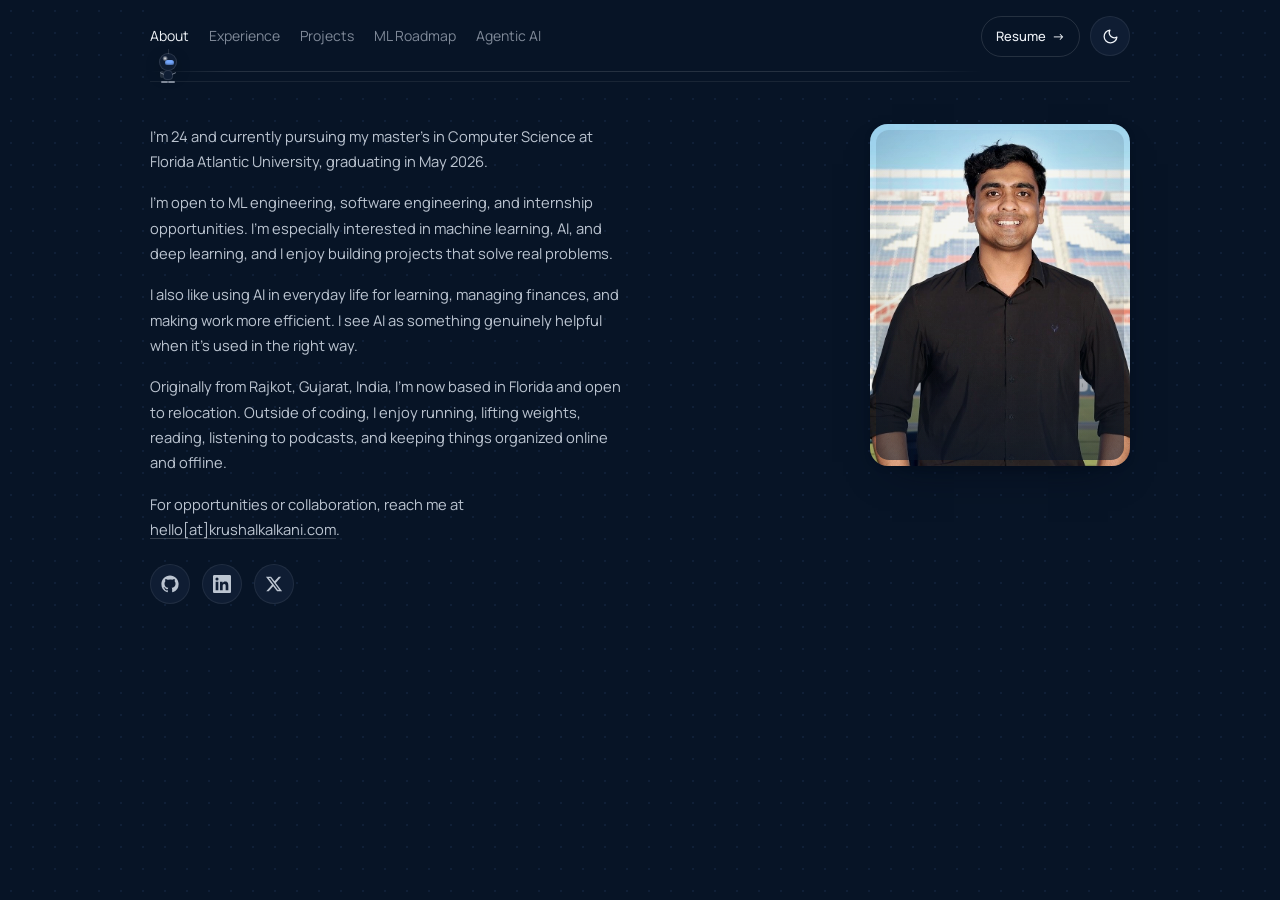
==== index.html @ 2c137bfc "Add color scheme meta tag and implement responsive side navigation with toggle functionality in ai-s" ====
<!doctype html>
<html lang="en">
  <head>
    <meta charset="UTF-8" />
    <meta name="viewport" content="width=device-width, initial-scale=1.0" />
    <script>
      document.documentElement.classList.add("has-js");
    </script>
    <meta name="color-scheme" content="dark light" />
    <meta
      name="description"
      content="Krushal Kalkani — Full-stack developer specializing in AI/ML and Python"
    />
    <meta property="og:title" content="Krushal Kalkani — Portfolio" />
    <meta
      property="og:description"
      content="Full-stack developer specializing in AI/ML and Python"
    />
    <link rel="stylesheet" href="style.css" />
    <link rel="preconnect" href="https://fonts.googleapis.com" />
    <link rel="preconnect" href="https://fonts.gstatic.com" crossorigin />
    <link
      href="https://fonts.googleapis.com/css2?family=Manrope:wght@300;400;500;600;700&amp;display=swap"
      rel="stylesheet"
    />
    <link rel="icon" type="image/png" href="./Images/favicon.png" />
    <title>Krushal Kalkani - Portfolio</title>
  </head>

  <body data-theme="dark">
    <main class="page-shell">
      <aside class="side-nav" id="siteNavBar">
        <button
          type="button"
          class="nav-menu-toggle"
          id="navMenuToggle"
          aria-expanded="false"
          aria-controls="siteNav"
          aria-label="Open menu"
        >
          <span class="nav-menu-toggle__bar" aria-hidden="true"></span>
          <span class="nav-menu-toggle__bar" aria-hidden="true"></span>
          <span class="nav-menu-toggle__bar" aria-hidden="true"></span>
        </button>

        <nav class="side-links" id="siteNav" aria-label="Sections">
          <a href="#about" class="side-link active">About</a>
          <a href="#work" class="side-link">Experience</a>
          <a href="#projects" class="side-link">Projects</a>
          <a href="ml-roadmap.html" class="side-link">ML Roadmap</a>
          <a href="ai-skill.html" class="side-link">Agentic AI</a>
        </nav>

        <div class="nav-agent" aria-hidden="true">
          <span class="nav-agent__helmet"></span>
          <span class="nav-agent__pack"></span>
          <span class="nav-agent__body"></span>
          <span class="nav-agent__foot nav-agent__foot--left"></span>
          <span class="nav-agent__foot nav-agent__foot--right"></span>
        </div>

        <div class="side-tools">
          <a
            class="nav-resume"
            href="./Krushal_Kalkani_ML_Resume.pdf"
            target="_blank"
            rel="noopener noreferrer"
          >
            Resume <span class="arrow" aria-hidden="true">→</span>
          </a>
          <button
            id="themeToggle"
            class="theme-toggle"
            type="button"
            aria-label="Switch to light mode"
            aria-pressed="false"
            title="Toggle theme"
          >
            <svg
              class="theme-icon theme-icon-moon"
              viewBox="0 0 24 24"
              aria-hidden="true"
            >
              <path d="M21 12.8A9 9 0 1 1 11.2 3a7.2 7.2 0 0 0 9.8 9.8Z" />
            </svg>
            <svg
              class="theme-icon theme-icon-sun"
              viewBox="0 0 24 24"
              aria-hidden="true"
            >
              <circle cx="12" cy="12" r="4" />
              <path
                d="M12 2v2.5M12 19.5V22M4.9 4.9l1.8 1.8M17.3 17.3l1.8 1.8M2 12h2.5M19.5 12H22M4.9 19.1l1.8-1.8M17.3 6.7l1.8-1.8"
              />
            </svg>
          </button>
        </div>
      </aside>

      <div class="content-column">
        <section id="about" class="hero content-view">
          <div class="hero-copy" data-reveal>
            <p class="lead">
              I’m 24 and currently pursuing my master’s in Computer Science at
              Florida Atlantic University, graduating in May 2026.
            </p>
            <p class="hero-text">
              I’m open to ML engineering, software engineering, and internship
              opportunities. I’m especially interested in machine learning, AI,
              and deep learning, and I enjoy building projects that solve real
              problems.
            </p>
            <p class="hero-text">
              I also like using AI in everyday life for learning, managing
              finances, and making work more efficient. I see AI as something
              genuinely helpful when it’s used in the right way.
            </p>
            <p class="hero-text">
              Originally from Rajkot, Gujarat, India, I’m now based in Florida
              and open to relocation. Outside of coding, I enjoy running,
              lifting weights, reading, listening to podcasts, and keeping
              things organized online and offline.
            </p>
            <p class="contact-line">
              For opportunities or collaboration, reach me at
              <a
                href="#about"
                class="obfuscated-email"
                data-user="hello"
                data-domain-left="krushal' 
                data-domain-right="kalkani"
                data-tld="com"
                >hello[at]krushalkalkani.com</a
              >.
            </p>
            <div class="social-links" aria-label="Social profiles">
              <a
                class="social-link"
                href="https://github.com/krushaalkalkani"
                target="_blank"
                rel="noopener noreferrer"
                aria-label="GitHub"
              >
                <svg viewBox="0 0 24 24" aria-hidden="true">
                  <path
                    d="M12 .5C5.73.5.5 5.73.5 12a11.5 11.5 0 0 0 7.86 10.93c.575.106.785-.25.785-.556 0-.275-.01-1.003-.015-1.97-3.197.695-3.872-1.54-3.872-1.54-.523-1.33-1.277-1.684-1.277-1.684-1.044-.714.08-.7.08-.7 1.155.082 1.763 1.187 1.763 1.187 1.026 1.758 2.693 1.25 3.35.956.103-.744.402-1.25.731-1.538-2.553-.29-5.238-1.277-5.238-5.683 0-1.255.448-2.282 1.184-3.086-.119-.29-.513-1.46.112-3.044 0 0 .966-.31 3.166 1.178a10.98 10.98 0 0 1 2.882-.388c.978.004 1.963.132 2.883.388 2.198-1.488 3.163-1.178 3.163-1.178.626 1.584.232 2.754.114 3.044.737.804 1.182 1.831 1.182 3.086 0 4.417-2.69 5.39-5.252 5.674.413.356.78 1.057.78 2.131 0 1.54-.014 2.78-.014 3.158 0 .309.207.668.79.555A11.5 11.5 0 0 0 23.5 12C23.5 5.73 18.27.5 12 .5Z"
                  />
                </svg>
              </a>
              <a
                class="social-link"
                href="https://www.linkedin.com/in/krushal-kalkani/"
                target="_blank"
                rel="noopener noreferrer"
                aria-label="LinkedIn"
              >
                <svg viewBox="0 0 24 24" aria-hidden="true">
                  <path
                    d="M20.447 20.452h-3.554v-5.569c0-1.328-.027-3.037-1.852-3.037-1.853 0-2.136 1.445-2.136 2.939v5.667H9.351V9h3.414v1.561h.046c.477-.9 1.637-1.85 3.37-1.85 3.601 0 4.267 2.37 4.267 5.455v6.286zM5.337 7.433a-2.062 2.062 0 0 1-2.063-2.065 2.064 2.064 0 1 1 4.128 0 2.062 2.062 0 0 1-2.065 2.065zm1.782 13.019H3.555V9h3.564v11.452zM22.225 0H1.771C.792 0 0 .774 0 1.729v20.542C0 23.227.792 24 1.771 24h20.451C23.2 24 24 23.227 24 22.271V1.729C24 .774 23.2 0 22.222 0h.003z"
                  />
                </svg>
              </a>
              <a
                class="social-link"
                href="https://x.com/krushalk22"
                target="_blank"
                rel="noopener noreferrer"
                aria-label="X"
              >
                <svg viewBox="0 0 24 24" aria-hidden="true">
                  <path
                    d="M18.244 2.25h3.308l-7.227 8.26 8.502 11.24H16.17l-5.214-6.817L4.99 21.75H1.68l7.73-8.835L1.254 2.25H8.08l4.713 6.231zm-1.161 17.52h1.833L7.084 4.126H5.117z"
                  />
                </svg>
              </a>
            </div>
          </div>

          <div class="hero-media" data-reveal>
            <figure class="portrait-card">
              <img
                src="./Images/Krushal.jpeg"
                alt="Krushal Kalkani"
                class="portrait"
                loading="eager"
                fetchpriority="high"
              />
            </figure>
          </div>

        </section>

        <section id="work" class="section content-view" hidden>
          <div class="section-heading-wrap" data-reveal>
            <p class="section-label">Experience</p>
            <h2>Recent work</h2>
            <p class="section-lead">
              ML research, student leadership, and industry software
              experience.
            </p>
          </div>

          <div class="experience-list">
            <article class="experience-card" data-reveal>
              <header class="experience-card__head">
                <h3>Florida Atlantic University</h3>
                <p class="experience-summary">
                  2025 – 2026 · Boca Raton, FL
                </p>
              </header>

              <div class="role-stack">
                <div class="role-block role-block--highlight">
                  <div class="role-heading">
                    <span class="role-badge">Research</span>
                    <h4>Research Assistant</h4>
                    <p class="role-date">Mar 2025 – Aug 2025 · Hybrid</p>
                  </div>
                  <p>
                    Supported quiet-standing balance experiments with Python
                    pipelines and MediaPipe Pose for skeletal landmark detection
                    and center-of-mass estimation.
                  </p>
                  <div class="tag-list" aria-label="Skills">
                    <span class="skill-tag">Python</span>
                    <span class="skill-tag">MediaPipe</span>
                    <span class="skill-tag">Data Analysis</span>
                  </div>
                </div>

                <div class="role-block">
                  <div class="role-heading">
                    <span class="role-badge role-badge--lead">Leadership</span>
                    <h4>Elite Owl Ambassador</h4>
                    <p class="role-date">Mar 2025 – May 2026 · Hybrid</p>
                  </div>
                  <p>
                    Selected for the competitive 2025–26 Elite Owls cohort;
                    represented FAU as a student leader across Leadership Labs
                    and the Legacy 61 program.
                  </p>
                  <div class="tag-list" aria-label="Skills">
                    <span class="skill-tag">Leadership</span>
                    <span class="skill-tag">Event Planning</span>
                    <span class="skill-tag">Public Speaking</span>
                  </div>
                </div>

                <div class="role-block">
                  <div class="role-heading">
                    <span class="role-badge role-badge--ops">Operations</span>
                    <h4>Front Desk Supervisor (FDS)</h4>
                    <p class="role-date">Aug 2025 – May 2026 · On-site</p>
                  </div>
                  <p>
                    Supported student residents and housing operations — intake,
                    daily admin, and clear communication under high-traffic
                    front-desk conditions.
                  </p>
                  <div class="tag-list" aria-label="Skills">
                    <span class="skill-tag">Operations</span>
                    <span class="skill-tag">Communication</span>
                  </div>
                </div>
              </div>
            </article>

            <article class="experience-card" data-reveal>
              <header class="experience-card__head">
                <h3>Brainvire Infotech Inc.</h3>
                <p class="experience-summary">
                  2023 – 2024 · Ahmedabad, Gujarat, India
                </p>
              </header>

              <div class="role-stack">
                <div class="role-block">
                  <div class="role-heading">
                    <span class="role-badge role-badge--industry">Industry</span>
                    <h4>Odoo Developer</h4>
                    <p class="role-subtitle">Software Developer</p>
                    <p class="role-date">Jun 2023 – Dec 2023 · On-site</p>
                  </div>
                  <p>
                    Built and customized Odoo ERP modules with Python and
                    JavaScript — my first production software role after
                    internship.
                  </p>
                  <div class="tag-list" aria-label="Skills">
                    <span class="skill-tag">Python</span>
                    <span class="skill-tag">JavaScript</span>
                    <span class="skill-tag">Odoo</span>
                  </div>
                </div>

                <div class="role-block">
                  <div class="role-heading">
                    <span class="role-badge role-badge--industry">Industry</span>
                    <h4>Software Developer Intern</h4>
                    <p class="role-date">Feb 2023 – May 2023 · On-site</p>
                  </div>
                  <p>
                    Full-stack internship across web development and Python —
                    shipped features with code review and agile team workflows.
                  </p>
                  <div class="tag-list" aria-label="Skills">
                    <span class="skill-tag">JavaScript</span>
                    <span class="skill-tag">Python</span>
                  </div>
                </div>
              </div>

              <div class="card-actions">
                <a
                  class="course-action"
                  href="https://github.com/krushaalkalkani/odoo-projects"
                  target="_blank"
                  rel="noopener noreferrer"
                >
                  Odoo projects <span class="arrow" aria-hidden="true">→</span>
                </a>
              </div>
            </article>
          </div>
        </section>

        <section id="projects" class="section content-view" hidden>
          <div class="section-heading-wrap" data-reveal>
            <p class="section-label">Projects</p>
            <h2>Selected work</h2>
            <p class="section-lead">
              End-to-end ML apps and agent tooling — built, deployed, and
              documented.
            </p>
          </div>

          <ol class="project-list" role="list">
            <li class="project-card project-card--featured" data-reveal>
              <div class="project-card__body">
                <div class="project-card__title-row">
                  <h3>Agentic AI Builder</h3>
                  <span class="course-badge is-intermediate">Featured</span>
                </div>
                <p class="project-card__hook">
                  Reusable Cursor skill that turns vague agent ideas into
                  shippable MVPs — planning, tools, evals, and portfolio docs.
                </p>
                <ul class="project-metrics">
                  <li>Structured build workflow for tool-using LLM apps</li>
                  <li>Covers RAG, MCP, planning, and evaluation patterns</li>
                </ul>
                <div class="tag-list" aria-label="Technologies">
                  <span class="skill-tag">Agentic AI</span>
                  <span class="skill-tag">RAG</span>
                  <span class="skill-tag">MCP</span>
                  <span class="skill-tag">Cursor</span>
                </div>
                <div class="project-card__actions">
                  <a class="course-action" href="ai-skill.html">
                    Skill guide <span class="arrow" aria-hidden="true">→</span>
                  </a>
                  <a
                    class="course-action"
                    href="https://github.com/krushaalkalkani/agentic-ai-skill"
                    target="_blank"
                    rel="noopener noreferrer"
                  >
                    GitHub <span class="arrow" aria-hidden="true">→</span>
                  </a>
                </div>
              </div>
            </li>

            <li class="project-card" data-reveal>
              <div class="project-card__body">
                <div class="project-card__title-row">
                  <h3>Heart Disease Prediction</h3>
                  <span class="project-card__stat">8,763 records</span>
                </div>
                <p class="project-card__hook">
                  End-to-end ML pipeline with model comparison, feature
                  engineering, and a deployed Streamlit app on Hugging Face.
                </p>
                <div class="tag-list" aria-label="Technologies">
                  <span class="skill-tag">Python</span>
                  <span class="skill-tag">XGBoost</span>
                  <span class="skill-tag">Streamlit</span>
                  <span class="skill-tag">Docker</span>
                </div>
                <div class="project-card__actions">
                  <a
                    class="course-action"
                    href="https://github.com/krushaalkalkani/heart-disease-predictor"
                    target="_blank"
                    rel="noopener noreferrer"
                  >
                    GitHub <span class="arrow" aria-hidden="true">→</span>
                  </a>
                  <a
                    class="course-action"
                    href="https://huggingface.co/spaces/krushalkalkani/heart-disease-predictor"
                    target="_blank"
                    rel="noopener noreferrer"
                  >
                    Live demo <span class="arrow" aria-hidden="true">→</span>
                  </a>
                </div>
              </div>
            </li>

            <li class="project-card" data-reveal>
              <div class="project-card__body">
                <div class="project-card__title-row">
                  <h3>Smart Resume Analyzer</h3>
                  <span class="project-card__stat">24 categories</span>
                </div>
                <p class="project-card__hook">
                  NLP pipeline on 2,484 resumes — TF-IDF features, multi-class
                  classification, and a Streamlit demo on Hugging Face Spaces.
                </p>
                <div class="tag-list" aria-label="Technologies">
                  <span class="skill-tag">Python</span>
                  <span class="skill-tag">TF-IDF</span>
                  <span class="skill-tag">Scikit-learn</span>
                  <span class="skill-tag">Streamlit</span>
                </div>
                <div class="project-card__actions">
                  <a
                    class="course-action"
                    href="https://github.com/krushaalkalkani/resume-analyzer"
                    target="_blank"
                    rel="noopener noreferrer"
                  >
                    GitHub <span class="arrow" aria-hidden="true">→</span>
                  </a>
                  <a
                    class="course-action"
                    href="https://huggingface.co/spaces/krushalkalkani/resume-analyzer"
                    target="_blank"
                    rel="noopener noreferrer"
                  >
                    Live demo <span class="arrow" aria-hidden="true">→</span>
                  </a>
                </div>
              </div>
            </li>

            <li class="project-card" data-reveal>
              <div class="project-card__body">
                <div class="project-card__title-row">
                  <h3>Predictive Analytics for Startups</h3>
                  <span class="project-card__stat">Regression</span>
                </div>
                <p class="project-card__hook">
                  Multiple linear regression to predict startup profits from
                  R&amp;D, marketing, and admin spend — with scaling and
                  backward elimination.
                </p>
                <div class="tag-list" aria-label="Technologies">
                  <span class="skill-tag">Python</span>
                  <span class="skill-tag">Regression</span>
                  <span class="skill-tag">Feature Engineering</span>
                </div>
                <div class="project-card__actions">
                  <a
                    class="course-action"
                    href="https://github.com/krushaalkalkani/machine-learning"
                    target="_blank"
                    rel="noopener noreferrer"
                  >
                    GitHub <span class="arrow" aria-hidden="true">→</span>
                  </a>
                </div>
              </div>
            </li>
          </ol>
        </section>
      </div>
    </main>

    <div class="scroll-cue is-hidden" id="scrollCue" aria-hidden="true">
      <div class="scroll-cue__fade" aria-hidden="true"></div>
      <button
        type="button"
        class="scroll-cue__btn"
        aria-label="Scroll down for more content"
      >
        <span class="scroll-cue__label">More below</span>
        <svg class="scroll-cue__icon" viewBox="0 0 24 24" aria-hidden="true">
          <path
            d="M12 5v14M6 13l6 6 6-6"
            fill="none"
            stroke="currentColor"
            stroke-width="1.8"
            stroke-linecap="round"
            stroke-linejoin="round"
          />
        </svg>
      </button>
    </div>

    <script>
      const themeToggle = document.getElementById("themeToggle");

      const applyTheme = (theme) => {
        document.body.dataset.theme = theme;
        if (!themeToggle) {
          return;
        }
        const isLight = theme === "light";

        themeToggle.setAttribute("aria-pressed", String(isLight));
        themeToggle.setAttribute(
          "aria-label",
          isLight ? "Switch to dark mode" : "Switch to light mode",
        );
      };

      applyTheme("dark");

      themeToggle?.addEventListener("click", () => {
        const nextTheme =
          document.body.dataset.theme === "light" ? "dark" : "light";
        applyTheme(nextTheme);
      });

      (function () {
        const nav = document.getElementById("siteNavBar");
        const toggle = document.getElementById("navMenuToggle");
        const links = document.getElementById("siteNav");
        if (!nav || !toggle || !links) {
          return;
        }

        const setOpen = (open) => {
          nav.classList.toggle("is-open", open);
          toggle.setAttribute("aria-expanded", String(open));
          toggle.setAttribute("aria-label", open ? "Close menu" : "Open menu");
          document.body.classList.toggle("nav-open", open);
        };

        toggle.addEventListener("click", () => {
          setOpen(!nav.classList.contains("is-open"));
        });

        links.querySelectorAll("a").forEach((link) => {
          link.addEventListener("click", () => setOpen(false));
        });

        document.addEventListener("keydown", (event) => {
          if (event.key === "Escape") {
            setOpen(false);
          }
        });

        window.addEventListener("resize", () => {
          if (window.innerWidth > 900) {
            setOpen(false);
          }
        });
      })();

      const obfuscatedEmail = document.querySelector(".obfuscated-email");

      if (obfuscatedEmail) {
        const { user, domainLeft, domainRight, tld } = obfuscatedEmail.dataset;
        const email = `${user}@${domainLeft}${domainRight}.${tld}`;
        obfuscatedEmail.href = `mailto:${email}`;
      }

      const sectionIds = ["about", "work", "projects"];
      const views = document.querySelectorAll(".content-view");
      const allSideLinks = document.querySelectorAll(".side-link");
      const navLinks = Array.from(allSideLinks).filter((link) =>
        (link.getAttribute("href") || "").startsWith("#"),
      );
      (function () {
        const nav = document.querySelector(".side-nav");
        const agent = nav?.querySelector(".nav-agent");
        const links = nav ? Array.from(nav.querySelectorAll(".side-link")) : [];
        const reduceMotion = window.matchMedia(
          "(prefers-reduced-motion: reduce)",
        ).matches;
        let lastX = null;
        let walkTimer;
        let ticking = false;

        if (!nav || !agent || !links.length) {
          return;
        }

        const getCenter = (link) => {
          const navRect = nav.getBoundingClientRect();
          const linkRect = link.getBoundingClientRect();
          return linkRect.left - navRect.left + linkRect.width / 2;
        };

        const setAgentX = (x, walking = true) => {
          if (Number.isNaN(x)) {
            return;
          }

          if (lastX !== null && Math.abs(x - lastX) > 1) {
            nav.style.setProperty("--agent-facing", x >= lastX ? "1" : "-1");
          }

          nav.style.setProperty("--agent-x", `${Math.round(x)}px`);
          lastX = x;

          if (!reduceMotion && walking) {
            agent.classList.add("is-walking");
            window.clearTimeout(walkTimer);
            walkTimer = window.setTimeout(() => {
              agent.classList.remove("is-walking");
            }, 520);
          }
        };

        const moveToActive = () => {
          const active =
            links.find(
              (link) =>
                link.classList.contains("active") ||
                link.getAttribute("aria-current") === "page",
            ) || links[0];
          setAgentX(getCenter(active));
        };

        const moveWithScroll = () => {
          const scroller = document.scrollingElement || document.documentElement;
          const maxScroll = scroller.scrollHeight - innerHeight;
          if (maxScroll <= 0) {
            moveToActive();
            return;
          }

          const first = getCenter(links[0]);
          const last = getCenter(links[links.length - 1]);
          const progress = Math.min(Math.max(scroller.scrollTop / maxScroll, 0), 1);
          setAgentX(first + (last - first) * progress);
        };

        const requestScrollMove = () => {
          if (ticking) {
            return;
          }
          ticking = true;
          requestAnimationFrame(() => {
            moveWithScroll();
            ticking = false;
          });
        };

        links.forEach((link) => {
          new MutationObserver(moveToActive).observe(link, {
            attributes: true,
            attributeFilter: ["class", "aria-current"],
          });
        });

        window.addEventListener("resize", moveToActive);
        window.addEventListener("scroll", requestScrollMove, { passive: true });
        window.moveNavAgentToActive = moveToActive;
        moveToActive();
      })();

      const showView = (id) => {
        const nextId = sectionIds.includes(id) ? id : sectionIds[0];

        views.forEach((view) => {
          const isActive = view.id === nextId;
          view.hidden = !isActive;
          view.classList.toggle("active", isActive);
        });

        navLinks.forEach((link) => {
          const isActive = link.getAttribute("href") === `#${nextId}`;
          link.classList.toggle("active", isActive);
          if (isActive) {
            link.setAttribute("aria-current", "page");
            const label = link.textContent.trim();
            document.title =
              nextId === "about"
                ? "Krushal Kalkani - Portfolio"
                : `${label} | Krushal Kalkani`;
          } else {
            link.removeAttribute("aria-current");
          }
        });

        window.moveNavAgentToActive?.();
        requestAnimationFrame(() => window.updateScrollCue?.());
        return nextId;
      };

      const changeView = (id, replace = false) => {
        const nextId = showView(id);
        const nextHash = `#${nextId}`;

        if (window.location.hash === nextHash) {
          return;
        }

        if (replace) {
          window.history.replaceState(null, "", nextHash);
        } else {
          window.history.pushState(null, "", nextHash);
        }
      };

      navLinks.forEach((link) => {
        link.addEventListener("click", (event) => {
          event.preventDefault();
          const targetId = link.getAttribute("href").slice(1);
          changeView(targetId);
        });
      });

      const initialView = window.location.hash.slice(1) || sectionIds[0];
      changeView(initialView, true);
      window.addEventListener("hashchange", () => {
        const rawId = window.location.hash.slice(1) || sectionIds[0];
        const resolvedId = showView(rawId);
        if (window.location.hash !== `#${resolvedId}`) {
          window.history.replaceState(null, "", `#${resolvedId}`);
        }
      });

      (function () {
        const revealEls = document.querySelectorAll("[data-reveal]");
        if (!revealEls.length) {
          return;
        }
        const reduceMotion = window.matchMedia(
          "(prefers-reduced-motion: reduce)",
        ).matches;
        if (reduceMotion || !("IntersectionObserver" in window)) {
          revealEls.forEach((el) => el.classList.add("in-view"));
          return;
        }
        const observer = new IntersectionObserver(
          (entries) => {
            entries.forEach((entry) => {
              if (entry.isIntersecting) {
                entry.target.classList.add("in-view");
                observer.unobserve(entry.target);
              }
            });
          },
          { threshold: 0.12, rootMargin: "0px 0px -8% 0px" },
        );
        revealEls.forEach((el) => observer.observe(el));
      })();

      (function () {
        const root = document.getElementById("pixelPortrait");
        if (!root) {
          return;
        }
        const canvas = root.querySelector(".pixel-portrait__canvas");
        const img = root.querySelector(".pixel-portrait__src");
        if (!canvas || !img) {
          return;
        }
        const ctx = canvas.getContext("2d");
        if (!ctx) {
          return;
        }

        // --- Tunables ---------------------------------------------------
        const COLS = 40; // grid columns
        const ROWS = 53; // grid rows (matches the baked grid below)
        const GAP_RATIO = 0.16; // gap between tiles, relative to cell
        const INK_MIN = 0.05; // below this "ink" => empty (near-white) cell
        const CONTRAST = 1.08;
        const CONTRAST_PIVOT = 0.52;
        const MONO = false; // true => single hue instead of photo colors
        const MONO_RGB = [199, 121, 88]; // terracotta, used when MONO
        // Baked color grid (COLS x ROWS, row-major, r,g,b 0-255) sampled from
        // Images/Krushal.jpeg. Used as a fallback when the canvas cannot read
        // the photo's pixels (e.g. opening the file directly via file://).
        // Regenerate if you change the photo.
        const BAKED_RGB =
          "100,105,109,177,178,172,189,194,193,150,166,172,128,151,142,127,152,140,139,160,161,157,176,191,150,168,185,108,117,124,156,157,158,209,210,211,203,205,206,166,175,174,150,160,158,155,164,162,175,181,181,187,189,190,124,130,132,98,104,106,132,137,134,171,173,168,175,177,172,177,179,174,180,182,177,184,186,181,187,189,184,189,191,186,192,194,189,193,195,190,190,192,187,183,186,180,187,189,183,190,192,187,190,192,187,187,189,184,184,186,182,182,183,181,182,182,180,181,182,178,105,110,114,181,182,176,190,195,194,158,175,180,141,168,155,142,173,157,149,173,170,158,177,193,146,164,180,103,111,118,150,151,153,209,210,212,202,206,206,152,171,161,127,154,138,127,154,138,155,172,163,183,186,187,125,129,132,101,107,109,134,138,136,172,174,169,177,179,174,179,181,176,181,183,178,185,187,182,180,182,177,157,162,151,153,160,147,175,180,170,143,150,138,117,127,111,154,160,147,185,187,181,192,194,189,190,192,187,186,188,184,183,185,181,182,183,180,182,182,179,113,118,121,186,187,181,191,195,194,159,176,181,148,172,163,151,176,164,154,176,176,159,178,193,146,162,178,111,117,123,152,153,154,210,211,210,204,209,206,158,177,165,135,164,145,134,163,143,161,179,167,184,188,187,126,131,133,103,109,111,137,140,137,173,175,170,177,179,174,180,182,177,182,184,179,186,188,182,172,175,166,123,131,113,85,98,72,102,115,89,82,93,73,89,101,80,130,140,118,160,167,150,187,190,182,178,181,174,184,186,181,186,188,183,185,185,182,183,184,180,125,130,132,190,191,184,189,194,193,162,178,190,160,178,189,162,180,190,161,179,191,160,178,194,147,164,177,128,133,137,164,165,164,211,213,210,211,214,211,196,204,198,190,202,193,186,198,188,193,202,194,187,191,188,124,129,131,101,107,108,136,140,136,174,176,171,177,179,174,180,183,177,184,187,180,187,190,182,165,170,155,121,130,111,81,92,74,56,69,48,56,67,47,80,91,67,88,101,73,89,101,76,126,135,114,112,123,102,154,160,146,187,189,183,188,190,185,186,188,183,129,134,134,192,193,186,189,194,193,160,177,191,157,175,192,158,176,192,158,176,192,158,177,193,148,165,179,138,143,146,175,176,174,214,216,213,217,219,216,218,220,217,219,221,218,219,220,216,218,219,215,190,192,189,119,125,125,99,106,106,142,146,141,179,181,176,181,184,178,185,187,181,187,190,183,163,167,151,112,120,95,93,106,80,90,103,78,60,71,53,40,48,37,60,70,49,66,77,50,50,61,41,61,73,52,61,72,52,94,104,82,135,141,125,173,176,167,185,188,182,134,138,138,196,197,190,196,199,195,183,192,195,181,191,196,179,190,195,178,189,196,177,189,196,167,179,185,157,160,160,183,184,181,211,213,209,213,215,212,214,216,212,215,217,213,216,218,213,215,216,211,183,186,183,117,123,124,111,116,115,153,156,151,178,179,174,180,182,176,172,176,166,155,161,146,129,138,115,89,100,76,81,94,70,72,87,62,75,87,59,59,69,48,63,71,51,69,78,52,53,63,42,47,57,41,60,68,48,108,115,92,136,141,128,162,165,154,189,191,184,136,140,139,189,190,184,195,196,190,198,200,193,201,202,196,201,202,196,202,203,197,202,204,198,192,194,188,170,171,166,181,182,177,201,203,197,202,204,198,203,205,198,204,206,200,205,207,201,203,205,199,163,166,161,103,106,102,94,96,91,119,122,117,133,137,133,134,139,132,117,124,110,91,99,82,80,92,68,73,87,61,64,77,56,57,68,50,63,75,52,57,67,47,62,71,52,76,84,64,54,61,47,40,47,35,55,63,46,99,106,80,120,123,109,138,142,127,171,173,163,113,119,119,137,139,135,140,142,138,136,139,135,129,134,129,132,138,133,140,144,140,151,153,149,151,153,148,160,160,156,159,160,155,159,162,156,163,165,159,165,167,161,169,171,166,173,175,169,178,180,174,152,155,150,91,93,88,82,84,78,142,144,138,170,173,167,146,151,140,134,139,126,143,147,133,111,120,93,71,83,54,53,64,47,53,62,51,71,82,63,61,70,51,50,56,45,81,85,74,93,98,87,68,73,63,70,77,60,99,106,81,122,125,110,109,112,96,130,132,114,131,136,134,157,160,154,158,160,155,138,149,141,114,139,125,110,135,121,124,140,131,147,151,146,145,147,142,154,155,150,146,148,143,141,144,139,132,138,132,106,119,112,98,114,106,101,116,108,119,129,122,125,130,125,74,78,78,62,65,68,88,91,94,90,93,95,73,76,76,100,106,96,102,110,90,92,101,74,61,71,49,46,56,41,59,67,53,74,82,63,72,80,57,70,74,56,87,89,83,137,139,130,130,133,125,126,130,115,130,135,118,160,163,155,146,149,140,146,149,134,153,157,154,174,177,170,176,178,171,170,185,173,162,197,173,160,195,171,164,184,170,175,179,172,165,167,161,157,157,153,162,163,158,175,178,171,171,179,171,153,179,163,147,180,160,148,179,161,131,148,139,73,77,83,27,30,40,24,27,38,29,32,40,27,26,32,20,23,32,80,88,86,106,121,98,88,101,71,87,98,65,87,95,70,102,108,90,76,83,65,60,68,49,82,88,64,93,96,83,133,137,124,165,168,160,167,170,161,146,148,142,127,130,128,123,126,119,125,129,118,166,168,164,173,175,169,174,177,170,173,185,175,170,196,178,168,194,177,169,184,173,175,178,171,166,169,163,160,160,156,162,162,157,176,178,171,176,184,175,171,196,179,170,201,181,174,205,184,90,105,100,22,25,36,35,35,41,78,65,62,137,118,109,184,153,135,126,97,85,40,40,43,82,92,79,111,124,90,129,137,103,151,155,136,174,177,166,122,125,115,69,75,58,88,95,68,119,123,94,125,129,111,151,154,148,140,142,139,120,121,119,122,123,120,138,138,134,138,141,140,172,174,168,173,176,169,173,176,169,175,178,172,176,181,174,176,182,174,176,180,173,176,179,172,168,170,165,162,162,158,161,161,156,177,179,172,179,183,176,181,190,181,182,193,183,188,200,189,92,99,98,18,21,30,70,56,53,205,155,126,243,203,179,239,196,172,223,163,131,107,85,76,32,36,43,137,144,124,165,169,147,166,169,154,191,194,185,156,158,151,81,85,73,70,76,61,102,106,92,140,143,133,162,164,159,135,137,132,116,118,116,121,122,121,143,144,142,147,149,151,170,172,166,172,175,168,172,175,168,172,175,169,173,175,169,174,176,169,175,178,171,175,178,171,169,170,166,163,163,160,160,161,156,177,180,173,179,181,174,179,182,175,181,183,176,189,191,184,129,133,130,33,35,41,71,66,72,84,80,88,127,105,95,111,95,92,112,99,101,91,73,68,47,51,54,179,182,172,177,180,165,153,156,136,176,179,166,153,155,149,75,78,74,58,63,60,84,86,83,138,141,138,157,160,158,131,134,131,130,133,134,128,133,135,129,134,137,126,132,135,169,171,165,173,176,168,172,175,168,173,176,169,175,177,171,176,179,172,176,179,172,176,179,172,169,171,166,163,162,159,161,162,157,178,182,174,180,183,176,181,184,177,182,185,178,188,192,183,130,130,125,47,48,50,21,27,35,7,16,26,97,80,75,43,42,46,10,19,30,31,30,33,104,102,98,196,198,189,177,180,171,154,156,142,179,182,171,151,153,147,70,74,74,57,63,63,84,88,87,111,119,123,117,126,131,106,112,115,105,113,116,101,111,117,96,107,112,93,103,109,170,172,166,172,175,168,172,175,168,172,175,168,174,177,170,176,179,172,177,180,173,177,180,173,171,173,168,164,163,159,164,166,160,179,183,175,180,183,176,182,185,178,184,187,179,191,194,185,109,106,102,81,72,68,107,85,76,98,74,66,194,148,129,141,108,94,84,67,61,90,71,62,132,110,99,190,193,184,180,183,175,154,157,150,183,186,178,150,152,146,69,75,74,62,68,67,93,97,96,99,108,113,95,106,111,91,99,102,93,103,106,92,103,109,92,103,109,90,101,108,171,173,166,171,174,167,172,174,168,173,176,170,176,178,172,178,180,174,179,182,175,179,182,175,173,176,170,166,165,160,168,169,163,181,184,177,182,185,178,185,187,180,187,190,181,194,197,187,137,136,132,68,63,58,115,90,74,94,75,68,50,44,46,116,91,80,136,103,84,161,119,95,193,167,149,187,192,183,183,186,178,154,157,150,178,180,173,148,151,145,69,76,75,69,76,75,105,109,108,102,112,116,97,108,113,85,94,97,91,102,107,96,107,114,96,107,114,95,106,113,171,173,166,172,175,168,173,176,169,165,168,162,155,161,154,157,163,156,168,172,166,178,181,174,174,177,170,169,168,163,172,173,167,182,185,178,179,182,175,173,176,169,174,178,170,179,183,174,172,174,167,89,88,80,93,76,62,95,78,72,124,103,98,146,116,105,133,102,82,141,111,89,188,177,164,186,189,182,185,188,180,156,159,152,170,173,166,149,152,147,76,83,82,79,85,84,110,115,113,101,111,115,97,108,112,87,95,98,94,104,109,98,110,116,98,109,117,97,108,115,172,174,167,175,178,171,175,178,171,155,167,156,132,155,136,133,155,137,157,168,158,179,182,176,175,177,171,170,169,163,175,176,169,183,186,179,166,174,166,132,149,141,123,143,134,127,144,136,167,176,168,131,133,124,75,63,53,162,127,107,179,147,131,202,162,139,157,120,96,126,126,110,153,166,155,169,175,166,187,189,182,161,164,157,161,164,157,149,152,146,85,91,90,88,94,91,107,113,111,97,107,111,94,104,109,78,87,90,89,99,105,100,111,114,100,110,112,82,92,95,173,175,169,177,180,173,178,180,175,165,181,166,146,178,151,146,175,151,164,178,165,181,184,177,174,175,169,167,165,158,175,176,168,184,187,180,167,179,170,132,163,150,122,157,143,126,156,144,163,179,170,121,124,125,40,37,37,66,59,56,110,95,87,106,92,83,79,71,65,156,173,156,160,187,166,169,182,170,189,191,183,172,175,169,159,162,155,149,151,146,92,98,96,96,102,97,104,110,108,96,106,111,93,103,108,71,81,85,86,97,104,98,109,111,94,106,106,61,72,75,175,177,170,180,183,176,181,184,177,173,185,172,161,184,163,160,182,163,172,182,172,182,185,178,173,174,167,161,158,149,172,173,165,186,189,182,173,183,174,147,172,159,134,164,150,122,151,143,95,112,121,82,99,132,49,44,42,41,38,37,44,41,41,49,46,44,88,80,78,172,189,182,173,201,177,177,190,175,188,190,181,182,185,176,164,166,159,153,155,148,110,114,109,100,106,100,99,106,105,94,104,110,92,102,107,78,87,90,89,99,105,95,107,108,88,100,100,58,69,73,177,179,173,179,182,175,179,182,174,184,188,179,183,189,179,182,188,177,183,187,178,181,184,175,170,170,162,149,145,137,169,169,160,192,194,185,174,180,176,134,149,155,106,124,145,60,76,102,17,29,53,92,121,166,87,100,121,51,46,42,52,45,39,72,61,54,172,165,167,137,150,179,122,142,154,153,162,156,143,146,127,141,142,121,143,144,129,144,145,130,119,123,114,99,103,97,95,101,98,97,107,108,95,104,105,90,97,99,92,103,107,91,103,104,88,99,99,69,80,82,147,149,144,123,128,123,125,132,129,137,144,141,134,140,133,131,136,125,123,128,115,125,129,116,149,150,139,135,132,126,127,133,138,111,124,145,85,101,135,82,99,138,79,94,130,76,92,126,58,73,104,90,114,155,120,152,199,84,101,130,50,51,56,173,173,180,215,220,231,122,135,166,87,103,144,99,114,152,100,112,136,88,96,96,98,100,86,126,126,110,119,122,111,103,106,91,106,110,87,109,115,92,104,110,90,91,95,85,101,106,97,94,103,104,90,101,106,91,100,106,98,101,98,43,54,57,63,77,84,84,95,101,88,98,100,98,108,106,65,72,65,75,80,70,139,138,127,114,115,122,85,102,141,85,102,142,93,109,147,93,109,145,89,104,139,83,98,133,76,91,125,144,155,183,117,138,175,55,76,109,52,73,105,175,182,197,231,235,244,124,137,167,99,115,152,95,110,147,99,115,156,103,120,163,102,117,147,122,128,132,123,126,118,92,95,80,85,89,64,89,93,66,84,88,65,72,76,63,94,98,81,91,100,101,87,97,107,93,103,112,111,115,115,63,73,77,70,81,87,81,91,97,100,110,115,127,136,138,128,130,126,126,126,118,147,143,132,95,100,112,81,97,132,92,108,143,94,110,145,92,107,142,84,99,133,84,99,133,71,86,121,170,176,196,164,172,195,66,87,121,143,156,180,195,198,213,219,221,233,112,125,157,96,111,147,101,116,152,99,114,151,99,115,154,100,117,160,93,108,142,143,142,135,113,112,100,69,73,62,63,67,54,68,72,59,60,66,58,80,89,78,79,89,93,77,88,97,87,97,106,126,127,125,103,106,103,86,90,90,92,97,98,110,117,118,136,141,140,182,181,171,190,187,174,180,177,169,84,97,123,73,88,121,87,102,137,93,109,144,95,111,147,83,98,132,83,97,132,68,84,119,159,166,187,228,230,242,73,96,133,155,169,193,238,238,248,211,214,228,101,114,148,99,114,150,103,118,155,97,113,150,93,110,148,89,105,144,68,82,113,120,115,112,108,100,91,71,69,62,58,59,52,72,72,62,61,63,56,98,96,86,118,115,110,98,102,102,80,87,92,142,139,133,161,158,148,168,166,157,173,172,164,150,150,145,148,149,142,186,185,174,211,208,194,153,158,166,80,95,131,72,87,118,80,95,130,92,107,143,96,111,147,88,103,138,86,101,136,70,85,120,140,149,174,179,188,208,62,93,141,85,111,155,216,222,238,187,193,212,93,108,143,101,117,152,101,116,153,94,110,147,90,107,146,81,97,134,62,78,111,79,81,89,89,80,72,83,75,67,87,79,69,86,79,71,74,69,64,118,105,93,132,119,108,120,111,101,101,94,87,148,146,121,166,167,142,179,181,155,184,185,160,152,155,131,145,148,123,164,167,140,183,184,160,105,117,139,76,91,125,69,84,114,68,83,113,90,106,142,95,111,147,92,107,143,86,101,136,75,90,125,120,131,159,140,156,184,62,95,146,67,99,150,185,200,229,168,176,198,90,105,141,102,117,153,97,112,150,94,111,150,84,101,140,71,86,120,54,70,101,77,84,100,145,135,124,124,113,102,122,109,97,105,96,86,90,85,77,125,114,102,121,109,98,124,112,101,128,117,105,122,138,87,123,138,87,123,138,87,127,140,90,128,141,90,133,147,94,136,150,96,130,143,106,80,95,126,74,88,121,51,65,89,50,65,90,80,96,130,89,105,141,93,108,145,83,98,132,81,96,133,100,112,142,111,132,166,52,85,136,56,89,139,143,164,201,142,152,178,89,104,140,97,112,147,89,104,142,84,101,138,70,87,122,54,69,98,53,68,97,65,78,103,189,184,171,188,179,159,178,166,142,149,138,116,118,111,93,170,158,131,169,158,129,167,156,126,164,154,124,112,134,77,110,134,76,109,133,75,112,137,77,117,140,81,120,142,82,123,146,82,106,126,105,81,96,134,72,87,119,55,69,94,34,46,65,68,85,114,79,95,128,90,106,142,81,96,130,81,95,130,82,96,128,76,100,140,50,82,130,51,84,132,97,123,164,108,121,151,91,106,141,87,102,137,75,91,126,63,79,111,53,69,99,49,64,88,62,78,107,49,65,95,128,134,127,173,174,145,179,176,152,148,144,128,114,112,98,182,174,149,186,179,151,177,170,140,166,160,126,117,139,82,114,138,79,112,137,78,115,140,79,117,143,80,120,145,82,123,148,84,95,114,118,78,93,129,71,86,117,64,79,108,37,49,70,61,77,106,70,86,116,80,97,130,81,97,131,75,89,121,74,89,120,55,81,123,48,79,126,50,81,128,63,90,133,81,95,129,84,98,133,72,87,120,62,77,108,53,68,96,45,59,85,49,62,85,59,73,102,55,71,102,65,80,82,93,107,71,85,95,76,78,84,76,64,70,64,102,107,97,117,123,110,132,137,121,139,142,126,119,140,83,117,139,81,118,139,81,121,142,83,126,148,86,128,150,88,126,148,91,87,104,125,69,84,116,70,86,117,70,86,116,33,44,63,52,67,93,68,84,114,77,93,125,83,99,134,71,85,115,74,88,118,58,81,119,46,76,122,47,78,123,61,84,123,75,90,122,71,85,116,65,81,111,55,71,99,49,64,92,43,57,81,58,72,97,63,78,108,60,75,107,56,71,84,80,97,60,69,85,53,67,81,55,58,71,53,53,65,53,50,63,52,61,73,61,67,79,67,123,146,85,123,147,85,126,149,87,126,149,87,129,152,90,130,154,89,122,144,98,81,97,128,84,100,135,74,89,119,49,62,85,24,33,48,38,51,71,56,72,99,66,83,111,80,96,129,77,92,124,71,85,114,63,82,117,45,74,118,45,74,118,67,86,121,69,84,114,68,84,114,56,71,99,44,59,83,45,59,85,37,50,71,49,62,84,63,79,107,61,77,108,62,77,95,119,133,87,124,138,86,124,138,88,113,126,84,97,111,78,74,88,68,58,71,63,61,74,67,119,141,83,120,143,83,122,146,86,121,144,84,122,146,85,128,154,86,110,132,106,87,103,141,65,80,108,51,65,89,54,69,96,25,34,51,30,40,57,49,64,87,59,75,101,69,85,114,82,98,132,73,87,116,67,84,117,44,71,114,50,78,121,73,88,121,65,80,109,57,72,100,42,55,78,44,59,83,49,64,91,30,40,58,44,55,75,59,73,100,62,77,107,59,74,95,126,138,92,136,148,92,131,144,90,124,136,84,120,132,82,111,124,78,102,115,75,105,120,78,113,132,79,115,135,81,119,140,84,119,141,84,121,144,87,128,152,91,98,116,113,69,84,117,63,79,108,65,81,111,62,78,107,27,35,51,27,36,54,40,53,74,52,68,92,59,75,102,75,91,123,74,89,120,69,85,115,44,70,111,61,85,124,72,86,116,58,73,101,48,62,87,47,60,85,53,68,96,46,59,84,23,30,44,46,57,78,59,73,100,65,79,108,52,67,95,114,124,92,141,150,94,131,141,88,131,140,88,134,142,90,132,141,89,133,142,90,134,143,91,124,140,89,120,138,86,120,138,85,124,144,89,127,148,91,129,151,95,87,103,117,69,84,117,75,92,124,82,99,133,59,73,100,27,36,49,32,42,61,32,43,61,34,45,63,40,52,72,62,78,105,76,92,124,64,77,104,46,68,103,69,89,125,64,78,105,51,66,92,47,61,87,54,68,96,49,63,89,37,49,68,32,38,45,42,52,72,67,82,109,61,75,102,52,67,98,90,103,86,131,143,86,126,138,84,129,140,87,134,142,89,134,140,89,132,139,87,130,136,86,129,140,91,124,137,86,124,138,87,129,144,92,134,152,95,126,145,99,80,95,121,62,76,105,55,69,94,60,74,102,51,64,88,33,42,56,33,43,62,32,42,60,41,53,73,35,44,61,34,44,61,64,80,109,65,78,106,56,74,105,71,86,117,56,70,96,50,65,91,53,68,95,48,62,86,37,49,69,39,51,69,80,94,75,36,46,62,68,82,110,66,80,108,55,69,99,70,84,83,121,138,81,113,131,76,113,130,76,114,129,76,114,129,76,117,129,77,121,131,79,121,136,87,121,137,85,127,142,90,128,143,90,142,156,99,108,122,92,65,78,108,79,92,125,81,95,128,74,87,119,57,69,79,56,68,77,48,60,84,40,52,72,49,63,86,63,79,106,47,60,82,41,54,74,67,82,112,59,72,98,60,75,101,54,69,96,58,73,101,47,61,83,40,53,72,41,53,75,43,55,73,100,117,84,32,41,54,64,77,103,64,78,105,57,72,101,64,79,89,124,142,88,118,137,81,114,131,77,108,125,74,106,121,73,113,126,73,122,133,80,125,139,88,123,138,86,125,141,87,128,143,89,141,153,96,100,113,100,72,87,120,91,108,144,91,107,143,45,56,80,47,55,54,57,69,82,69,85,116,77,93,124,64,79,106,63,78,105,74,90,121,60,75,100,56,70,94,53,67,92,54,69,95,58,73,102,48,62,86,45,59,81,49,63,87,49,64,92,44,56,75,112,128,87,36,44,48,64,77,104,75,89,118,62,76,104,57,70,86,127,142,93,139,153,95,136,151,95,133,148,93,135,147,94,133,142,89,133,142,89,128,138,86,127,138,85,126,137,85,133,144,90,141,152,95,90,103,97,87,103,141,83,98,131,71,86,116,78,94,129,84,95,96,49,60,79,49,62,86,78,93,126,84,100,133,77,92,124,82,98,130,89,105,140,84,100,133,57,72,100,76,92,125,65,81,110,52,67,93,56,70,98,58,73,102,51,66,95,40,50,69,148,152,109,79,85,71,53,65,91,71,85,113,68,83,112,63,77,102,135,143,102,159,164,108,148,154,101,145,151,100,145,152,101,137,144,94,134,143,93,129,139,88,130,140,89,131,139,90,135,143,92,148,155,102,90,100,104,75,92,125,85,100,134,73,88,119,54,64,83,107,110,100,79,94,126,75,90,121,69,85,115,88,104,138,90,106,141,90,106,141,94,111,147,65,80,108,65,80,110,78,94,128,72,89,122,66,82,112,61,76,106,59,75,104,47,61,86,42,54,76,161,161,121,114,115,87,37,48,69,69,82,108,71,85,114,56,71,99,124,130,102,158,160,108,147,150,101,147,149,100,142,146,97,134,141,93,130,137,88,129,144,92,125,140,87,133,146,92,136,148,94,145,154,102,88,101,113,81,97,132,85,101,134,72,89,121,66,78,102,88,97,105,86,102,136,100,115,153,87,103,138,91,107,143,96,112,150,92,108,143,70,85,115,47,61,83,67,82,111,74,91,123,69,85,116,68,85,115,63,79,108,60,75,104,46,59,85,45,59,84,150,148,111,136,134,96,41,51,71,74,88,117,70,84,112,58,73,103,107,112,97,165,163,110,157,157,108,149,149,101,142,145,97,144,148,100,141,144,96,130,147,93,132,149,93,133,151,95,136,153,97,138,150,99,76,90,106,85,101,137,90,106,142,76,93,127,61,72,95,72,85,105,67,82,110,72,86,116,79,94,126,87,103,137,88,104,139,69,85,114,53,68,93,59,73,98,62,76,104,70,87,119,65,80,110,65,82,111,66,82,113,55,70,97,51,66,93,47,61,89,144,142,112,174,166,117,43,50,61,72,85,113,76,91,121,58,74,104,90,95,92,177,168,117,171,163,114,164,157,111,161,156,110,154,150,105,151,150,103,123,141,87,125,144,89,129,149,92,128,147,91,123,139,93,74,88,111,84,99,133,95,111,148,76,92,127,58,68,86,78,91,115,88,103,137,92,107,142,88,104,138,73,89,119,66,80,109,54,68,94,60,75,102,73,88,118,59,72,99,65,80,110,68,83,114,63,79,108,65,81,111,63,78,107,59,73,101,47,60,89,131,128,106,200,185,131,73,75,75,68,81,111,79,94,124,61,76,106,80,85,90,184,172,122,180,167,120,178,165,119,171,158,113,156,145,103,155,145,103,119,135,82,124,141,86,128,144,89,134,152,94,123,140,100,75,90,118,77,92,123,89,105,140,74,91,125,63,74,90,63,74,94,68,81,109,58,69,94,58,71,95,65,80,108,56,70,95,54,68,94,65,80,107,54,67,92,60,74,101,67,82,112,65,81,111,61,76,105,55,70,96,52,66,93,51,66,93,41,54,82,118,116,98,196,184,128,100,100,84,54,66,93,80,94,124,63,78,107,73,79,88,189,175,127,188,176,126,179,166,120,175,161,117,167,154,111,162,151,108,125,142,87,128,144,90,126,143,88,135,152,95,117,131,90,67,81,109,84,100,134,67,82,111,72,88,120,85,98,114,89,104,134,81,97,128,73,87,116,76,90,119,64,80,108,53,66,91,61,76,103,81,96,128,66,78,103,50,63,85,65,81,111,59,74,102,54,70,96,49,63,87,37,47,66,40,51,72,38,49,73,123,124,98,185,182,122,117,118,91,50,61,85,76,90,119,67,82,113,59,68,82,164,157,114,168,163,114,169,162,115,178,166,121,173,161,117,166,156,112,123,140,84,125,143,87,123,141,86,126,144,87,113,129,91,67,80,107,81,96,129,81,97,131,69,82,110,81,92,92,83,98,129,91,107,140,91,107,141,66,81,109,48,60,83,56,70,96,77,92,122,94,111,145,64,77,100,44,55,73,61,77,107,58,73,102,53,67,94,47,60,84,46,59,83,53,66,92,42,54,80,121,121,97,186,181,122,140,140,100,52,62,83,65,79,104,66,81,109,57,67,88,147,147,107,154,154,104,152,152,103,160,158,110,156,154,107,156,152,107,128,142,88,126,144,88,127,146,90,126,146,88,115,132,90,75,89,116,89,104,139,84,100,135,58,71,92,75,87,95,78,93,123,79,95,126,56,70,95,48,60,82,63,76,103,81,97,129,87,104,137,93,110,144,46,56,74,39,50,67,60,75,105,62,77,105,56,72,98,50,64,89,51,65,91,54,68,96,38,49,74,116,116,96,184,179,123,154,154,107,45,53,64,77,90,120,69,82,110,60,73,98,137,142,102,147,151,97,141,146,93,134,143,91,134,144,91,132,143,91,120,129,79,128,140,87,127,143,90,132,150,94,116,131,87,75,89,116,87,102,137,77,92,125,52,64,83,68,80,97,70,83,111,72,87,116,74,89,119,79,94,125,84,100,132,85,101,134,89,105,140,88,105,138,41,50,66,37,47,65,61,76,106,61,76,103,55,71,97,51,65,92,53,67,93,51,64,90,37,48,72,98,102,84,165,166,113,151,157,107,46,53,56,69,82,111,76,90,120,55,67,91,114,130,87,123,141,83,111,130,75,105,125,71,105,125,69,101,121,68,122,131,83,119,132,80,119,134,82,122,140,84,97,112,75,68,81,110,89,103,138,81,96,131,56,68,93,62,72,95,69,81,109,77,92,122,84,99,131,86,102,135,84,99,131,84,99,132,88,105,138,82,98,130,49,59,77,34,42,58,63,78,107,59,73,100,55,70,97,51,64,90,49,61,85,47,59,85,36,45,68,85,92,77,157,163,109,151,159,104,85,94,79,62,73,102,75,89,117,58,71,98,99,117,80,111,132,72,98,119,65,93,114,60,100,122,65,104,126,68,121,138,87,122,135,84,124,135,84,130,141,86,101,111,81,66,78,108,77,92,123,72,87,119,51,62,86,64,74,98,70,81,109,73,86,115,83,98,130,80,95,126,79,94,126,88,104,137,83,99,131,80,94,125,50,59,78,28,36,49,64,78,108,57,71,99,52,65,92,51,63,89,49,61,86,45,56,81,33,41,63,87,93,80,148,157,102,153,161,104,99,106,82,53,64,91,79,93,122,57,69,98,101,114,84,129,145,86,113,130,77,110,128,74,110,130,74,114,132,76,123,140,87,123,139,86,124,140,86,130,146,90,102,117,80,37,41,42,86,67,60,170,129,113,125,107,107,58,70,95,72,84,111,74,88,117,70,83,112,73,87,116,87,102,135,85,100,132,79,95,126,55,65,88,35,42,57,23,30,39,61,76,105,56,70,98,53,67,93,51,62,88,50,61,87,45,56,80,31,38,57,88,92,81,163,162,111,168,163,112,109,112,89,49,62,88,68,82,110,47,59,88,102,107,87,153,155,103,138,141,93,128,136,86,126,136,85,120,129,79,121,137,83,120,136,83,113,131,78,122,140,85,118,139,81,104,98,67,191,135,112,238,177,147,198,151,134,68,76,99,69,81,108,73,85,113,78,92,121,87,102,134,87,101,134,79,94,125,70,83,111,30,36,49,19,22,28,18,22,29,60,73,100,59,73,100,50,62,89,47,58,83,45,56,78,40,50,70,32,38,59,88,90,80,163,159,109,153,150,102,154,137,103,156,122,109,83,68,64,72,70,62,135,133,97,162,157,108,156,149,103,143,141,94,136,136,91,133,132,87,117,135,81,120,138,84,115,134,80,120,138,82,109,131,75,113,102,75,195,138,118,205,146,124,180,125,108,76,77,93,71,83,111,77,90,119,84,99,130,84,99,130,77,91,121,81,96,127,45,54,71,21,25,32,16,19,23,14,18,22,50,61,82,58,72,99,49,61,87,48,58,83,47,57,81,40,50,69,33,40,60,98,100,81,156,155,104,149,150,102,177,145,113,225,165,137,221,163,134,160,134,99,155,153,104,150,146,99,152,148,100,144,141,95,129,127,85,140,135,93,140,135,93"
            .split(",")
            .map(Number);
        // ----------------------------------------------------------------

        const reduceMotion = window.matchMedia(
          "(prefers-reduced-motion: reduce)",
        ).matches;

        let cells = [];
        let cellSize = 0;
        let cols = COLS;
        let rows = 0;
        let rafId = 0;
        let startTime = 0;
        let ready = false;
        const pointer = { x: 0, y: 0, tx: 0, ty: 0 };

        const clamp = (v, a, b) => (v < a ? a : v > b ? b : v);
        const easeOutCubic = (t) => 1 - Math.pow(1 - t, 3);

        const roundRectPath = (c, x, y, w, h, r) => {
          r = Math.min(r, w / 2, h / 2);
          c.beginPath();
          c.moveTo(x + r, y);
          c.arcTo(x + w, y, x + w, y + h, r);
          c.arcTo(x + w, y + h, x, y + h, r);
          c.arcTo(x, y + h, x, y, r);
          c.arcTo(x, y, x + w, y, r);
          c.closePath();
        };

        const sampleImage = () => {
          const iw = img.naturalWidth;
          const ih = img.naturalHeight;
          if (!iw || !ih) {
            return null;
          }
          const targetAspect = cols / rows;
          const imgAspect = iw / ih;
          let sx;
          let sy;
          let sw;
          let sh;
          if (imgAspect > targetAspect) {
            sh = ih;
            sw = ih * targetAspect;
            sx = (iw - sw) / 2;
            sy = 0;
          } else {
            sw = iw;
            sh = iw / targetAspect;
            sx = 0;
            sy = 0;
          }
          const s = document.createElement("canvas");
          s.width = cols;
          s.height = rows;
          const sctx = s.getContext("2d");
          sctx.drawImage(img, sx, sy, sw, sh, 0, 0, cols, rows);
          try {
            return sctx.getImageData(0, 0, cols, rows).data;
          } catch {
            // Reading pixels is blocked on file:// — fall back to baked grid.
            return null;
          }
        };

        const makeTileSprite = (size, rgb) => {
          const c = document.createElement("canvas");
          c.width = size;
          c.height = size;
          const g = c.getContext("2d");
          const gap = size * GAP_RATIO;
          const inner = size - gap;
          const x = gap / 2;
          const y = gap / 2;
          const radius = Math.max(1, inner * 0.28);
          const col = rgb.join(",");
          roundRectPath(g, x, y, inner, inner, radius);
          g.fillStyle = "rgb(" + col + ")";
          g.fill();
          // soft top highlight for a subtle "chip" feel
          g.save();
          roundRectPath(g, x, y, inner, inner, radius);
          g.clip();
          const grad = g.createLinearGradient(0, y, 0, y + inner);
          grad.addColorStop(0, "rgba(255,255,255,0.10)");
          grad.addColorStop(0.5, "rgba(255,255,255,0)");
          grad.addColorStop(1, "rgba(0,0,0,0.10)");
          g.fillStyle = grad;
          g.fillRect(x, y, inner, inner);
          g.restore();
          return c;
        };

        const build = () => {
          const rect = root.getBoundingClientRect();
          if (!rect.width || !rect.height) {
            return;
          }
          const dpr = Math.min(window.devicePixelRatio || 1, 2);
          cols = COLS;
          rows = ROWS;
          canvas.width = Math.round(rect.width * dpr);
          cellSize = canvas.width / cols;
          canvas.height = Math.round(cellSize * rows);

          // Try reading the live photo; fall back to the baked grid so the
          // effect still renders when pixel reads are blocked (file://).
          const data = sampleImage();
          const baked = BAKED_RGB;
          const rawRgb = (gx, gy) => {
            if (data) {
              const idx = (gy * cols + gx) * 4;
              return [data[idx], data[idx + 1], data[idx + 2]];
            }
            const bi = (gy * cols + gx) * 3;
            return [baked[bi], baked[bi + 1], baked[bi + 2]];
          };

          const spriteSize = Math.ceil(cellSize);
          const cx0 = cols / 2;
          const cy0 = rows / 2;
          const maxDist = Math.sqrt(cx0 * cx0 + cy0 * cy0);
          cells = [];
          for (let gy = 0; gy < rows; gy++) {
            for (let gx = 0; gx < cols; gx++) {
              const raw = rawRgb(gx, gy);
              const lum =
                (0.299 * raw[0] + 0.587 * raw[1] + 0.114 * raw[2]) / 255;
              let ink = 1 - lum;
              ink = clamp(
                (ink - CONTRAST_PIVOT) * CONTRAST + CONTRAST_PIVOT,
                0,
                1,
              );
              if (ink < INK_MIN) {
                continue;
              }
              const rgb = MONO ? MONO_RGB : raw;
              const dx = gx - cx0;
              const dy = gy - cy0;
              cells.push({
                x: gx * cellSize,
                y: gy * cellSize,
                sprite: makeTileSprite(spriteSize, rgb),
                ink,
                delay: Math.sqrt(dx * dx + dy * dy) / maxDist,
                phase: Math.random() * Math.PI * 2,
              });
            }
          }
          root.classList.add("is-ready");
          ready = true;
        };

        const draw = (now) => {
          if (!startTime) {
            startTime = now;
          }
          const elapsed = (now - startTime) / 1000;
          ctx.clearRect(0, 0, canvas.width, canvas.height);

          pointer.x += (pointer.tx - pointer.x) * 0.08;
          pointer.y += (pointer.ty - pointer.y) * 0.08;

          const ASSEMBLE = 1.1;
          const PER = 0.6;
          let animating = false;

          for (let k = 0; k < cells.length; k++) {
            const cell = cells[k];
            const startT = cell.delay * (ASSEMBLE - PER);
            let appear = easeOutCubic(clamp((elapsed - startT) / PER, 0, 1));
            if (appear < 1) {
              animating = true;
            }

            let scale = appear;
            let alpha = appear;
            if (!reduceMotion && appear >= 1) {
              const shim = Math.sin(elapsed * 1.4 + cell.phase);
              scale = 1 + shim * 0.025;
              alpha = 0.9 + 0.1 * (0.5 + 0.5 * shim);
            }

            const depth = 0.4 + cell.ink * 0.6;
            const ox = pointer.x * cellSize * 1.4 * depth;
            const oy = pointer.y * cellSize * 1.4 * depth;
            const size = cellSize * scale;
            const off = (cellSize - size) / 2;

            ctx.globalAlpha = alpha;
            ctx.drawImage(
              cell.sprite,
              cell.x + off + ox,
              cell.y + off + oy,
              size,
              size,
            );
          }
          ctx.globalAlpha = 1;

          if (reduceMotion) {
            if (animating) {
              rafId = requestAnimationFrame(draw);
            }
            return;
          }
          rafId = requestAnimationFrame(draw);
        };

        const start = () => {
          build();
          if (!ready) {
            return;
          }
          cancelAnimationFrame(rafId);
          if (reduceMotion) {
            startTime = -1e7;
            draw(performance.now());
            return;
          }
          // Begin the assemble animation once the portrait scrolls into view.
          const observer = new IntersectionObserver((entries) => {
            if (entries[0].isIntersecting) {
              startTime = 0;
              cancelAnimationFrame(rafId);
              rafId = requestAnimationFrame(draw);
              observer.disconnect();
            }
          });
          observer.observe(root);
        };

        if (!reduceMotion) {
          root.addEventListener("pointermove", (e) => {
            const rect = root.getBoundingClientRect();
            pointer.tx = clamp((e.clientX - rect.left) / rect.width - 0.5, -0.5, 0.5);
            pointer.ty = clamp((e.clientY - rect.top) / rect.height - 0.5, -0.5, 0.5);
          });
          root.addEventListener("pointerleave", () => {
            pointer.tx = 0;
            pointer.ty = 0;
          });
        }

        let resizeTimer = 0;
        window.addEventListener("resize", () => {
          clearTimeout(resizeTimer);
          resizeTimer = setTimeout(() => {
            cancelAnimationFrame(rafId);
            ready = false;
            startTime = 0;
            start();
          }, 200);
        });

        if (img.complete && img.naturalWidth) {
          start();
        } else {
          img.addEventListener("load", start, { once: true });
        }
      })();

      (function () {
        const cue = document.getElementById("scrollCue");
        const btn = cue?.querySelector(".scroll-cue__btn");
        if (!cue || !btn) {
          return;
        }

        const reduceMotion = window.matchMedia(
          "(prefers-reduced-motion: reduce)",
        ).matches;

        const isScrollable = () => {
          const scroller = document.scrollingElement || document.documentElement;
          return scroller.scrollHeight > window.innerHeight + 56;
        };

        const isNearBottom = () => {
          const scroller = document.scrollingElement || document.documentElement;
          return (
            scroller.scrollTop + window.innerHeight >= scroller.scrollHeight - 80
          );
        };

        const update = () => {
          const show =
            isScrollable() && !isNearBottom() && window.scrollY < 72;
          cue.classList.toggle("is-hidden", !show);
          cue.setAttribute("aria-hidden", String(!show));
        };

        btn.addEventListener("click", () => {
          window.scrollBy({
            top: window.innerHeight * 0.65,
            behavior: reduceMotion ? "auto" : "smooth",
          });
        });

        window.addEventListener("scroll", update, { passive: true });
        window.addEventListener("resize", update);
        window.updateScrollCue = update;
        update();
      })();
    </script>
  </body>
</html>
---- style.css ----
:root {
  --bg: #071426;
  --surface: #0f1d33;
  --text: #eef2f7;
  --text-soft: #bcc5d1;
  --text-faint: #7f8998;
  --line: rgba(255, 255, 255, 0.07);
  --line-strong: rgba(255, 255, 255, 0.12);
  --accent: #dbe6f7;
  --underline: rgba(255, 255, 255, 0.18);
  --underline-strong: rgba(255, 255, 255, 0.4);
  --hover-surface: rgba(255, 255, 255, 0.02);
  --dot: rgba(118, 169, 255, 0.08);
  --dot-size: 22px;
  --max-shell: 980px;
  --transition: 180ms ease;
  --badge-beginner-bg: rgba(143, 212, 165, 0.12);
  --badge-beginner-text: #a8dcb8;
  --badge-intermediate-bg: rgba(229, 197, 135, 0.12);
  --badge-intermediate-text: #e5c587;
  --callout-bg: rgba(255, 255, 255, 0.025);
}

*,
*::before,
*::after {
  box-sizing: border-box;
  margin: 0;
  padding: 0;
}

html {
  scroll-behavior: smooth;
}

body {
  min-height: 100vh;
  overflow-x: hidden;
  background-color: var(--bg);
  background-image: radial-gradient(var(--dot) 1px, transparent 1px);
  background-size: var(--dot-size) var(--dot-size);
  background-position: 0 0;
  background-attachment: fixed;
  color: var(--text-soft);
  font-family: "Manrope", sans-serif;
  line-height: 1.75;
  -webkit-font-smoothing: antialiased;
  text-rendering: optimizeLegibility;
  transition:
    background-color var(--transition),
    color var(--transition);
}

body[data-theme="light"] {
  --bg: #f7f9fc;
  --surface: #ffffff;
  --text: #0f1419;
  --text-soft: #2a3340;
  --text-faint: #566070;
  --line: rgba(15, 20, 25, 0.1);
  --line-strong: rgba(15, 20, 25, 0.16);
  --accent: #0f1419;
  --underline: rgba(15, 20, 25, 0.22);
  --underline-strong: rgba(15, 20, 25, 0.45);
  --hover-surface: rgba(15, 20, 25, 0.05);
  --dot: rgba(24, 70, 128, 0.06);
  --badge-beginner-bg: rgba(34, 130, 68, 0.12);
  --badge-beginner-text: #1f6b3f;
  --badge-intermediate-bg: rgba(150, 100, 24, 0.12);
  --badge-intermediate-text: #7a5318;
  --callout-bg: rgba(15, 20, 25, 0.04);
  color: var(--text-soft);
}

body[data-theme="light"] .lead {
  color: var(--text);
  font-weight: 500;
}

body[data-theme="light"] .hero-text,
body[data-theme="light"] .item-copy p,
body[data-theme="light"] .section-lead,
body[data-theme="light"] .project-card__hook,
body[data-theme="light"] .role-block p,
body[data-theme="light"] .contact-line {
  color: var(--text-soft);
}

body[data-theme="light"] .side-link {
  color: var(--text-faint);
}

body[data-theme="light"] .side-link:hover,
body[data-theme="light"] .side-link.active {
  color: var(--text);
}

body[data-theme="light"] .nav-resume {
  color: var(--text);
  border-color: color-mix(in srgb, var(--text) 22%, var(--line));
}

body[data-theme="light"] .inline-links {
  color: var(--text-soft);
}

body[data-theme="light"] .social-link {
  background: #ffffff;
  border-color: color-mix(in srgb, var(--text) 18%, var(--line));
}

body[data-theme="light"] .section-heading-wrap h2,
body[data-theme="light"] .item-copy h3,
body[data-theme="light"] .experience-card__head h3,
body[data-theme="light"] .project-card__title-row h3,
body[data-theme="light"] .roadmap-hero h1,
body[data-theme="light"] .phase-title {
  color: var(--text);
}

body[data-theme="light"] .eyebrow,
body[data-theme="light"] .section-label,
body[data-theme="light"] .phase-eyebrow {
  color: var(--text-faint);
}

img {
  display: block;
  max-width: 100%;
}

a {
  color: inherit;
}

a:focus-visible {
  outline: 2px solid var(--accent);
  outline-offset: 4px;
}

.page-shell {
  width: min(calc(100% - 48px), var(--max-shell));
  margin: 0 auto;
  padding: 0 0 52px;
  display: flex;
  flex-direction: column;
  gap: 24px;
}

/* Keeps hash links (#about, etc.) from pinning section tops flush to the viewport */
#about,
#work,
#projects {
  scroll-margin-top: 84px;
}

.side-nav {
  position: sticky;
  top: 0;
  z-index: 10;
  --agent-x: 20px;
  --agent-facing: 1;
  display: flex;
  flex-direction: row;
  align-items: center;
  justify-content: space-between;
  gap: 16px;
  padding: 16px 0 24px;
  background: var(--bg);
  border-bottom: 1px solid var(--line);
}

.side-nav::after {
  content: "";
  position: absolute;
  right: 148px;
  bottom: 9px;
  left: 0;
  height: 1px;
  background: linear-gradient(
    90deg,
    transparent,
    var(--line-strong) 10%,
    var(--line-strong) 88%,
    transparent
  );
}

.side-links {
  display: flex;
  flex-direction: row;
  flex-wrap: wrap;
  gap: 10px 20px;
}

.side-link {
  color: var(--text-faint);
  text-decoration: none;
  font-size: 14px;
  transition: color var(--transition);
}

.side-link:hover,
.side-link.active {
  color: var(--text);
}

.nav-agent {
  position: absolute;
  bottom: -2px;
  left: var(--agent-x);
  z-index: 2;
  width: 24px;
  height: 30px;
  pointer-events: none;
  transform: translateX(-50%) scaleX(var(--agent-facing));
  transform-origin: center bottom;
  transition:
    left 460ms cubic-bezier(0.22, 1, 0.36, 1),
    transform 180ms ease;
}

.nav-agent__helmet,
.nav-agent__body,
.nav-agent__pack,
.nav-agent__foot {
  position: absolute;
  display: block;
}

.nav-agent__helmet {
  top: 0;
  left: 3px;
  width: 18px;
  height: 18px;
  border: 1px solid var(--line-strong);
  border-radius: 50%;
  background:
    radial-gradient(circle at 32% 28%, rgba(255, 255, 255, 0.9), transparent 18%),
    var(--surface);
  box-shadow: 0 5px 16px rgba(0, 0, 0, 0.18);
}

.nav-agent__helmet::before {
  content: "";
  position: absolute;
  top: 6px;
  left: 5px;
  width: 9px;
  height: 5px;
  border-radius: 999px;
  background: #76a9ff;
  box-shadow: inset 0 -1px 2px rgba(7, 20, 38, 0.45);
}

.nav-agent__helmet::after {
  content: "";
  position: absolute;
  top: -5px;
  left: 8px;
  width: 1px;
  height: 5px;
  background: var(--line-strong);
}

.nav-agent__body {
  top: 17px;
  left: 7px;
  width: 10px;
  height: 10px;
  border: 1px solid var(--line-strong);
  border-radius: 5px 5px 4px 4px;
  background: var(--surface);
}

.nav-agent__body::before,
.nav-agent__body::after {
  content: "";
  position: absolute;
  top: 2px;
  width: 4px;
  height: 1px;
  background: var(--text-faint);
}

.nav-agent__body::before {
  left: -4px;
  transform: rotate(25deg);
}

.nav-agent__body::after {
  right: -4px;
  transform: rotate(-25deg);
}

.nav-agent__pack {
  top: 18px;
  left: 4px;
  width: 4px;
  height: 7px;
  border-radius: 2px;
  background: var(--line-strong);
}

.nav-agent__foot {
  bottom: 0;
  width: 7px;
  height: 2px;
  border-radius: 999px;
  background: var(--text-faint);
}

.nav-agent__foot--left {
  left: 5px;
}

.nav-agent__foot--right {
  right: 5px;
}

.nav-agent.is-walking .nav-agent__helmet,
.nav-agent.is-walking .nav-agent__body,
.nav-agent.is-walking .nav-agent__pack {
  animation: agent-bob 360ms ease-in-out infinite;
}

.nav-agent.is-walking .nav-agent__foot--left {
  animation: agent-step-left 360ms ease-in-out infinite;
}

.nav-agent.is-walking .nav-agent__foot--right {
  animation: agent-step-right 360ms ease-in-out infinite;
}

@keyframes agent-bob {
  50% {
    transform: translateY(-2px);
  }
}

@keyframes agent-step-left {
  50% {
    transform: translateX(-2px);
  }
}

@keyframes agent-step-right {
  50% {
    transform: translateX(2px);
  }
}

@media (prefers-reduced-motion: reduce) {
  .nav-agent,
  .nav-agent *,
  .nav-agent *::before,
  .nav-agent *::after {
    animation: none !important;
    transition: none !important;
  }
}

@media (max-width: 1024px) {
  .side-nav {
    padding: 14px 0;
  }

  .side-nav::after,
  .nav-agent {
    display: none;
  }
}

.nav-menu-toggle {
  display: none;
  flex-direction: column;
  justify-content: center;
  gap: 5px;
  width: 40px;
  height: 40px;
  padding: 0;
  border: 1px solid var(--line);
  border-radius: 999px;
  background: var(--surface);
  color: var(--text);
  cursor: pointer;
  flex-shrink: 0;
  transition:
    border-color var(--transition),
    background var(--transition),
    transform var(--transition);
}

.nav-menu-toggle:hover {
  border-color: var(--line-strong);
  transform: translateY(-1px);
}

.nav-menu-toggle:focus-visible {
  outline: 2px solid var(--accent);
  outline-offset: 4px;
}

.nav-menu-toggle__bar {
  display: block;
  width: 16px;
  height: 1.5px;
  margin: 0 auto;
  border-radius: 999px;
  background: currentColor;
  transition:
    transform var(--transition),
    opacity var(--transition);
}

.side-nav.is-open .nav-menu-toggle__bar:nth-child(1) {
  transform: translateY(6.5px) rotate(45deg);
}

.side-nav.is-open .nav-menu-toggle__bar:nth-child(2) {
  opacity: 0;
}

.side-nav.is-open .nav-menu-toggle__bar:nth-child(3) {
  transform: translateY(-6.5px) rotate(-45deg);
}

body.nav-open {
  overflow: hidden;
}

.side-tools {
  display: flex;
  align-items: center;
  gap: 10px;
  flex-shrink: 0;
}

.nav-resume {
  display: inline-flex;
  align-items: center;
  gap: 6px;
  padding: 8px 14px;
  border: 1px solid var(--line-strong);
  border-radius: 999px;
  background: transparent;
  color: var(--text);
  text-decoration: none;
  font-size: 13px;
  font-weight: 500;
  white-space: nowrap;
  transition:
    border-color var(--transition),
    background var(--transition),
    color var(--transition),
    transform var(--transition);
}

.nav-resume:hover {
  border-color: var(--accent);
  background: color-mix(in srgb, var(--accent) 8%, transparent);
  transform: translateY(-1px);
}

.nav-resume:focus-visible {
  outline: 2px solid var(--accent);
  outline-offset: 4px;
}

.nav-resume .arrow {
  transition: transform var(--transition);
}

.nav-resume:hover .arrow {
  transform: translateX(2px);
}

.theme-toggle {
  width: 40px;
  height: 40px;
  display: inline-flex;
  align-items: center;
  justify-content: center;
  border: 1px solid var(--line);
  border-radius: 999px;
  background: var(--surface);
  color: var(--text);
  cursor: pointer;
  transition:
    background-color var(--transition),
    border-color var(--transition),
    color var(--transition),
    transform var(--transition);
}

.theme-toggle:hover {
  border-color: var(--line-strong);
  transform: translateY(-1px);
}

.theme-toggle:focus-visible {
  outline: 2px solid var(--accent);
  outline-offset: 4px;
}

.theme-icon {
  width: 17px;
  height: 17px;
  fill: none;
  stroke: currentColor;
  stroke-width: 1.8;
  stroke-linecap: round;
  stroke-linejoin: round;
}

.theme-icon-sun {
  display: none;
}

body[data-theme="light"] .theme-icon-sun {
  display: block;
}

body[data-theme="light"] .theme-icon-moon {
  display: none;
}

.content-column {
  min-width: 0;
  min-height: calc(100vh - 160px);
  padding-top: 8px;
}

.content-view[hidden] {
  display: none !important;
}

.hero {
  padding: 10px 0 40px;
  display: grid;
  grid-template-columns: minmax(0, 1fr) 260px;
  gap: clamp(28px, 6vw, 82px);
  align-items: start;
}

.eyebrow {
  margin-bottom: 12px;
  color: var(--text-faint);
  font-size: 12px;
  font-weight: 500;
  letter-spacing: 0.03em;
  text-transform: uppercase;
}

.lead,
.hero-text,
.item-copy p,
.contact-line {
  max-width: 54ch;
  margin-bottom: 0;
  color: var(--text-soft);
  font-size: clamp(0.92rem, 1.05vw, 0.96rem);
  font-weight: 400;
  line-height: 1.72;
}

.lead {
  color: var(--text-soft);
}

.hero-copy > .lead,
.hero-copy > .hero-text {
  margin-bottom: 16px;
}

.contact-line a {
  color: var(--text-soft);
  text-decoration-thickness: 1px;
  text-underline-offset: 0.18em;
  text-decoration-color: var(--underline);
}

.contact-line a:hover {
  color: var(--text);
  text-decoration-color: var(--underline-strong);
}

.inline-links {
  display: flex;
  flex-wrap: wrap;
  gap: 14px;
  color: var(--text-soft);
  font-size: 14px;
}

.inline-links a {
  text-decoration-thickness: 1px;
  text-underline-offset: 0.18em;
  text-decoration-color: var(--underline);
  transition:
    color var(--transition),
    text-decoration-color var(--transition);
}

.inline-links a:hover {
  color: var(--text);
  text-decoration-color: var(--underline-strong);
}

.social-links {
  display: flex;
  flex-wrap: wrap;
  gap: 12px;
  margin-top: 22px;
}

.social-link {
  display: inline-flex;
  align-items: center;
  justify-content: center;
  width: 40px;
  height: 40px;
  border: 1px solid var(--line);
  border-radius: 999px;
  background: var(--surface);
  color: var(--text-soft);
  text-decoration: none;
  transition:
    color var(--transition),
    border-color var(--transition),
    background var(--transition),
    transform var(--transition);
}

.social-link svg {
  width: 18px;
  height: 18px;
  fill: currentColor;
}

.social-link:hover {
  color: var(--text);
  border-color: var(--line-strong);
  transform: translateY(-1px);
}

.social-link:focus-visible {
  outline: 2px solid var(--accent);
  outline-offset: 4px;
}

.hero-media {
  max-width: 260px;
  display: flex;
  flex-direction: column;
  gap: 10px;
}

.portrait-card {
  position: relative;
  width: 100%;
  margin: 0;
  padding: 6px;
  border-radius: 18px;
  overflow: hidden;
  background: linear-gradient(
    155deg,
    var(--line-strong),
    transparent 45%,
    transparent 60%,
    var(--line-strong)
  );
  box-shadow:
    0 18px 40px -22px rgba(2, 8, 20, 0.7),
    0 2px 10px -4px rgba(2, 8, 20, 0.4);
  transition:
    transform var(--transition),
    box-shadow var(--transition);
}

.portrait-card::before {
  content: "";
  position: absolute;
  inset: -1px;
  border-radius: inherit;
  padding: 1px;
  background: linear-gradient(
    160deg,
    rgba(118, 169, 255, 0.55),
    transparent 40%,
    transparent 65%,
    rgba(118, 169, 255, 0.25)
  );
  -webkit-mask:
    linear-gradient(#000 0 0) content-box,
    linear-gradient(#000 0 0);
  mask:
    linear-gradient(#000 0 0) content-box,
    linear-gradient(#000 0 0);
  -webkit-mask-composite: xor;
  mask-composite: exclude;
  opacity: 0.9;
  pointer-events: none;
}

.portrait-card::after {
  content: "";
  position: absolute;
  inset: 6px;
  z-index: 2;
  border-radius: 13px;
  background:
    radial-gradient(
      ellipse 90% 70% at 50% 35%,
      transparent 40%,
      rgba(7, 20, 38, 0.22) 100%
    ),
    linear-gradient(
      180deg,
      transparent 50%,
      rgba(7, 20, 38, 0.45) 100%
    );
  pointer-events: none;
  transition: opacity var(--transition);
}

.portrait-card:hover {
  transform: translateY(-3px);
  box-shadow:
    0 26px 52px -24px rgba(2, 8, 20, 0.78),
    0 4px 14px -4px rgba(2, 8, 20, 0.45);
}

.portrait-card:hover::after {
  opacity: 0.65;
}

.portrait {
  position: relative;
  z-index: 1;
  display: block;
  width: 100%;
  aspect-ratio: 3 / 4;
  object-fit: cover;
  /* Crop toward face/upper body on the stadium photo */
  object-position: center 14%;
  transform: scale(1.14);
  transform-origin: center 18%;
  border-radius: 13px;
  filter: contrast(1.06) saturate(0.88) brightness(0.96);
  transition:
    filter 420ms ease,
    transform 420ms ease;
}

.portrait-card:hover .portrait {
  filter: contrast(1.08) saturate(1) brightness(1.02);
  transform: scale(1.17);
}

body[data-theme="light"] .portrait {
  filter: contrast(1.05) saturate(1.02) brightness(1.03);
}

body[data-theme="light"] .portrait-card::after {
  background:
    radial-gradient(
      ellipse 90% 70% at 50% 35%,
      transparent 45%,
      rgba(7, 20, 38, 0.08) 100%
    ),
    linear-gradient(180deg, transparent 55%, rgba(7, 20, 38, 0.12) 100%);
}

.section {
  padding: 0 0 44px;
}

.section-heading-wrap {
  margin-bottom: 12px;
}

.section-heading-wrap h2 {
  color: var(--text);
  font-size: 21px;
  font-weight: 600;
  line-height: 1.25;
  letter-spacing: -0.03em;
}

.section-label {
  margin-bottom: 8px;
  color: var(--text-faint);
  font-size: 12px;
  font-weight: 500;
  text-transform: uppercase;
  letter-spacing: 0.03em;
}

.section-lead {
  margin-top: 10px;
  color: var(--text-soft);
  font-size: 14px;
  line-height: 1.6;
  max-width: 52ch;
}

.experience-list {
  display: flex;
  flex-direction: column;
  gap: 14px;
  margin-top: 4px;
}

.experience-card {
  padding: 18px 20px;
  border: 1px solid var(--line);
  border-radius: 14px;
  background: var(--surface);
  transition: border-color var(--transition);
}

.experience-card:hover {
  border-color: var(--line-strong);
}

.experience-card__head {
  margin-bottom: 16px;
  padding-bottom: 12px;
  border-bottom: 1px solid var(--line);
}

.experience-card__head h3 {
  margin-bottom: 4px;
  color: var(--text);
  font-size: 1.1rem;
  font-weight: 600;
  letter-spacing: -0.025em;
}

.role-block--highlight {
  border-left-width: 2px;
  border-left-color: var(--accent);
}

.role-badge {
  display: inline-flex;
  align-self: flex-start;
  padding: 2px 9px;
  margin-bottom: 4px;
  border-radius: 999px;
  font-size: 10px;
  font-weight: 600;
  letter-spacing: 0.04em;
  text-transform: uppercase;
  background: var(--badge-beginner-bg);
  color: var(--badge-beginner-text);
}

.role-badge--lead {
  background: var(--badge-intermediate-bg);
  color: var(--badge-intermediate-text);
}

.role-badge--ops,
.role-badge--industry {
  background: color-mix(in srgb, var(--accent) 12%, transparent);
  color: var(--text-soft);
}

.tag-list {
  display: flex;
  flex-wrap: wrap;
  gap: 6px;
  margin-top: 10px;
}

.tag-list .skill-tag {
  font-size: 11px;
  padding: 3px 10px;
}

.card-actions {
  margin-top: 14px;
  padding-top: 12px;
  border-top: 1px solid var(--line);
}

.project-list {
  list-style: none;
  margin: 4px 0 0;
  padding: 0;
  display: flex;
  flex-direction: column;
  gap: 12px;
}

.project-card {
  padding: 18px 20px;
  border: 1px solid var(--line);
  border-radius: 14px;
  background: var(--surface);
  transition:
    border-color var(--transition),
    transform var(--transition);
}

.project-card:hover {
  border-color: var(--line-strong);
  transform: translateY(-1px);
}

.project-card--featured {
  border-color: color-mix(in srgb, var(--accent) 35%, var(--line));
  background: color-mix(in srgb, var(--accent) 4%, var(--surface));
}

.project-card__body {
  display: flex;
  flex-direction: column;
  gap: 8px;
}

.project-card__title-row {
  display: flex;
  align-items: baseline;
  flex-wrap: wrap;
  gap: 8px 10px;
}

.project-card__title-row h3 {
  margin: 0;
  color: var(--text);
  font-size: 1.05rem;
  font-weight: 600;
  letter-spacing: -0.02em;
}

.project-card__stat {
  color: var(--text-faint);
  font-size: 12px;
  font-weight: 500;
}

.project-card__hook {
  margin: 0;
  color: var(--text-soft);
  font-size: 14px;
  line-height: 1.55;
  max-width: 62ch;
}

.project-metrics {
  margin: 0;
  padding-left: 18px;
  color: var(--text-soft);
  font-size: 13px;
  line-height: 1.55;
}

.project-metrics li + li {
  margin-top: 4px;
}

.project-card__actions {
  display: flex;
  flex-wrap: wrap;
  gap: 8px;
  margin-top: 4px;
}

.role-block p {
  margin-bottom: 0;
  color: var(--text-soft);
  font-size: 14px;
  line-height: 1.55;
}

.list-item {
  display: grid;
  grid-template-columns: 84px minmax(0, 1fr);
  gap: 18px;
  padding: 14px 0;
}

.list-item + .list-item {
  border-top: 1px solid var(--line);
}

.item-copy h3 {
  margin-bottom: 8px;
  color: var(--text);
  font-size: 1.28rem;
  font-weight: 600;
  line-height: 1.3;
  letter-spacing: -0.03em;
}

.experience-summary {
  margin-bottom: 0;
  color: var(--text-faint);
  font-size: 13px;
  line-height: 1.6;
}

.role-stack {
  display: flex;
  flex-direction: column;
  gap: 10px;
}

.role-block {
  padding-left: 14px;
  border-left: 1px solid var(--line);
}

.role-block + .role-block {
  padding-top: 10px;
}

.role-heading {
  display: flex;
  flex-direction: column;
  gap: 3px;
  margin-bottom: 6px;
}

.role-title-group {
  display: flex;
  flex-direction: column;
  gap: 2px;
}

.role-heading h4 {
  color: var(--text);
  font-size: 1rem;
  font-weight: 600;
  line-height: 1.4;
}

.role-subtitle,
.role-date {
  margin-bottom: 0;
  color: var(--text-faint);
  font-size: 13px;
  line-height: 1.5;
}

.detail-line {
  margin-bottom: 13px;
  color: var(--text-faint);
  font-size: 11px;
  font-style: italic;
  line-height: 1.55;
}

@media (max-width: 900px) {
  #about,
  #work,
  #projects {
    scroll-margin-top: 72px;
  }

  .page-shell {
    width: min(calc(100% - 28px), var(--max-shell));
    gap: 18px;
  }

  .side-nav {
    position: sticky;
    top: 0;
    z-index: 20;
    flex-wrap: wrap;
    align-items: center;
    gap: 10px;
    padding: max(10px, env(safe-area-inset-top, 0px)) 0 10px;
    background: color-mix(in srgb, var(--bg) 92%, transparent);
    backdrop-filter: blur(10px);
    -webkit-backdrop-filter: blur(10px);
    border-bottom: 1px solid var(--line);
  }

  .nav-menu-toggle {
    display: inline-flex;
    order: 1;
    width: 38px;
    height: 38px;
  }

  .side-tools {
    order: 2;
    margin-left: auto;
  }

  .side-links {
    display: none;
    order: 3;
    flex: 1 1 100%;
    flex-direction: column;
    align-items: stretch;
    gap: 4px;
    min-width: 0;
    padding: 8px 0 4px;
    border-top: 1px solid var(--line);
    margin-top: 2px;
  }

  .side-nav.is-open .side-links {
    display: flex;
  }

  .side-link {
    width: 100%;
    flex-shrink: 0;
    padding: 12px 14px;
    border-radius: 10px;
    border: 1px solid transparent;
    font-size: 14px;
    font-weight: 500;
    line-height: 1.2;
    white-space: normal;
  }

  .side-link.active {
    background: var(--surface);
    border-color: var(--line-strong);
    box-shadow: 0 1px 2px rgba(2, 8, 20, 0.06);
  }

  body[data-theme="light"] .side-nav {
    background: color-mix(in srgb, var(--bg) 94%, transparent);
  }

  body[data-theme="light"] .side-link.active {
    background: #ffffff;
    box-shadow: 0 1px 3px rgba(15, 20, 25, 0.08);
  }

  .nav-resume {
    padding: 7px 12px;
    font-size: 12px;
  }

  .theme-toggle {
    width: 38px;
    height: 38px;
  }

  .nav-menu-toggle {
    width: 36px;
    height: 36px;
  }

  .hero {
    display: flex;
    flex-direction: column;
    gap: 24px;
  }

  .hero-media {
    width: min(280px, 82vw);
    max-width: none;
    margin: 28px auto 0;
    align-items: center;
    text-align: center;
  }

  /* Hero photo sits below copy on mobile — show immediately */
  .has-js .hero-media[data-reveal] {
    opacity: 1;
    transform: none;
  }

  .portrait {
    transform: scale(1.05);
    object-position: center 10%;
    filter: contrast(1.05) saturate(0.95) brightness(1);
  }

  .portrait-card::after {
    opacity: 0.55;
    background:
      radial-gradient(
        ellipse 90% 70% at 50% 35%,
        transparent 50%,
        rgba(7, 20, 38, 0.12) 100%
      ),
      linear-gradient(180deg, transparent 58%, rgba(7, 20, 38, 0.28) 100%);
  }

  .experience-card,
  .project-card {
    padding: 16px 18px;
  }

  .project-card__actions {
    gap: 6px;
  }
}

@media (max-width: 640px) {
  .page-shell {
    width: min(calc(100% - 20px), var(--max-shell));
    padding-bottom: 40px;
  }

  .side-nav {
    padding-bottom: 8px;
  }

  .side-link {
    padding: 8px 12px;
    font-size: 12px;
  }

  .theme-toggle {
    width: 36px;
    height: 36px;
  }

  .hero {
    padding-top: 0;
    padding-bottom: 28px;
    gap: 20px;
  }

  .hero-media {
    width: min(260px, 88vw);
    margin-top: 24px;
  }

  .portrait-card {
    padding: 5px;
  }

  .portrait {
    transform: none;
    object-position: center 8%;
    border-radius: 12px;
  }

  .portrait-card::after {
    inset: 5px;
    border-radius: 12px;
    opacity: 0.45;
  }

  .lead,
  .hero-text,
  .item-copy p,
  .contact-line,
  .inline-links {
    font-size: 0.9rem;
  }

  .list-item {
    grid-template-columns: 1fr;
    gap: 10px;
  }

  .item-copy h3 {
    font-size: 1.16rem;
  }

  .role-heading h4 {
    font-size: 0.95rem;
  }

  .experience-card,
  .project-card {
    padding: 14px 16px;
  }

  .project-card__actions .course-action {
    width: 100%;
    justify-content: center;
  }
}

/* ===== Scroll cue ===== */

.scroll-cue {
  position: fixed;
  inset: auto 0 0;
  z-index: 8;
  display: flex;
  justify-content: center;
  padding-bottom: max(18px, env(safe-area-inset-bottom, 0px));
  pointer-events: none;
  opacity: 1;
  transition:
    opacity 0.35s ease,
    transform 0.35s ease;
}

.scroll-cue.is-hidden {
  opacity: 0;
  transform: translateY(10px);
  pointer-events: none;
}

.scroll-cue__fade {
  position: absolute;
  inset: auto 0 0;
  width: 100%;
  height: 100px;
  background: linear-gradient(
    to top,
    color-mix(in srgb, var(--bg) 96%, transparent) 0%,
    transparent 100%
  );
  pointer-events: none;
}

.scroll-cue__btn {
  position: relative;
  display: flex;
  flex-direction: column;
  align-items: center;
  gap: 4px;
  padding: 6px 14px 2px;
  border: none;
  border-radius: 999px;
  background: color-mix(in srgb, var(--bg) 72%, transparent);
  backdrop-filter: blur(6px);
  -webkit-backdrop-filter: blur(6px);
  color: var(--text-faint);
  cursor: pointer;
  pointer-events: auto;
  transition:
    color var(--transition),
    transform var(--transition);
}

.scroll-cue__btn:hover {
  color: var(--text);
  transform: translateY(-1px);
}

.scroll-cue__btn:focus-visible {
  outline: 2px solid var(--accent);
  outline-offset: 4px;
}

.scroll-cue__label {
  font-size: 10px;
  font-weight: 600;
  letter-spacing: 0.1em;
  text-transform: uppercase;
}

.scroll-cue__icon {
  width: 18px;
  height: 18px;
  animation: scroll-cue-bob 2.2s ease-in-out infinite;
}

@keyframes scroll-cue-bob {
  0%,
  100% {
    transform: translateY(0);
    opacity: 0.5;
  }

  50% {
    transform: translateY(5px);
    opacity: 1;
  }
}

@media (prefers-reduced-motion: reduce) {
  .scroll-cue__icon {
    animation: none;
  }
}

/* ===== ML Roadmap page ===== */

.roadmap-hero {
  padding: 0 0 28px;
}

.roadmap-hero h1 {
  color: var(--text);
  font-size: clamp(1.6rem, 3.4vw, 2.1rem);
  font-weight: 600;
  line-height: 1.18;
  letter-spacing: -0.035em;
  margin-bottom: 0;
}

.roadmap-badge {
  display: inline-flex;
  align-items: center;
  gap: 6px;
  padding: 5px 11px;
  border: 1px solid var(--line);
  border-radius: 999px;
  background: var(--surface);
  color: var(--text-soft);
  font-size: 12px;
  font-weight: 500;
  letter-spacing: 0.01em;
  margin-bottom: 14px;
}

.phase {
  padding: 8px 0 28px;
}

.phase + .phase {
  margin-top: 10px;
}

.phase-header {
  margin-bottom: 16px;
}

.phase-eyebrow {
  color: var(--text-faint);
  font-size: 12px;
  font-weight: 500;
  text-transform: uppercase;
  letter-spacing: 0.04em;
  margin-bottom: 6px;
}

.phase-title {
  color: var(--text);
  font-size: 1.2rem;
  font-weight: 600;
  letter-spacing: -0.025em;
  line-height: 1.3;
  margin-bottom: 4px;
}

.phase-subtitle {
  color: var(--text-soft);
  font-size: 0.92rem;
  line-height: 1.6;
  max-width: 58ch;
}

.phase-accent {
  width: 56px;
  height: 2px;
  background: var(--accent);
  border-radius: 2px;
  margin-top: 12px;
  opacity: 0.55;
}

.course-list {
  display: flex;
  flex-direction: column;
  gap: 12px;
  margin-top: 18px;
}

.course-card {
  display: grid;
  grid-template-columns: minmax(0, 1fr) auto;
  gap: 16px;
  align-items: center;
  padding: 16px 18px;
  border: 1px solid var(--line);
  border-radius: 12px;
  background: var(--surface);
  transition:
    border-color var(--transition),
    background var(--transition),
    transform var(--transition);
}

.course-card:hover {
  border-color: var(--line-strong);
  transform: translateY(-1px);
}

.course-body {
  min-width: 0;
  display: flex;
  flex-direction: column;
  gap: 6px;
}

.course-title-row {
  display: flex;
  align-items: baseline;
  flex-wrap: wrap;
  gap: 8px 10px;
}

.course-title {
  color: var(--text);
  font-size: 1rem;
  font-weight: 600;
  line-height: 1.35;
  letter-spacing: -0.015em;
}

.course-provider {
  color: var(--text-faint);
  font-size: 12px;
  line-height: 1.5;
}

.course-badge {
  display: inline-flex;
  align-items: center;
  padding: 2px 9px;
  border-radius: 999px;
  font-size: 11px;
  font-weight: 600;
  letter-spacing: 0.02em;
  line-height: 1.4;
  white-space: nowrap;
}

.course-badge.is-beginner {
  background: var(--badge-beginner-bg);
  color: var(--badge-beginner-text);
}

.course-badge.is-intermediate {
  background: var(--badge-intermediate-bg);
  color: var(--badge-intermediate-text);
}

.course-why {
  color: var(--text-soft);
  font-size: 13px;
  line-height: 1.55;
  font-style: italic;
  max-width: 62ch;
}

.course-time {
  color: var(--text-faint);
  font-size: 12px;
  line-height: 1.5;
}

.course-action {
  align-self: center;
  flex-shrink: 0;
  display: inline-flex;
  align-items: center;
  gap: 6px;
  padding: 8px 14px;
  border: 1px solid var(--line-strong);
  border-radius: 999px;
  background: transparent;
  color: var(--text);
  text-decoration: none;
  font-size: 13px;
  font-weight: 500;
  white-space: nowrap;
  transition:
    background var(--transition),
    border-color var(--transition),
    color var(--transition),
    transform var(--transition);
}

.course-action:hover {
  background: var(--text);
  color: var(--bg);
  border-color: var(--text);
  transform: translateY(-1px);
}

.course-action .arrow {
  transition: transform var(--transition);
}

.course-action:hover .arrow {
  transform: translateX(2px);
}

.callout {
  margin-top: 18px;
  padding: 14px 16px;
  border: 1px solid var(--line);
  border-left: 2px solid var(--accent);
  border-radius: 10px;
  background: var(--callout-bg);
}

.callout-label {
  color: var(--text);
  font-size: 12px;
  font-weight: 600;
  letter-spacing: 0.03em;
  text-transform: uppercase;
  margin-bottom: 4px;
  display: flex;
  align-items: center;
  gap: 6px;
}

.callout-text {
  color: var(--text-soft);
  font-size: 0.92rem;
  line-height: 1.65;
  margin: 0;
}

.track-tabs {
  display: flex;
  flex-wrap: wrap;
  gap: 8px;
  margin: 18px 0 14px;
}

.track-tab {
  flex: 1 1 200px;
  min-width: 0;
  padding: 10px 14px;
  border: 1px solid var(--line);
  border-radius: 12px;
  background: transparent;
  color: var(--text-faint);
  text-align: left;
  cursor: pointer;
  font-family: inherit;
  font-size: 13px;
  line-height: 1.4;
  transition:
    color var(--transition),
    border-color var(--transition),
    background var(--transition);
}

.track-tab:hover {
  color: var(--text);
  border-color: var(--line-strong);
  background: var(--hover-surface);
}

.track-tab.active {
  color: var(--text);
  border-color: var(--line-strong);
  background: var(--surface);
}

.track-tab-label {
  display: block;
  color: var(--text-faint);
  font-size: 11px;
  font-weight: 500;
  text-transform: uppercase;
  letter-spacing: 0.04em;
  margin-bottom: 3px;
}

.track-tab.active .track-tab-label {
  color: var(--text-soft);
}

.track-tab-title {
  font-weight: 600;
}

.track-panel {
  display: none;
}

.track-panel.active {
  display: block;
}

.roadmap-footer {
  margin-top: 32px;
  padding-top: 22px;
  border-top: 1px solid var(--line);
  display: flex;
  flex-direction: column;
  gap: 8px;
  color: var(--text-soft);
  font-size: 13px;
  line-height: 1.65;
}

.roadmap-footer p {
  margin: 0;
}

.roadmap-footer a {
  color: var(--text-soft);
  text-decoration-thickness: 1px;
  text-underline-offset: 0.18em;
  text-decoration-color: var(--underline);
  transition:
    color var(--transition),
    text-decoration-color var(--transition);
}

.roadmap-footer a:hover {
  color: var(--text);
  text-decoration-color: var(--underline-strong);
}

.share-row {
  display: inline-flex;
  align-items: center;
  gap: 10px;
  margin-top: 4px;
}

.roadmap-footer .share-button {
  display: inline-flex;
  align-items: center;
  gap: 8px;
  padding: 7px 13px;
  border: 1px solid var(--line-strong);
  border-radius: 999px;
  background: transparent;
  color: var(--text);
  text-decoration: none;
  font-family: inherit;
  font-size: 13px;
  font-weight: 500;
  cursor: pointer;
  transition:
    background var(--transition),
    border-color var(--transition),
    color var(--transition),
    transform var(--transition);
}

.roadmap-footer .share-button:hover {
  background: var(--text);
  color: var(--bg);
  border-color: var(--text);
  text-decoration: none;
  transform: translateY(-1px);
}

.roadmap-footer .share-button svg {
  width: 14px;
  height: 14px;
  fill: currentColor;
}

.back-link {
  display: inline-flex;
  align-items: center;
  gap: 4px;
  margin-top: 6px;
  font-size: 13px;
}

@media (max-width: 640px) {
  .course-card {
    grid-template-columns: 1fr;
    gap: 12px;
    padding: 14px;
  }

  .course-action {
    justify-self: stretch;
    justify-content: center;
  }

  .course-title-row {
    gap: 6px 8px;
  }

  .roadmap-hero h1 {
    font-size: 1.55rem;
  }

  .phase-title {
    font-size: 1.08rem;
  }

  .track-tab {
    flex-basis: 100%;
  }
}

/* Agentic AI skill page */
.skill-lead {
  margin-top: 14px;
  max-width: 64ch;
}

.skill-tags {
  display: flex;
  flex-wrap: wrap;
  gap: 8px;
  margin-top: 16px;
}

.skill-tag {
  display: inline-flex;
  align-items: center;
  padding: 4px 11px;
  border: 1px solid var(--line);
  border-radius: 999px;
  background: var(--surface);
  color: var(--text-soft);
  font-size: 12px;
  font-weight: 500;
  letter-spacing: 0.01em;
}

.skill-cta {
  margin-top: 20px;
}

.skill-step {
  grid-template-columns: 1fr;
}

.skill-flow {
  display: grid;
  grid-template-columns: repeat(auto-fill, minmax(220px, 1fr));
  gap: 12px;
  margin-top: 18px;
}

.skill-flow-item {
  padding: 14px 16px;
  border: 1px solid var(--line);
  border-left: 2px solid var(--accent);
  border-radius: 10px;
  background: var(--surface);
  transition:
    border-color var(--transition),
    transform var(--transition);
}

.skill-flow-item:hover {
  border-color: var(--line-strong);
  transform: translateY(-1px);
}

.skill-flow-q {
  color: var(--text);
  font-size: 0.92rem;
  font-weight: 600;
  line-height: 1.45;
  margin: 0 0 4px;
}

.skill-flow-a {
  color: var(--text-soft);
  font-size: 13px;
  line-height: 1.5;
  margin: 0;
}

.skill-tree,
.skill-snippet {
  margin-top: 18px;
  padding: 16px 18px;
  border: 1px solid var(--line);
  border-radius: 12px;
  background: var(--surface);
  color: var(--text-soft);
  font-family: ui-monospace, "SFMono-Regular", "Menlo", "Consolas", monospace;
  font-size: 12.5px;
  line-height: 1.7;
  overflow-x: auto;
  white-space: pre;
  -webkit-overflow-scrolling: touch;
}

.skill-tree code,
.skill-snippet code {
  font-family: inherit;
  color: inherit;
}

@media (max-width: 640px) {
  .skill-tree,
  .skill-snippet {
    font-size: 11.5px;
    padding: 14px;
  }
}

/* Scroll reveal (progressive enhancement; only active when JS sets .has-js) */
.has-js [data-reveal] {
  opacity: 0;
  transform: translateY(16px);
  transition:
    opacity 600ms cubic-bezier(0.22, 0.61, 0.36, 1),
    transform 600ms cubic-bezier(0.22, 0.61, 0.36, 1);
}

.has-js [data-reveal].in-view {
  opacity: 1;
  transform: none;
}

/* Subtle stagger for grouped items */
.has-js .course-list > [data-reveal]:nth-child(2),
.has-js .skill-flow > [data-reveal]:nth-child(2) {
  transition-delay: 70ms;
}

.has-js .course-list > [data-reveal]:nth-child(3),
.has-js .skill-flow > [data-reveal]:nth-child(3) {
  transition-delay: 140ms;
}

.has-js .course-list > [data-reveal]:nth-child(4),
.has-js .skill-flow > [data-reveal]:nth-child(4) {
  transition-delay: 210ms;
}

.has-js .course-list > [data-reveal]:nth-child(5),
.has-js .skill-flow > [data-reveal]:nth-child(5) {
  transition-delay: 280ms;
}

.has-js .course-list > [data-reveal]:nth-child(6),
.has-js .skill-flow > [data-reveal]:nth-child(6) {
  transition-delay: 350ms;
}

@media (prefers-reduced-motion: reduce) {
  .has-js [data-reveal] {
    opacity: 1;
    transform: none;
    transition: none;
  }
}
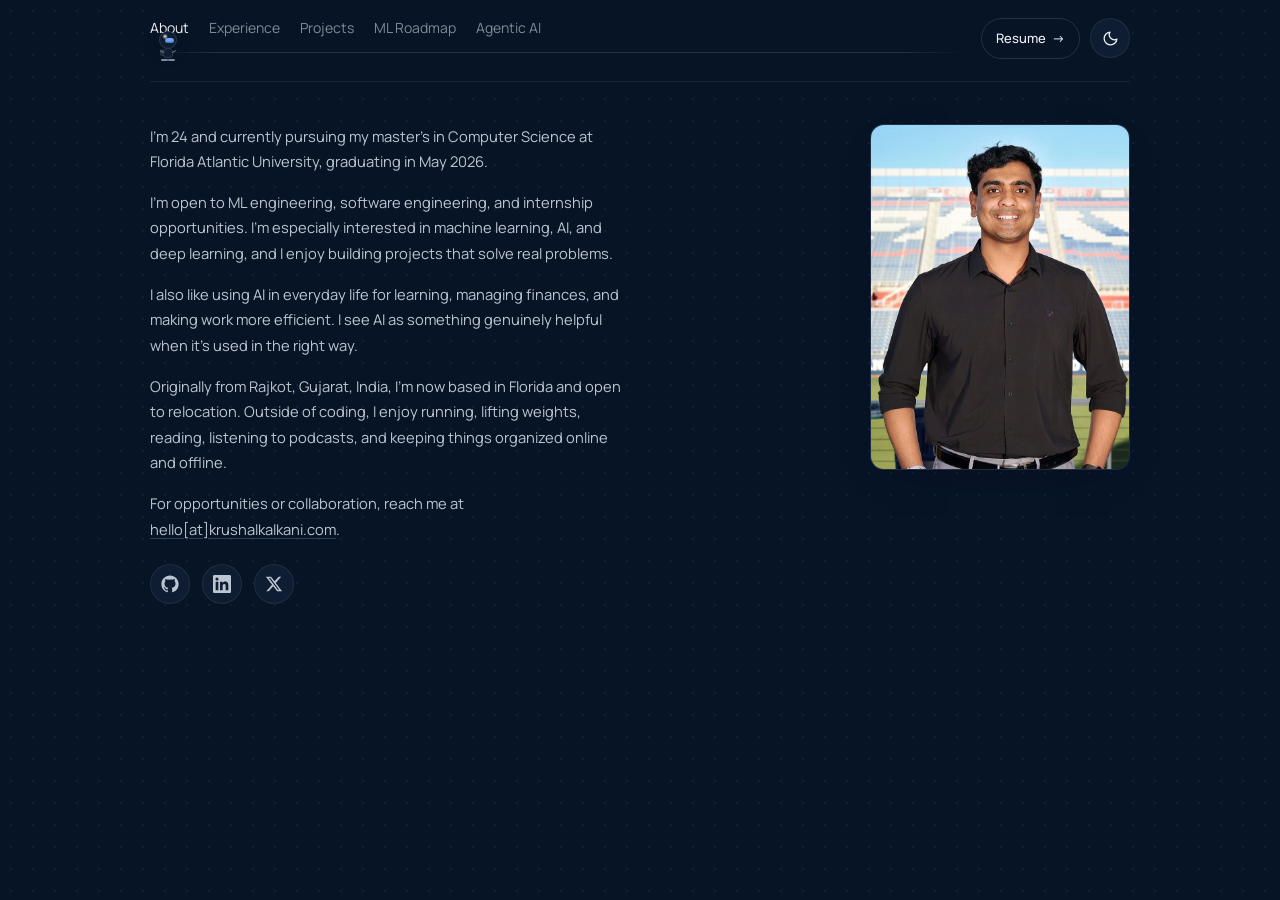
==== commit f52a20e5: "Refactor side navigation structure in ai-skill.html, index.html, and ml-roadmap.html to improve layo" ====
--- a/index.html
+++ b/index.html
@@ -43,20 +43,22 @@
           <span class="nav-menu-toggle__bar" aria-hidden="true"></span>
         </button>
 
-        <nav class="side-links" id="siteNav" aria-label="Sections">
-          <a href="#about" class="side-link active">About</a>
-          <a href="#work" class="side-link">Experience</a>
-          <a href="#projects" class="side-link">Projects</a>
-          <a href="ml-roadmap.html" class="side-link">ML Roadmap</a>
-          <a href="ai-skill.html" class="side-link">Agentic AI</a>
-        </nav>
-
-        <div class="nav-agent" aria-hidden="true">
-          <span class="nav-agent__helmet"></span>
-          <span class="nav-agent__pack"></span>
-          <span class="nav-agent__body"></span>
-          <span class="nav-agent__foot nav-agent__foot--left"></span>
-          <span class="nav-agent__foot nav-agent__foot--right"></span>
+        <div class="side-nav__track">
+          <nav class="side-links" id="siteNav" aria-label="Sections">
+            <a href="#about" class="side-link active">About</a>
+            <a href="#work" class="side-link">Experience</a>
+            <a href="#projects" class="side-link">Projects</a>
+            <a href="ml-roadmap.html" class="side-link">ML Roadmap</a>
+            <a href="ai-skill.html" class="side-link">Agentic AI</a>
+          </nav>
+          <div class="nav-agent-track" aria-hidden="true"></div>
+          <div class="nav-agent" aria-hidden="true">
+            <span class="nav-agent__helmet"></span>
+            <span class="nav-agent__pack"></span>
+            <span class="nav-agent__body"></span>
+            <span class="nav-agent__foot nav-agent__foot--left"></span>
+            <span class="nav-agent__foot nav-agent__foot--right"></span>
+          </div>
         </div>
 
         <div class="side-tools">
@@ -576,35 +578,41 @@
       );
       (function () {
         const nav = document.querySelector(".side-nav");
-        const agent = nav?.querySelector(".nav-agent");
-        const links = nav ? Array.from(nav.querySelectorAll(".side-link")) : [];
+        const track = nav?.querySelector(".side-nav__track");
+        const agent = track?.querySelector(".nav-agent");
+        const links = track
+          ? Array.from(track.querySelectorAll(".side-link"))
+          : [];
         const reduceMotion = window.matchMedia(
           "(prefers-reduced-motion: reduce)",
         ).matches;
+        const mobileQuery = window.matchMedia("(max-width: 900px)");
         let lastX = null;
         let walkTimer;
-        let ticking = false;
-
-        if (!nav || !agent || !links.length) {
+
+        if (!nav || !track || !agent || !links.length) {
           return;
         }
 
+        const isAgentVisible = () =>
+          !mobileQuery.matches && agent.offsetParent !== null;
+
         const getCenter = (link) => {
-          const navRect = nav.getBoundingClientRect();
+          const trackRect = track.getBoundingClientRect();
           const linkRect = link.getBoundingClientRect();
-          return linkRect.left - navRect.left + linkRect.width / 2;
+          return linkRect.left - trackRect.left + linkRect.width / 2;
         };
 
         const setAgentX = (x, walking = true) => {
-          if (Number.isNaN(x)) {
+          if (!isAgentVisible() || Number.isNaN(x)) {
             return;
           }
 
           if (lastX !== null && Math.abs(x - lastX) > 1) {
-            nav.style.setProperty("--agent-facing", x >= lastX ? "1" : "-1");
+            track.style.setProperty("--agent-facing", x >= lastX ? "1" : "-1");
           }
 
-          nav.style.setProperty("--agent-x", `${Math.round(x)}px`);
+          track.style.setProperty("--agent-x", `${Math.round(x)}px`);
           lastX = x;
 
           if (!reduceMotion && walking) {
@@ -617,38 +625,18 @@
         };
 
         const moveToActive = () => {
+          if (!isAgentVisible()) {
+            return;
+          }
+
           const active =
             links.find(
               (link) =>
                 link.classList.contains("active") ||
                 link.getAttribute("aria-current") === "page",
             ) || links[0];
+
           setAgentX(getCenter(active));
-        };
-
-        const moveWithScroll = () => {
-          const scroller = document.scrollingElement || document.documentElement;
-          const maxScroll = scroller.scrollHeight - innerHeight;
-          if (maxScroll <= 0) {
-            moveToActive();
-            return;
-          }
-
-          const first = getCenter(links[0]);
-          const last = getCenter(links[links.length - 1]);
-          const progress = Math.min(Math.max(scroller.scrollTop / maxScroll, 0), 1);
-          setAgentX(first + (last - first) * progress);
-        };
-
-        const requestScrollMove = () => {
-          if (ticking) {
-            return;
-          }
-          ticking = true;
-          requestAnimationFrame(() => {
-            moveWithScroll();
-            ticking = false;
-          });
         };
 
         links.forEach((link) => {
@@ -658,10 +646,16 @@
           });
         });
 
-        window.addEventListener("resize", moveToActive);
-        window.addEventListener("scroll", requestScrollMove, { passive: true });
+        const handleLayoutChange = () => {
+          lastX = null;
+          moveToActive();
+        };
+
+        window.addEventListener("resize", handleLayoutChange);
+        mobileQuery.addEventListener("change", handleLayoutChange);
         window.moveNavAgentToActive = moveToActive;
         moveToActive();
+        requestAnimationFrame(() => requestAnimationFrame(moveToActive));
       })();
 
       const showView = (id) => {
@@ -753,301 +747,6 @@
       })();
 
       (function () {
-        const root = document.getElementById("pixelPortrait");
-        if (!root) {
-          return;
-        }
-        const canvas = root.querySelector(".pixel-portrait__canvas");
-        const img = root.querySelector(".pixel-portrait__src");
-        if (!canvas || !img) {
-          return;
-        }
-        const ctx = canvas.getContext("2d");
-        if (!ctx) {
-          return;
-        }
-
-        // --- Tunables ---------------------------------------------------
-        const COLS = 40; // grid columns
-        const ROWS = 53; // grid rows (matches the baked grid below)
-        const GAP_RATIO = 0.16; // gap between tiles, relative to cell
-        const INK_MIN = 0.05; // below this "ink" => empty (near-white) cell
-        const CONTRAST = 1.08;
-        const CONTRAST_PIVOT = 0.52;
-        const MONO = false; // true => single hue instead of photo colors
-        const MONO_RGB = [199, 121, 88]; // terracotta, used when MONO
-        // Baked color grid (COLS x ROWS, row-major, r,g,b 0-255) sampled from
-        // Images/Krushal.jpeg. Used as a fallback when the canvas cannot read
-        // the photo's pixels (e.g. opening the file directly via file://).
-        // Regenerate if you change the photo.
-        const BAKED_RGB =
-          "100,105,109,177,178,172,189,194,193,150,166,172,128,151,142,127,152,140,139,160,161,157,176,191,150,168,185,108,117,124,156,157,158,209,210,211,203,205,206,166,175,174,150,160,158,155,164,162,175,181,181,187,189,190,124,130,132,98,104,106,132,137,134,171,173,168,175,177,172,177,179,174,180,182,177,184,186,181,187,189,184,189,191,186,192,194,189,193,195,190,190,192,187,183,186,180,187,189,183,190,192,187,190,192,187,187,189,184,184,186,182,182,183,181,182,182,180,181,182,178,105,110,114,181,182,176,190,195,194,158,175,180,141,168,155,142,173,157,149,173,170,158,177,193,146,164,180,103,111,118,150,151,153,209,210,212,202,206,206,152,171,161,127,154,138,127,154,138,155,172,163,183,186,187,125,129,132,101,107,109,134,138,136,172,174,169,177,179,174,179,181,176,181,183,178,185,187,182,180,182,177,157,162,151,153,160,147,175,180,170,143,150,138,117,127,111,154,160,147,185,187,181,192,194,189,190,192,187,186,188,184,183,185,181,182,183,180,182,182,179,113,118,121,186,187,181,191,195,194,159,176,181,148,172,163,151,176,164,154,176,176,159,178,193,146,162,178,111,117,123,152,153,154,210,211,210,204,209,206,158,177,165,135,164,145,134,163,143,161,179,167,184,188,187,126,131,133,103,109,111,137,140,137,173,175,170,177,179,174,180,182,177,182,184,179,186,188,182,172,175,166,123,131,113,85,98,72,102,115,89,82,93,73,89,101,80,130,140,118,160,167,150,187,190,182,178,181,174,184,186,181,186,188,183,185,185,182,183,184,180,125,130,132,190,191,184,189,194,193,162,178,190,160,178,189,162,180,190,161,179,191,160,178,194,147,164,177,128,133,137,164,165,164,211,213,210,211,214,211,196,204,198,190,202,193,186,198,188,193,202,194,187,191,188,124,129,131,101,107,108,136,140,136,174,176,171,177,179,174,180,183,177,184,187,180,187,190,182,165,170,155,121,130,111,81,92,74,56,69,48,56,67,47,80,91,67,88,101,73,89,101,76,126,135,114,112,123,102,154,160,146,187,189,183,188,190,185,186,188,183,129,134,134,192,193,186,189,194,193,160,177,191,157,175,192,158,176,192,158,176,192,158,177,193,148,165,179,138,143,146,175,176,174,214,216,213,217,219,216,218,220,217,219,221,218,219,220,216,218,219,215,190,192,189,119,125,125,99,106,106,142,146,141,179,181,176,181,184,178,185,187,181,187,190,183,163,167,151,112,120,95,93,106,80,90,103,78,60,71,53,40,48,37,60,70,49,66,77,50,50,61,41,61,73,52,61,72,52,94,104,82,135,141,125,173,176,167,185,188,182,134,138,138,196,197,190,196,199,195,183,192,195,181,191,196,179,190,195,178,189,196,177,189,196,167,179,185,157,160,160,183,184,181,211,213,209,213,215,212,214,216,212,215,217,213,216,218,213,215,216,211,183,186,183,117,123,124,111,116,115,153,156,151,178,179,174,180,182,176,172,176,166,155,161,146,129,138,115,89,100,76,81,94,70,72,87,62,75,87,59,59,69,48,63,71,51,69,78,52,53,63,42,47,57,41,60,68,48,108,115,92,136,141,128,162,165,154,189,191,184,136,140,139,189,190,184,195,196,190,198,200,193,201,202,196,201,202,196,202,203,197,202,204,198,192,194,188,170,171,166,181,182,177,201,203,197,202,204,198,203,205,198,204,206,200,205,207,201,203,205,199,163,166,161,103,106,102,94,96,91,119,122,117,133,137,133,134,139,132,117,124,110,91,99,82,80,92,68,73,87,61,64,77,56,57,68,50,63,75,52,57,67,47,62,71,52,76,84,64,54,61,47,40,47,35,55,63,46,99,106,80,120,123,109,138,142,127,171,173,163,113,119,119,137,139,135,140,142,138,136,139,135,129,134,129,132,138,133,140,144,140,151,153,149,151,153,148,160,160,156,159,160,155,159,162,156,163,165,159,165,167,161,169,171,166,173,175,169,178,180,174,152,155,150,91,93,88,82,84,78,142,144,138,170,173,167,146,151,140,134,139,126,143,147,133,111,120,93,71,83,54,53,64,47,53,62,51,71,82,63,61,70,51,50,56,45,81,85,74,93,98,87,68,73,63,70,77,60,99,106,81,122,125,110,109,112,96,130,132,114,131,136,134,157,160,154,158,160,155,138,149,141,114,139,125,110,135,121,124,140,131,147,151,146,145,147,142,154,155,150,146,148,143,141,144,139,132,138,132,106,119,112,98,114,106,101,116,108,119,129,122,125,130,125,74,78,78,62,65,68,88,91,94,90,93,95,73,76,76,100,106,96,102,110,90,92,101,74,61,71,49,46,56,41,59,67,53,74,82,63,72,80,57,70,74,56,87,89,83,137,139,130,130,133,125,126,130,115,130,135,118,160,163,155,146,149,140,146,149,134,153,157,154,174,177,170,176,178,171,170,185,173,162,197,173,160,195,171,164,184,170,175,179,172,165,167,161,157,157,153,162,163,158,175,178,171,171,179,171,153,179,163,147,180,160,148,179,161,131,148,139,73,77,83,27,30,40,24,27,38,29,32,40,27,26,32,20,23,32,80,88,86,106,121,98,88,101,71,87,98,65,87,95,70,102,108,90,76,83,65,60,68,49,82,88,64,93,96,83,133,137,124,165,168,160,167,170,161,146,148,142,127,130,128,123,126,119,125,129,118,166,168,164,173,175,169,174,177,170,173,185,175,170,196,178,168,194,177,169,184,173,175,178,171,166,169,163,160,160,156,162,162,157,176,178,171,176,184,175,171,196,179,170,201,181,174,205,184,90,105,100,22,25,36,35,35,41,78,65,62,137,118,109,184,153,135,126,97,85,40,40,43,82,92,79,111,124,90,129,137,103,151,155,136,174,177,166,122,125,115,69,75,58,88,95,68,119,123,94,125,129,111,151,154,148,140,142,139,120,121,119,122,123,120,138,138,134,138,141,140,172,174,168,173,176,169,173,176,169,175,178,172,176,181,174,176,182,174,176,180,173,176,179,172,168,170,165,162,162,158,161,161,156,177,179,172,179,183,176,181,190,181,182,193,183,188,200,189,92,99,98,18,21,30,70,56,53,205,155,126,243,203,179,239,196,172,223,163,131,107,85,76,32,36,43,137,144,124,165,169,147,166,169,154,191,194,185,156,158,151,81,85,73,70,76,61,102,106,92,140,143,133,162,164,159,135,137,132,116,118,116,121,122,121,143,144,142,147,149,151,170,172,166,172,175,168,172,175,168,172,175,169,173,175,169,174,176,169,175,178,171,175,178,171,169,170,166,163,163,160,160,161,156,177,180,173,179,181,174,179,182,175,181,183,176,189,191,184,129,133,130,33,35,41,71,66,72,84,80,88,127,105,95,111,95,92,112,99,101,91,73,68,47,51,54,179,182,172,177,180,165,153,156,136,176,179,166,153,155,149,75,78,74,58,63,60,84,86,83,138,141,138,157,160,158,131,134,131,130,133,134,128,133,135,129,134,137,126,132,135,169,171,165,173,176,168,172,175,168,173,176,169,175,177,171,176,179,172,176,179,172,176,179,172,169,171,166,163,162,159,161,162,157,178,182,174,180,183,176,181,184,177,182,185,178,188,192,183,130,130,125,47,48,50,21,27,35,7,16,26,97,80,75,43,42,46,10,19,30,31,30,33,104,102,98,196,198,189,177,180,171,154,156,142,179,182,171,151,153,147,70,74,74,57,63,63,84,88,87,111,119,123,117,126,131,106,112,115,105,113,116,101,111,117,96,107,112,93,103,109,170,172,166,172,175,168,172,175,168,172,175,168,174,177,170,176,179,172,177,180,173,177,180,173,171,173,168,164,163,159,164,166,160,179,183,175,180,183,176,182,185,178,184,187,179,191,194,185,109,106,102,81,72,68,107,85,76,98,74,66,194,148,129,141,108,94,84,67,61,90,71,62,132,110,99,190,193,184,180,183,175,154,157,150,183,186,178,150,152,146,69,75,74,62,68,67,93,97,96,99,108,113,95,106,111,91,99,102,93,103,106,92,103,109,92,103,109,90,101,108,171,173,166,171,174,167,172,174,168,173,176,170,176,178,172,178,180,174,179,182,175,179,182,175,173,176,170,166,165,160,168,169,163,181,184,177,182,185,178,185,187,180,187,190,181,194,197,187,137,136,132,68,63,58,115,90,74,94,75,68,50,44,46,116,91,80,136,103,84,161,119,95,193,167,149,187,192,183,183,186,178,154,157,150,178,180,173,148,151,145,69,76,75,69,76,75,105,109,108,102,112,116,97,108,113,85,94,97,91,102,107,96,107,114,96,107,114,95,106,113,171,173,166,172,175,168,173,176,169,165,168,162,155,161,154,157,163,156,168,172,166,178,181,174,174,177,170,169,168,163,172,173,167,182,185,178,179,182,175,173,176,169,174,178,170,179,183,174,172,174,167,89,88,80,93,76,62,95,78,72,124,103,98,146,116,105,133,102,82,141,111,89,188,177,164,186,189,182,185,188,180,156,159,152,170,173,166,149,152,147,76,83,82,79,85,84,110,115,113,101,111,115,97,108,112,87,95,98,94,104,109,98,110,116,98,109,117,97,108,115,172,174,167,175,178,171,175,178,171,155,167,156,132,155,136,133,155,137,157,168,158,179,182,176,175,177,171,170,169,163,175,176,169,183,186,179,166,174,166,132,149,141,123,143,134,127,144,136,167,176,168,131,133,124,75,63,53,162,127,107,179,147,131,202,162,139,157,120,96,126,126,110,153,166,155,169,175,166,187,189,182,161,164,157,161,164,157,149,152,146,85,91,90,88,94,91,107,113,111,97,107,111,94,104,109,78,87,90,89,99,105,100,111,114,100,110,112,82,92,95,173,175,169,177,180,173,178,180,175,165,181,166,146,178,151,146,175,151,164,178,165,181,184,177,174,175,169,167,165,158,175,176,168,184,187,180,167,179,170,132,163,150,122,157,143,126,156,144,163,179,170,121,124,125,40,37,37,66,59,56,110,95,87,106,92,83,79,71,65,156,173,156,160,187,166,169,182,170,189,191,183,172,175,169,159,162,155,149,151,146,92,98,96,96,102,97,104,110,108,96,106,111,93,103,108,71,81,85,86,97,104,98,109,111,94,106,106,61,72,75,175,177,170,180,183,176,181,184,177,173,185,172,161,184,163,160,182,163,172,182,172,182,185,178,173,174,167,161,158,149,172,173,165,186,189,182,173,183,174,147,172,159,134,164,150,122,151,143,95,112,121,82,99,132,49,44,42,41,38,37,44,41,41,49,46,44,88,80,78,172,189,182,173,201,177,177,190,175,188,190,181,182,185,176,164,166,159,153,155,148,110,114,109,100,106,100,99,106,105,94,104,110,92,102,107,78,87,90,89,99,105,95,107,108,88,100,100,58,69,73,177,179,173,179,182,175,179,182,174,184,188,179,183,189,179,182,188,177,183,187,178,181,184,175,170,170,162,149,145,137,169,169,160,192,194,185,174,180,176,134,149,155,106,124,145,60,76,102,17,29,53,92,121,166,87,100,121,51,46,42,52,45,39,72,61,54,172,165,167,137,150,179,122,142,154,153,162,156,143,146,127,141,142,121,143,144,129,144,145,130,119,123,114,99,103,97,95,101,98,97,107,108,95,104,105,90,97,99,92,103,107,91,103,104,88,99,99,69,80,82,147,149,144,123,128,123,125,132,129,137,144,141,134,140,133,131,136,125,123,128,115,125,129,116,149,150,139,135,132,126,127,133,138,111,124,145,85,101,135,82,99,138,79,94,130,76,92,126,58,73,104,90,114,155,120,152,199,84,101,130,50,51,56,173,173,180,215,220,231,122,135,166,87,103,144,99,114,152,100,112,136,88,96,96,98,100,86,126,126,110,119,122,111,103,106,91,106,110,87,109,115,92,104,110,90,91,95,85,101,106,97,94,103,104,90,101,106,91,100,106,98,101,98,43,54,57,63,77,84,84,95,101,88,98,100,98,108,106,65,72,65,75,80,70,139,138,127,114,115,122,85,102,141,85,102,142,93,109,147,93,109,145,89,104,139,83,98,133,76,91,125,144,155,183,117,138,175,55,76,109,52,73,105,175,182,197,231,235,244,124,137,167,99,115,152,95,110,147,99,115,156,103,120,163,102,117,147,122,128,132,123,126,118,92,95,80,85,89,64,89,93,66,84,88,65,72,76,63,94,98,81,91,100,101,87,97,107,93,103,112,111,115,115,63,73,77,70,81,87,81,91,97,100,110,115,127,136,138,128,130,126,126,126,118,147,143,132,95,100,112,81,97,132,92,108,143,94,110,145,92,107,142,84,99,133,84,99,133,71,86,121,170,176,196,164,172,195,66,87,121,143,156,180,195,198,213,219,221,233,112,125,157,96,111,147,101,116,152,99,114,151,99,115,154,100,117,160,93,108,142,143,142,135,113,112,100,69,73,62,63,67,54,68,72,59,60,66,58,80,89,78,79,89,93,77,88,97,87,97,106,126,127,125,103,106,103,86,90,90,92,97,98,110,117,118,136,141,140,182,181,171,190,187,174,180,177,169,84,97,123,73,88,121,87,102,137,93,109,144,95,111,147,83,98,132,83,97,132,68,84,119,159,166,187,228,230,242,73,96,133,155,169,193,238,238,248,211,214,228,101,114,148,99,114,150,103,118,155,97,113,150,93,110,148,89,105,144,68,82,113,120,115,112,108,100,91,71,69,62,58,59,52,72,72,62,61,63,56,98,96,86,118,115,110,98,102,102,80,87,92,142,139,133,161,158,148,168,166,157,173,172,164,150,150,145,148,149,142,186,185,174,211,208,194,153,158,166,80,95,131,72,87,118,80,95,130,92,107,143,96,111,147,88,103,138,86,101,136,70,85,120,140,149,174,179,188,208,62,93,141,85,111,155,216,222,238,187,193,212,93,108,143,101,117,152,101,116,153,94,110,147,90,107,146,81,97,134,62,78,111,79,81,89,89,80,72,83,75,67,87,79,69,86,79,71,74,69,64,118,105,93,132,119,108,120,111,101,101,94,87,148,146,121,166,167,142,179,181,155,184,185,160,152,155,131,145,148,123,164,167,140,183,184,160,105,117,139,76,91,125,69,84,114,68,83,113,90,106,142,95,111,147,92,107,143,86,101,136,75,90,125,120,131,159,140,156,184,62,95,146,67,99,150,185,200,229,168,176,198,90,105,141,102,117,153,97,112,150,94,111,150,84,101,140,71,86,120,54,70,101,77,84,100,145,135,124,124,113,102,122,109,97,105,96,86,90,85,77,125,114,102,121,109,98,124,112,101,128,117,105,122,138,87,123,138,87,123,138,87,127,140,90,128,141,90,133,147,94,136,150,96,130,143,106,80,95,126,74,88,121,51,65,89,50,65,90,80,96,130,89,105,141,93,108,145,83,98,132,81,96,133,100,112,142,111,132,166,52,85,136,56,89,139,143,164,201,142,152,178,89,104,140,97,112,147,89,104,142,84,101,138,70,87,122,54,69,98,53,68,97,65,78,103,189,184,171,188,179,159,178,166,142,149,138,116,118,111,93,170,158,131,169,158,129,167,156,126,164,154,124,112,134,77,110,134,76,109,133,75,112,137,77,117,140,81,120,142,82,123,146,82,106,126,105,81,96,134,72,87,119,55,69,94,34,46,65,68,85,114,79,95,128,90,106,142,81,96,130,81,95,130,82,96,128,76,100,140,50,82,130,51,84,132,97,123,164,108,121,151,91,106,141,87,102,137,75,91,126,63,79,111,53,69,99,49,64,88,62,78,107,49,65,95,128,134,127,173,174,145,179,176,152,148,144,128,114,112,98,182,174,149,186,179,151,177,170,140,166,160,126,117,139,82,114,138,79,112,137,78,115,140,79,117,143,80,120,145,82,123,148,84,95,114,118,78,93,129,71,86,117,64,79,108,37,49,70,61,77,106,70,86,116,80,97,130,81,97,131,75,89,121,74,89,120,55,81,123,48,79,126,50,81,128,63,90,133,81,95,129,84,98,133,72,87,120,62,77,108,53,68,96,45,59,85,49,62,85,59,73,102,55,71,102,65,80,82,93,107,71,85,95,76,78,84,76,64,70,64,102,107,97,117,123,110,132,137,121,139,142,126,119,140,83,117,139,81,118,139,81,121,142,83,126,148,86,128,150,88,126,148,91,87,104,125,69,84,116,70,86,117,70,86,116,33,44,63,52,67,93,68,84,114,77,93,125,83,99,134,71,85,115,74,88,118,58,81,119,46,76,122,47,78,123,61,84,123,75,90,122,71,85,116,65,81,111,55,71,99,49,64,92,43,57,81,58,72,97,63,78,108,60,75,107,56,71,84,80,97,60,69,85,53,67,81,55,58,71,53,53,65,53,50,63,52,61,73,61,67,79,67,123,146,85,123,147,85,126,149,87,126,149,87,129,152,90,130,154,89,122,144,98,81,97,128,84,100,135,74,89,119,49,62,85,24,33,48,38,51,71,56,72,99,66,83,111,80,96,129,77,92,124,71,85,114,63,82,117,45,74,118,45,74,118,67,86,121,69,84,114,68,84,114,56,71,99,44,59,83,45,59,85,37,50,71,49,62,84,63,79,107,61,77,108,62,77,95,119,133,87,124,138,86,124,138,88,113,126,84,97,111,78,74,88,68,58,71,63,61,74,67,119,141,83,120,143,83,122,146,86,121,144,84,122,146,85,128,154,86,110,132,106,87,103,141,65,80,108,51,65,89,54,69,96,25,34,51,30,40,57,49,64,87,59,75,101,69,85,114,82,98,132,73,87,116,67,84,117,44,71,114,50,78,121,73,88,121,65,80,109,57,72,100,42,55,78,44,59,83,49,64,91,30,40,58,44,55,75,59,73,100,62,77,107,59,74,95,126,138,92,136,148,92,131,144,90,124,136,84,120,132,82,111,124,78,102,115,75,105,120,78,113,132,79,115,135,81,119,140,84,119,141,84,121,144,87,128,152,91,98,116,113,69,84,117,63,79,108,65,81,111,62,78,107,27,35,51,27,36,54,40,53,74,52,68,92,59,75,102,75,91,123,74,89,120,69,85,115,44,70,111,61,85,124,72,86,116,58,73,101,48,62,87,47,60,85,53,68,96,46,59,84,23,30,44,46,57,78,59,73,100,65,79,108,52,67,95,114,124,92,141,150,94,131,141,88,131,140,88,134,142,90,132,141,89,133,142,90,134,143,91,124,140,89,120,138,86,120,138,85,124,144,89,127,148,91,129,151,95,87,103,117,69,84,117,75,92,124,82,99,133,59,73,100,27,36,49,32,42,61,32,43,61,34,45,63,40,52,72,62,78,105,76,92,124,64,77,104,46,68,103,69,89,125,64,78,105,51,66,92,47,61,87,54,68,96,49,63,89,37,49,68,32,38,45,42,52,72,67,82,109,61,75,102,52,67,98,90,103,86,131,143,86,126,138,84,129,140,87,134,142,89,134,140,89,132,139,87,130,136,86,129,140,91,124,137,86,124,138,87,129,144,92,134,152,95,126,145,99,80,95,121,62,76,105,55,69,94,60,74,102,51,64,88,33,42,56,33,43,62,32,42,60,41,53,73,35,44,61,34,44,61,64,80,109,65,78,106,56,74,105,71,86,117,56,70,96,50,65,91,53,68,95,48,62,86,37,49,69,39,51,69,80,94,75,36,46,62,68,82,110,66,80,108,55,69,99,70,84,83,121,138,81,113,131,76,113,130,76,114,129,76,114,129,76,117,129,77,121,131,79,121,136,87,121,137,85,127,142,90,128,143,90,142,156,99,108,122,92,65,78,108,79,92,125,81,95,128,74,87,119,57,69,79,56,68,77,48,60,84,40,52,72,49,63,86,63,79,106,47,60,82,41,54,74,67,82,112,59,72,98,60,75,101,54,69,96,58,73,101,47,61,83,40,53,72,41,53,75,43,55,73,100,117,84,32,41,54,64,77,103,64,78,105,57,72,101,64,79,89,124,142,88,118,137,81,114,131,77,108,125,74,106,121,73,113,126,73,122,133,80,125,139,88,123,138,86,125,141,87,128,143,89,141,153,96,100,113,100,72,87,120,91,108,144,91,107,143,45,56,80,47,55,54,57,69,82,69,85,116,77,93,124,64,79,106,63,78,105,74,90,121,60,75,100,56,70,94,53,67,92,54,69,95,58,73,102,48,62,86,45,59,81,49,63,87,49,64,92,44,56,75,112,128,87,36,44,48,64,77,104,75,89,118,62,76,104,57,70,86,127,142,93,139,153,95,136,151,95,133,148,93,135,147,94,133,142,89,133,142,89,128,138,86,127,138,85,126,137,85,133,144,90,141,152,95,90,103,97,87,103,141,83,98,131,71,86,116,78,94,129,84,95,96,49,60,79,49,62,86,78,93,126,84,100,133,77,92,124,82,98,130,89,105,140,84,100,133,57,72,100,76,92,125,65,81,110,52,67,93,56,70,98,58,73,102,51,66,95,40,50,69,148,152,109,79,85,71,53,65,91,71,85,113,68,83,112,63,77,102,135,143,102,159,164,108,148,154,101,145,151,100,145,152,101,137,144,94,134,143,93,129,139,88,130,140,89,131,139,90,135,143,92,148,155,102,90,100,104,75,92,125,85,100,134,73,88,119,54,64,83,107,110,100,79,94,126,75,90,121,69,85,115,88,104,138,90,106,141,90,106,141,94,111,147,65,80,108,65,80,110,78,94,128,72,89,122,66,82,112,61,76,106,59,75,104,47,61,86,42,54,76,161,161,121,114,115,87,37,48,69,69,82,108,71,85,114,56,71,99,124,130,102,158,160,108,147,150,101,147,149,100,142,146,97,134,141,93,130,137,88,129,144,92,125,140,87,133,146,92,136,148,94,145,154,102,88,101,113,81,97,132,85,101,134,72,89,121,66,78,102,88,97,105,86,102,136,100,115,153,87,103,138,91,107,143,96,112,150,92,108,143,70,85,115,47,61,83,67,82,111,74,91,123,69,85,116,68,85,115,63,79,108,60,75,104,46,59,85,45,59,84,150,148,111,136,134,96,41,51,71,74,88,117,70,84,112,58,73,103,107,112,97,165,163,110,157,157,108,149,149,101,142,145,97,144,148,100,141,144,96,130,147,93,132,149,93,133,151,95,136,153,97,138,150,99,76,90,106,85,101,137,90,106,142,76,93,127,61,72,95,72,85,105,67,82,110,72,86,116,79,94,126,87,103,137,88,104,139,69,85,114,53,68,93,59,73,98,62,76,104,70,87,119,65,80,110,65,82,111,66,82,113,55,70,97,51,66,93,47,61,89,144,142,112,174,166,117,43,50,61,72,85,113,76,91,121,58,74,104,90,95,92,177,168,117,171,163,114,164,157,111,161,156,110,154,150,105,151,150,103,123,141,87,125,144,89,129,149,92,128,147,91,123,139,93,74,88,111,84,99,133,95,111,148,76,92,127,58,68,86,78,91,115,88,103,137,92,107,142,88,104,138,73,89,119,66,80,109,54,68,94,60,75,102,73,88,118,59,72,99,65,80,110,68,83,114,63,79,108,65,81,111,63,78,107,59,73,101,47,60,89,131,128,106,200,185,131,73,75,75,68,81,111,79,94,124,61,76,106,80,85,90,184,172,122,180,167,120,178,165,119,171,158,113,156,145,103,155,145,103,119,135,82,124,141,86,128,144,89,134,152,94,123,140,100,75,90,118,77,92,123,89,105,140,74,91,125,63,74,90,63,74,94,68,81,109,58,69,94,58,71,95,65,80,108,56,70,95,54,68,94,65,80,107,54,67,92,60,74,101,67,82,112,65,81,111,61,76,105,55,70,96,52,66,93,51,66,93,41,54,82,118,116,98,196,184,128,100,100,84,54,66,93,80,94,124,63,78,107,73,79,88,189,175,127,188,176,126,179,166,120,175,161,117,167,154,111,162,151,108,125,142,87,128,144,90,126,143,88,135,152,95,117,131,90,67,81,109,84,100,134,67,82,111,72,88,120,85,98,114,89,104,134,81,97,128,73,87,116,76,90,119,64,80,108,53,66,91,61,76,103,81,96,128,66,78,103,50,63,85,65,81,111,59,74,102,54,70,96,49,63,87,37,47,66,40,51,72,38,49,73,123,124,98,185,182,122,117,118,91,50,61,85,76,90,119,67,82,113,59,68,82,164,157,114,168,163,114,169,162,115,178,166,121,173,161,117,166,156,112,123,140,84,125,143,87,123,141,86,126,144,87,113,129,91,67,80,107,81,96,129,81,97,131,69,82,110,81,92,92,83,98,129,91,107,140,91,107,141,66,81,109,48,60,83,56,70,96,77,92,122,94,111,145,64,77,100,44,55,73,61,77,107,58,73,102,53,67,94,47,60,84,46,59,83,53,66,92,42,54,80,121,121,97,186,181,122,140,140,100,52,62,83,65,79,104,66,81,109,57,67,88,147,147,107,154,154,104,152,152,103,160,158,110,156,154,107,156,152,107,128,142,88,126,144,88,127,146,90,126,146,88,115,132,90,75,89,116,89,104,139,84,100,135,58,71,92,75,87,95,78,93,123,79,95,126,56,70,95,48,60,82,63,76,103,81,97,129,87,104,137,93,110,144,46,56,74,39,50,67,60,75,105,62,77,105,56,72,98,50,64,89,51,65,91,54,68,96,38,49,74,116,116,96,184,179,123,154,154,107,45,53,64,77,90,120,69,82,110,60,73,98,137,142,102,147,151,97,141,146,93,134,143,91,134,144,91,132,143,91,120,129,79,128,140,87,127,143,90,132,150,94,116,131,87,75,89,116,87,102,137,77,92,125,52,64,83,68,80,97,70,83,111,72,87,116,74,89,119,79,94,125,84,100,132,85,101,134,89,105,140,88,105,138,41,50,66,37,47,65,61,76,106,61,76,103,55,71,97,51,65,92,53,67,93,51,64,90,37,48,72,98,102,84,165,166,113,151,157,107,46,53,56,69,82,111,76,90,120,55,67,91,114,130,87,123,141,83,111,130,75,105,125,71,105,125,69,101,121,68,122,131,83,119,132,80,119,134,82,122,140,84,97,112,75,68,81,110,89,103,138,81,96,131,56,68,93,62,72,95,69,81,109,77,92,122,84,99,131,86,102,135,84,99,131,84,99,132,88,105,138,82,98,130,49,59,77,34,42,58,63,78,107,59,73,100,55,70,97,51,64,90,49,61,85,47,59,85,36,45,68,85,92,77,157,163,109,151,159,104,85,94,79,62,73,102,75,89,117,58,71,98,99,117,80,111,132,72,98,119,65,93,114,60,100,122,65,104,126,68,121,138,87,122,135,84,124,135,84,130,141,86,101,111,81,66,78,108,77,92,123,72,87,119,51,62,86,64,74,98,70,81,109,73,86,115,83,98,130,80,95,126,79,94,126,88,104,137,83,99,131,80,94,125,50,59,78,28,36,49,64,78,108,57,71,99,52,65,92,51,63,89,49,61,86,45,56,81,33,41,63,87,93,80,148,157,102,153,161,104,99,106,82,53,64,91,79,93,122,57,69,98,101,114,84,129,145,86,113,130,77,110,128,74,110,130,74,114,132,76,123,140,87,123,139,86,124,140,86,130,146,90,102,117,80,37,41,42,86,67,60,170,129,113,125,107,107,58,70,95,72,84,111,74,88,117,70,83,112,73,87,116,87,102,135,85,100,132,79,95,126,55,65,88,35,42,57,23,30,39,61,76,105,56,70,98,53,67,93,51,62,88,50,61,87,45,56,80,31,38,57,88,92,81,163,162,111,168,163,112,109,112,89,49,62,88,68,82,110,47,59,88,102,107,87,153,155,103,138,141,93,128,136,86,126,136,85,120,129,79,121,137,83,120,136,83,113,131,78,122,140,85,118,139,81,104,98,67,191,135,112,238,177,147,198,151,134,68,76,99,69,81,108,73,85,113,78,92,121,87,102,134,87,101,134,79,94,125,70,83,111,30,36,49,19,22,28,18,22,29,60,73,100,59,73,100,50,62,89,47,58,83,45,56,78,40,50,70,32,38,59,88,90,80,163,159,109,153,150,102,154,137,103,156,122,109,83,68,64,72,70,62,135,133,97,162,157,108,156,149,103,143,141,94,136,136,91,133,132,87,117,135,81,120,138,84,115,134,80,120,138,82,109,131,75,113,102,75,195,138,118,205,146,124,180,125,108,76,77,93,71,83,111,77,90,119,84,99,130,84,99,130,77,91,121,81,96,127,45,54,71,21,25,32,16,19,23,14,18,22,50,61,82,58,72,99,49,61,87,48,58,83,47,57,81,40,50,69,33,40,60,98,100,81,156,155,104,149,150,102,177,145,113,225,165,137,221,163,134,160,134,99,155,153,104,150,146,99,152,148,100,144,141,95,129,127,85,140,135,93,140,135,93"
-            .split(",")
-            .map(Number);
-        // ----------------------------------------------------------------
-
-        const reduceMotion = window.matchMedia(
-          "(prefers-reduced-motion: reduce)",
-        ).matches;
-
-        let cells = [];
-        let cellSize = 0;
-        let cols = COLS;
-        let rows = 0;
-        let rafId = 0;
-        let startTime = 0;
-        let ready = false;
-        const pointer = { x: 0, y: 0, tx: 0, ty: 0 };
-
-        const clamp = (v, a, b) => (v < a ? a : v > b ? b : v);
-        const easeOutCubic = (t) => 1 - Math.pow(1 - t, 3);
-
-        const roundRectPath = (c, x, y, w, h, r) => {
-          r = Math.min(r, w / 2, h / 2);
-          c.beginPath();
-          c.moveTo(x + r, y);
-          c.arcTo(x + w, y, x + w, y + h, r);
-          c.arcTo(x + w, y + h, x, y + h, r);
-          c.arcTo(x, y + h, x, y, r);
-          c.arcTo(x, y, x + w, y, r);
-          c.closePath();
-        };
-
-        const sampleImage = () => {
-          const iw = img.naturalWidth;
-          const ih = img.naturalHeight;
-          if (!iw || !ih) {
-            return null;
-          }
-          const targetAspect = cols / rows;
-          const imgAspect = iw / ih;
-          let sx;
-          let sy;
-          let sw;
-          let sh;
-          if (imgAspect > targetAspect) {
-            sh = ih;
-            sw = ih * targetAspect;
-            sx = (iw - sw) / 2;
-            sy = 0;
-          } else {
-            sw = iw;
-            sh = iw / targetAspect;
-            sx = 0;
-            sy = 0;
-          }
-          const s = document.createElement("canvas");
-          s.width = cols;
-          s.height = rows;
-          const sctx = s.getContext("2d");
-          sctx.drawImage(img, sx, sy, sw, sh, 0, 0, cols, rows);
-          try {
-            return sctx.getImageData(0, 0, cols, rows).data;
-          } catch {
-            // Reading pixels is blocked on file:// — fall back to baked grid.
-            return null;
-          }
-        };
-
-        const makeTileSprite = (size, rgb) => {
-          const c = document.createElement("canvas");
-          c.width = size;
-          c.height = size;
-          const g = c.getContext("2d");
-          const gap = size * GAP_RATIO;
-          const inner = size - gap;
-          const x = gap / 2;
-          const y = gap / 2;
-          const radius = Math.max(1, inner * 0.28);
-          const col = rgb.join(",");
-          roundRectPath(g, x, y, inner, inner, radius);
-          g.fillStyle = "rgb(" + col + ")";
-          g.fill();
-          // soft top highlight for a subtle "chip" feel
-          g.save();
-          roundRectPath(g, x, y, inner, inner, radius);
-          g.clip();
-          const grad = g.createLinearGradient(0, y, 0, y + inner);
-          grad.addColorStop(0, "rgba(255,255,255,0.10)");
-          grad.addColorStop(0.5, "rgba(255,255,255,0)");
-          grad.addColorStop(1, "rgba(0,0,0,0.10)");
-          g.fillStyle = grad;
-          g.fillRect(x, y, inner, inner);
-          g.restore();
-          return c;
-        };
-
-        const build = () => {
-          const rect = root.getBoundingClientRect();
-          if (!rect.width || !rect.height) {
-            return;
-          }
-          const dpr = Math.min(window.devicePixelRatio || 1, 2);
-          cols = COLS;
-          rows = ROWS;
-          canvas.width = Math.round(rect.width * dpr);
-          cellSize = canvas.width / cols;
-          canvas.height = Math.round(cellSize * rows);
-
-          // Try reading the live photo; fall back to the baked grid so the
-          // effect still renders when pixel reads are blocked (file://).
-          const data = sampleImage();
-          const baked = BAKED_RGB;
-          const rawRgb = (gx, gy) => {
-            if (data) {
-              const idx = (gy * cols + gx) * 4;
-              return [data[idx], data[idx + 1], data[idx + 2]];
-            }
-            const bi = (gy * cols + gx) * 3;
-            return [baked[bi], baked[bi + 1], baked[bi + 2]];
-          };
-
-          const spriteSize = Math.ceil(cellSize);
-          const cx0 = cols / 2;
-          const cy0 = rows / 2;
-          const maxDist = Math.sqrt(cx0 * cx0 + cy0 * cy0);
-          cells = [];
-          for (let gy = 0; gy < rows; gy++) {
-            for (let gx = 0; gx < cols; gx++) {
-              const raw = rawRgb(gx, gy);
-              const lum =
-                (0.299 * raw[0] + 0.587 * raw[1] + 0.114 * raw[2]) / 255;
-              let ink = 1 - lum;
-              ink = clamp(
-                (ink - CONTRAST_PIVOT) * CONTRAST + CONTRAST_PIVOT,
-                0,
-                1,
-              );
-              if (ink < INK_MIN) {
-                continue;
-              }
-              const rgb = MONO ? MONO_RGB : raw;
-              const dx = gx - cx0;
-              const dy = gy - cy0;
-              cells.push({
-                x: gx * cellSize,
-                y: gy * cellSize,
-                sprite: makeTileSprite(spriteSize, rgb),
-                ink,
-                delay: Math.sqrt(dx * dx + dy * dy) / maxDist,
-                phase: Math.random() * Math.PI * 2,
-              });
-            }
-          }
-          root.classList.add("is-ready");
-          ready = true;
-        };
-
-        const draw = (now) => {
-          if (!startTime) {
-            startTime = now;
-          }
-          const elapsed = (now - startTime) / 1000;
-          ctx.clearRect(0, 0, canvas.width, canvas.height);
-
-          pointer.x += (pointer.tx - pointer.x) * 0.08;
-          pointer.y += (pointer.ty - pointer.y) * 0.08;
-
-          const ASSEMBLE = 1.1;
-          const PER = 0.6;
-          let animating = false;
-
-          for (let k = 0; k < cells.length; k++) {
-            const cell = cells[k];
-            const startT = cell.delay * (ASSEMBLE - PER);
-            let appear = easeOutCubic(clamp((elapsed - startT) / PER, 0, 1));
-            if (appear < 1) {
-              animating = true;
-            }
-
-            let scale = appear;
-            let alpha = appear;
-            if (!reduceMotion && appear >= 1) {
-              const shim = Math.sin(elapsed * 1.4 + cell.phase);
-              scale = 1 + shim * 0.025;
-              alpha = 0.9 + 0.1 * (0.5 + 0.5 * shim);
-            }
-
-            const depth = 0.4 + cell.ink * 0.6;
-            const ox = pointer.x * cellSize * 1.4 * depth;
-            const oy = pointer.y * cellSize * 1.4 * depth;
-            const size = cellSize * scale;
-            const off = (cellSize - size) / 2;
-
-            ctx.globalAlpha = alpha;
-            ctx.drawImage(
-              cell.sprite,
-              cell.x + off + ox,
-              cell.y + off + oy,
-              size,
-              size,
-            );
-          }
-          ctx.globalAlpha = 1;
-
-          if (reduceMotion) {
-            if (animating) {
-              rafId = requestAnimationFrame(draw);
-            }
-            return;
-          }
-          rafId = requestAnimationFrame(draw);
-        };
-
-        const start = () => {
-          build();
-          if (!ready) {
-            return;
-          }
-          cancelAnimationFrame(rafId);
-          if (reduceMotion) {
-            startTime = -1e7;
-            draw(performance.now());
-            return;
-          }
-          // Begin the assemble animation once the portrait scrolls into view.
-          const observer = new IntersectionObserver((entries) => {
-            if (entries[0].isIntersecting) {
-              startTime = 0;
-              cancelAnimationFrame(rafId);
-              rafId = requestAnimationFrame(draw);
-              observer.disconnect();
-            }
-          });
-          observer.observe(root);
-        };
-
-        if (!reduceMotion) {
-          root.addEventListener("pointermove", (e) => {
-            const rect = root.getBoundingClientRect();
-            pointer.tx = clamp((e.clientX - rect.left) / rect.width - 0.5, -0.5, 0.5);
-            pointer.ty = clamp((e.clientY - rect.top) / rect.height - 0.5, -0.5, 0.5);
-          });
-          root.addEventListener("pointerleave", () => {
-            pointer.tx = 0;
-            pointer.ty = 0;
-          });
-        }
-
-        let resizeTimer = 0;
-        window.addEventListener("resize", () => {
-          clearTimeout(resizeTimer);
-          resizeTimer = setTimeout(() => {
-            cancelAnimationFrame(rafId);
-            ready = false;
-            startTime = 0;
-            start();
-          }, 200);
-        });
-
-        if (img.complete && img.naturalWidth) {
-          start();
-        } else {
-          img.addEventListener("load", start, { once: true });
-        }
-      })();
-
-      (function () {
         const cue = document.getElementById("scrollCue");
         const btn = cue?.querySelector(".scroll-cue__btn");
         if (!cue || !btn) {
--- a/style.css
+++ b/style.css
@@ -158,32 +158,39 @@
   position: sticky;
   top: 0;
   z-index: 10;
-  --agent-x: 20px;
-  --agent-facing: 1;
   display: flex;
   flex-direction: row;
   align-items: center;
   justify-content: space-between;
   gap: 16px;
-  padding: 16px 0 24px;
+  padding: 16px 0 20px;
   background: var(--bg);
   border-bottom: 1px solid var(--line);
 }
 
-.side-nav::after {
-  content: "";
+.side-nav__track {
+  position: relative;
+  flex: 1;
+  min-width: 0;
+  --agent-x: 20px;
+  --agent-facing: 1;
+  padding-bottom: 20px;
+}
+
+.nav-agent-track {
   position: absolute;
-  right: 148px;
-  bottom: 9px;
+  right: 0;
+  bottom: 8px;
   left: 0;
   height: 1px;
   background: linear-gradient(
     90deg,
     transparent,
-    var(--line-strong) 10%,
-    var(--line-strong) 88%,
+    var(--line-strong) 8%,
+    var(--line-strong) 92%,
     transparent
   );
+  pointer-events: none;
 }
 
 .side-links {
@@ -207,7 +214,7 @@
 
 .nav-agent {
   position: absolute;
-  bottom: -2px;
+  bottom: 0;
   left: var(--agent-x);
   z-index: 2;
   width: 24px;
@@ -360,14 +367,9 @@
   }
 }
 
-@media (max-width: 1024px) {
-  .side-nav {
-    padding: 14px 0;
-  }
-
-  .side-nav::after,
-  .nav-agent {
-    display: none;
+@media (min-width: 901px) {
+  .side-nav__track {
+    display: block;
   }
 }
 
@@ -657,119 +659,25 @@
 }
 
 .portrait-card {
-  position: relative;
   width: 100%;
   margin: 0;
-  padding: 6px;
-  border-radius: 18px;
+  border: 1px solid var(--line);
+  border-radius: 14px;
   overflow: hidden;
-  background: linear-gradient(
-    155deg,
-    var(--line-strong),
-    transparent 45%,
-    transparent 60%,
-    var(--line-strong)
-  );
-  box-shadow:
-    0 18px 40px -22px rgba(2, 8, 20, 0.7),
-    0 2px 10px -4px rgba(2, 8, 20, 0.4);
-  transition:
-    transform var(--transition),
-    box-shadow var(--transition);
-}
-
-.portrait-card::before {
-  content: "";
-  position: absolute;
-  inset: -1px;
-  border-radius: inherit;
-  padding: 1px;
-  background: linear-gradient(
-    160deg,
-    rgba(118, 169, 255, 0.55),
-    transparent 40%,
-    transparent 65%,
-    rgba(118, 169, 255, 0.25)
-  );
-  -webkit-mask:
-    linear-gradient(#000 0 0) content-box,
-    linear-gradient(#000 0 0);
-  mask:
-    linear-gradient(#000 0 0) content-box,
-    linear-gradient(#000 0 0);
-  -webkit-mask-composite: xor;
-  mask-composite: exclude;
-  opacity: 0.9;
-  pointer-events: none;
-}
-
-.portrait-card::after {
-  content: "";
-  position: absolute;
-  inset: 6px;
-  z-index: 2;
-  border-radius: 13px;
-  background:
-    radial-gradient(
-      ellipse 90% 70% at 50% 35%,
-      transparent 40%,
-      rgba(7, 20, 38, 0.22) 100%
-    ),
-    linear-gradient(
-      180deg,
-      transparent 50%,
-      rgba(7, 20, 38, 0.45) 100%
-    );
-  pointer-events: none;
-  transition: opacity var(--transition);
-}
-
-.portrait-card:hover {
-  transform: translateY(-3px);
-  box-shadow:
-    0 26px 52px -24px rgba(2, 8, 20, 0.78),
-    0 4px 14px -4px rgba(2, 8, 20, 0.45);
-}
-
-.portrait-card:hover::after {
-  opacity: 0.65;
+  background: var(--surface);
+  box-shadow: 0 14px 36px -22px rgba(2, 8, 20, 0.55);
 }
 
 .portrait {
-  position: relative;
-  z-index: 1;
   display: block;
   width: 100%;
   aspect-ratio: 3 / 4;
   object-fit: cover;
-  /* Crop toward face/upper body on the stadium photo */
   object-position: center 14%;
-  transform: scale(1.14);
-  transform-origin: center 18%;
-  border-radius: 13px;
-  filter: contrast(1.06) saturate(0.88) brightness(0.96);
-  transition:
-    filter 420ms ease,
-    transform 420ms ease;
-}
-
-.portrait-card:hover .portrait {
-  filter: contrast(1.08) saturate(1) brightness(1.02);
-  transform: scale(1.17);
-}
-
-body[data-theme="light"] .portrait {
-  filter: contrast(1.05) saturate(1.02) brightness(1.03);
-}
-
-body[data-theme="light"] .portrait-card::after {
-  background:
-    radial-gradient(
-      ellipse 90% 70% at 50% 35%,
-      transparent 45%,
-      rgba(7, 20, 38, 0.08) 100%
-    ),
-    linear-gradient(180deg, transparent 55%, rgba(7, 20, 38, 0.12) 100%);
+}
+
+body[data-theme="light"] .portrait-card {
+  box-shadow: 0 14px 32px -22px rgba(15, 20, 25, 0.14);
 }
 
 .section {
@@ -1092,10 +1000,19 @@
     margin-left: auto;
   }
 
+  .side-nav__track {
+    order: 3;
+    flex: 1 1 100%;
+    padding-bottom: 0;
+  }
+
+  .nav-agent,
+  .nav-agent-track {
+    display: none;
+  }
+
   .side-links {
     display: none;
-    order: 3;
-    flex: 1 1 100%;
     flex-direction: column;
     align-items: stretch;
     gap: 4px;
@@ -1172,20 +1089,7 @@
   }
 
   .portrait {
-    transform: scale(1.05);
     object-position: center 10%;
-    filter: contrast(1.05) saturate(0.95) brightness(1);
-  }
-
-  .portrait-card::after {
-    opacity: 0.55;
-    background:
-      radial-gradient(
-        ellipse 90% 70% at 50% 35%,
-        transparent 50%,
-        rgba(7, 20, 38, 0.12) 100%
-      ),
-      linear-gradient(180deg, transparent 58%, rgba(7, 20, 38, 0.28) 100%);
   }
 
   .experience-card,
@@ -1229,20 +1133,8 @@
     margin-top: 24px;
   }
 
-  .portrait-card {
-    padding: 5px;
-  }
-
   .portrait {
-    transform: none;
     object-position: center 8%;
-    border-radius: 12px;
-  }
-
-  .portrait-card::after {
-    inset: 5px;
-    border-radius: 12px;
-    opacity: 0.45;
   }
 
   .lead,
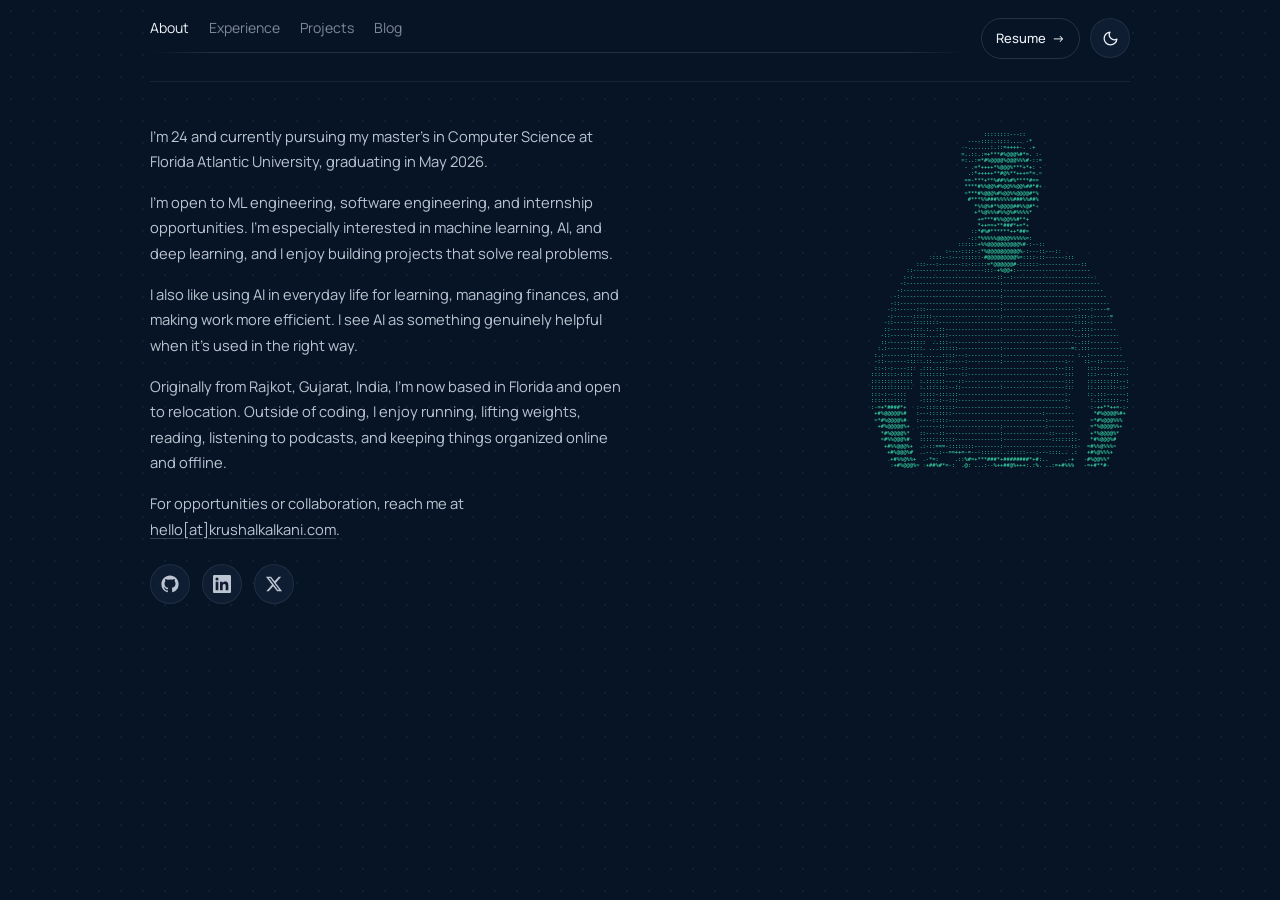
==== commit ff647df2: "checkpoint before cleanup" ====
--- a/index.html
+++ b/index.html
@@ -48,17 +48,9 @@
             <a href="#about" class="side-link active">About</a>
             <a href="#work" class="side-link">Experience</a>
             <a href="#projects" class="side-link">Projects</a>
-            <a href="ml-roadmap.html" class="side-link">ML Roadmap</a>
-            <a href="ai-skill.html" class="side-link">Agentic AI</a>
+            <a href="blog.html" class="side-link">Blog</a>
           </nav>
           <div class="nav-agent-track" aria-hidden="true"></div>
-          <div class="nav-agent" aria-hidden="true">
-            <span class="nav-agent__helmet"></span>
-            <span class="nav-agent__pack"></span>
-            <span class="nav-agent__body"></span>
-            <span class="nav-agent__foot nav-agent__foot--left"></span>
-            <span class="nav-agent__foot nav-agent__foot--right"></span>
-          </div>
         </div>
 
         <div class="side-tools">
@@ -179,14 +171,15 @@
           </div>
 
           <div class="hero-media" data-reveal>
-            <figure class="portrait-card">
-              <img
-                src="./Images/Krushal.jpeg"
-                alt="Krushal Kalkani"
-                class="portrait"
-                loading="eager"
-                fetchpriority="high"
-              />
+            <figure class="portrait-card portrait-card--ascii">
+              <canvas
+                class="portrait-canvas"
+                data-portrait-canvas
+                aria-hidden="true"
+              ></canvas>
+              <figcaption class="sr-only">
+                Animated ASCII dot-matrix portrait of Krushal Kalkani.
+              </figcaption>
             </figure>
           </div>
 
@@ -576,88 +569,6 @@
       const navLinks = Array.from(allSideLinks).filter((link) =>
         (link.getAttribute("href") || "").startsWith("#"),
       );
-      (function () {
-        const nav = document.querySelector(".side-nav");
-        const track = nav?.querySelector(".side-nav__track");
-        const agent = track?.querySelector(".nav-agent");
-        const links = track
-          ? Array.from(track.querySelectorAll(".side-link"))
-          : [];
-        const reduceMotion = window.matchMedia(
-          "(prefers-reduced-motion: reduce)",
-        ).matches;
-        const mobileQuery = window.matchMedia("(max-width: 900px)");
-        let lastX = null;
-        let walkTimer;
-
-        if (!nav || !track || !agent || !links.length) {
-          return;
-        }
-
-        const isAgentVisible = () =>
-          !mobileQuery.matches && agent.offsetParent !== null;
-
-        const getCenter = (link) => {
-          const trackRect = track.getBoundingClientRect();
-          const linkRect = link.getBoundingClientRect();
-          return linkRect.left - trackRect.left + linkRect.width / 2;
-        };
-
-        const setAgentX = (x, walking = true) => {
-          if (!isAgentVisible() || Number.isNaN(x)) {
-            return;
-          }
-
-          if (lastX !== null && Math.abs(x - lastX) > 1) {
-            track.style.setProperty("--agent-facing", x >= lastX ? "1" : "-1");
-          }
-
-          track.style.setProperty("--agent-x", `${Math.round(x)}px`);
-          lastX = x;
-
-          if (!reduceMotion && walking) {
-            agent.classList.add("is-walking");
-            window.clearTimeout(walkTimer);
-            walkTimer = window.setTimeout(() => {
-              agent.classList.remove("is-walking");
-            }, 520);
-          }
-        };
-
-        const moveToActive = () => {
-          if (!isAgentVisible()) {
-            return;
-          }
-
-          const active =
-            links.find(
-              (link) =>
-                link.classList.contains("active") ||
-                link.getAttribute("aria-current") === "page",
-            ) || links[0];
-
-          setAgentX(getCenter(active));
-        };
-
-        links.forEach((link) => {
-          new MutationObserver(moveToActive).observe(link, {
-            attributes: true,
-            attributeFilter: ["class", "aria-current"],
-          });
-        });
-
-        const handleLayoutChange = () => {
-          lastX = null;
-          moveToActive();
-        };
-
-        window.addEventListener("resize", handleLayoutChange);
-        mobileQuery.addEventListener("change", handleLayoutChange);
-        window.moveNavAgentToActive = moveToActive;
-        moveToActive();
-        requestAnimationFrame(() => requestAnimationFrame(moveToActive));
-      })();
-
       const showView = (id) => {
         const nextId = sectionIds.includes(id) ? id : sectionIds[0];
 
@@ -682,7 +593,6 @@
           }
         });
 
-        window.moveNavAgentToActive?.();
         requestAnimationFrame(() => window.updateScrollCue?.());
         return nextId;
       };
@@ -746,6 +656,7 @@
         revealEls.forEach((el) => observer.observe(el));
       })();
 
+
       (function () {
         const cue = document.getElementById("scrollCue");
         const btn = cue?.querySelector(".scroll-cue__btn");
@@ -789,5 +700,187 @@
         update();
       })();
     </script>
+    <script>
+      // Jelly ASCII portrait — per-character spring physics on a canvas.
+      (function () {
+        const canvas = document.querySelector("[data-portrait-canvas]");
+        if (!canvas) return;
+        const ctx = canvas.getContext("2d");
+        if (!ctx) return;
+
+        const FONT_STACK =
+          'ui-monospace, "SFMono-Regular", "Menlo", "Consolas", monospace';
+        const RAMP = " .:-=+*#%@"; // must match scripts/asciify.py
+        const LAST = RAMP.length - 1;
+        const STIFFNESS = 0.08; // spring pull back toward home
+        const DAMPING = 0.75; // velocity retained each frame
+        const RADIUS = 90; // cursor influence radius (CSS px)
+        const STRENGTH = 2.4; // push impulse near the cursor
+
+        const reduceMotion = window.matchMedia(
+          "(prefers-reduced-motion: reduce)",
+        ).matches;
+
+        let grid = null; // { cols, rows, cells }
+        let cells = []; // physics particles
+        let cellW = 0;
+        let cellH = 0;
+        let fontSize = 0;
+        let cssW = 0;
+        let cssH = 0;
+        let accent = "#3fffc2";
+
+        const pointer = { x: 0, y: 0, active: false };
+
+        const readAccent = () => {
+          const v = getComputedStyle(document.body)
+            .getPropertyValue("--ascii-accent")
+            .trim();
+          if (v) accent = v;
+        };
+
+        // Recompute the grid geometry for the current canvas box + DPR.
+        const layout = () => {
+          if (!grid) return;
+          const dpr = window.devicePixelRatio || 1;
+          const rect = canvas.getBoundingClientRect();
+          cssW = rect.width;
+          cssH = rect.height;
+          canvas.width = Math.round(cssW * dpr);
+          canvas.height = Math.round(cssH * dpr);
+          ctx.setTransform(dpr, 0, 0, dpr, 0, 0);
+
+          cellW = cssW / grid.cols;
+          cellH = cssH / grid.rows;
+
+          // Pick the largest font that fits a cell both ways (no overlap),
+          // measuring this font stack's real advance/height ratio once.
+          ctx.font = `100px ${FONT_STACK}`;
+          const advance = ctx.measureText("M").width / 100; // ~0.6
+          fontSize = Math.min(cellW / advance, cellH * 0.96);
+
+          for (const cell of cells) {
+            cell.hx = (cell.col + 0.5) * cellW;
+            cell.hy = (cell.row + 0.5) * cellH;
+            // Snap to home on (re)layout so a resize never throws cells.
+            cell.x = cell.hx;
+            cell.y = cell.hy;
+            cell.vx = 0;
+            cell.vy = 0;
+          }
+        };
+
+        const draw = () => {
+          // On the dark site bright areas are dense; on the light site we
+          // invert so dark areas are dense — an ink-on-paper portrait.
+          const light = document.body.dataset.theme === "light";
+          ctx.clearRect(0, 0, cssW, cssH);
+          ctx.font = `${fontSize}px ${FONT_STACK}`;
+          ctx.textAlign = "center";
+          ctx.textBaseline = "middle";
+          ctx.fillStyle = accent;
+          for (const cell of cells) {
+            const v = light ? 1 - cell.l : cell.l;
+            const idx = Math.round(v * LAST);
+            if (idx <= 0) continue; // tone matches the background → invisible
+            ctx.globalAlpha = cell.alpha;
+            ctx.fillText(RAMP[idx], cell.x, cell.y);
+          }
+          ctx.globalAlpha = 1;
+        };
+
+        const r2 = RADIUS * RADIUS;
+        const step = () => {
+          for (const cell of cells) {
+            // Spring back to home, with damping.
+            cell.vx = (cell.vx + (cell.hx - cell.x) * STIFFNESS) * DAMPING;
+            cell.vy = (cell.vy + (cell.hy - cell.y) * STIFFNESS) * DAMPING;
+            cell.x += cell.vx;
+            cell.y += cell.vy;
+
+            if (pointer.active) {
+              const dx = cell.x - pointer.x;
+              const dy = cell.y - pointer.y;
+              const d2 = dx * dx + dy * dy;
+              if (d2 < r2 && d2 > 0.0001) {
+                const d = Math.sqrt(d2);
+                const f = (1 - d / RADIUS) * STRENGTH;
+                cell.vx += (dx / d) * f;
+                cell.vy += (dy / d) * f;
+              }
+            }
+          }
+          draw();
+          requestAnimationFrame(step);
+        };
+
+        const toLocal = (event) => {
+          const rect = canvas.getBoundingClientRect();
+          pointer.x = event.clientX - rect.left;
+          pointer.y = event.clientY - rect.top;
+        };
+
+        const start = (portrait) => {
+          grid = portrait;
+          cells = portrait.cells.map((c) => ({
+            l: c.l, // luminance (0-1); char is chosen per theme at draw time
+            col: c.x,
+            row: c.y,
+            alpha: c.a,
+            hx: 0,
+            hy: 0,
+            x: 0,
+            y: 0,
+            vx: 0,
+            vy: 0,
+          }));
+
+          readAccent();
+          layout();
+
+          if (reduceMotion) {
+            draw(); // static, no physics, no listeners
+            new ResizeObserver(() => {
+              layout();
+              draw();
+            }).observe(canvas);
+            new MutationObserver(() => {
+              readAccent();
+              draw();
+            }).observe(document.body, {
+              attributes: true,
+              attributeFilter: ["data-theme"],
+            });
+            return;
+          }
+
+          canvas.addEventListener("pointermove", (e) => {
+            toLocal(e);
+            pointer.active = true;
+          });
+          canvas.addEventListener("pointerleave", () => {
+            pointer.active = false;
+          });
+
+          new ResizeObserver(() => layout()).observe(canvas);
+          new MutationObserver(readAccent).observe(document.body, {
+            attributes: true,
+            attributeFilter: ["data-theme"],
+          });
+
+          requestAnimationFrame(step);
+        };
+
+        fetch("portrait.json", { cache: "no-cache" })
+          .then((res) => {
+            if (!res.ok) throw new Error(`portrait.json ${res.status}`);
+            return res.json();
+          })
+          .then(start)
+          .catch((err) => {
+            console.error("Jelly portrait failed to load:", err);
+          });
+      })();
+    </script>
   </body>
 </html>
--- a/style.css
+++ b/style.css
@@ -7,6 +7,7 @@
   --line: rgba(255, 255, 255, 0.07);
   --line-strong: rgba(255, 255, 255, 0.12);
   --accent: #dbe6f7;
+  --ascii-accent: #3fffc2;
   --underline: rgba(255, 255, 255, 0.18);
   --underline-strong: rgba(255, 255, 255, 0.4);
   --hover-surface: rgba(255, 255, 255, 0.02);
@@ -60,6 +61,7 @@
   --line: rgba(15, 20, 25, 0.1);
   --line-strong: rgba(15, 20, 25, 0.16);
   --accent: #0f1419;
+  --ascii-accent: #1a8f74;
   --underline: rgba(15, 20, 25, 0.22);
   --underline-strong: rgba(15, 20, 25, 0.45);
   --hover-surface: rgba(15, 20, 25, 0.05);
@@ -172,8 +174,6 @@
   position: relative;
   flex: 1;
   min-width: 0;
-  --agent-x: 20px;
-  --agent-facing: 1;
   padding-bottom: 20px;
 }
 
@@ -212,160 +212,6 @@
   color: var(--text);
 }
 
-.nav-agent {
-  position: absolute;
-  bottom: 0;
-  left: var(--agent-x);
-  z-index: 2;
-  width: 24px;
-  height: 30px;
-  pointer-events: none;
-  transform: translateX(-50%) scaleX(var(--agent-facing));
-  transform-origin: center bottom;
-  transition:
-    left 460ms cubic-bezier(0.22, 1, 0.36, 1),
-    transform 180ms ease;
-}
-
-.nav-agent__helmet,
-.nav-agent__body,
-.nav-agent__pack,
-.nav-agent__foot {
-  position: absolute;
-  display: block;
-}
-
-.nav-agent__helmet {
-  top: 0;
-  left: 3px;
-  width: 18px;
-  height: 18px;
-  border: 1px solid var(--line-strong);
-  border-radius: 50%;
-  background:
-    radial-gradient(circle at 32% 28%, rgba(255, 255, 255, 0.9), transparent 18%),
-    var(--surface);
-  box-shadow: 0 5px 16px rgba(0, 0, 0, 0.18);
-}
-
-.nav-agent__helmet::before {
-  content: "";
-  position: absolute;
-  top: 6px;
-  left: 5px;
-  width: 9px;
-  height: 5px;
-  border-radius: 999px;
-  background: #76a9ff;
-  box-shadow: inset 0 -1px 2px rgba(7, 20, 38, 0.45);
-}
-
-.nav-agent__helmet::after {
-  content: "";
-  position: absolute;
-  top: -5px;
-  left: 8px;
-  width: 1px;
-  height: 5px;
-  background: var(--line-strong);
-}
-
-.nav-agent__body {
-  top: 17px;
-  left: 7px;
-  width: 10px;
-  height: 10px;
-  border: 1px solid var(--line-strong);
-  border-radius: 5px 5px 4px 4px;
-  background: var(--surface);
-}
-
-.nav-agent__body::before,
-.nav-agent__body::after {
-  content: "";
-  position: absolute;
-  top: 2px;
-  width: 4px;
-  height: 1px;
-  background: var(--text-faint);
-}
-
-.nav-agent__body::before {
-  left: -4px;
-  transform: rotate(25deg);
-}
-
-.nav-agent__body::after {
-  right: -4px;
-  transform: rotate(-25deg);
-}
-
-.nav-agent__pack {
-  top: 18px;
-  left: 4px;
-  width: 4px;
-  height: 7px;
-  border-radius: 2px;
-  background: var(--line-strong);
-}
-
-.nav-agent__foot {
-  bottom: 0;
-  width: 7px;
-  height: 2px;
-  border-radius: 999px;
-  background: var(--text-faint);
-}
-
-.nav-agent__foot--left {
-  left: 5px;
-}
-
-.nav-agent__foot--right {
-  right: 5px;
-}
-
-.nav-agent.is-walking .nav-agent__helmet,
-.nav-agent.is-walking .nav-agent__body,
-.nav-agent.is-walking .nav-agent__pack {
-  animation: agent-bob 360ms ease-in-out infinite;
-}
-
-.nav-agent.is-walking .nav-agent__foot--left {
-  animation: agent-step-left 360ms ease-in-out infinite;
-}
-
-.nav-agent.is-walking .nav-agent__foot--right {
-  animation: agent-step-right 360ms ease-in-out infinite;
-}
-
-@keyframes agent-bob {
-  50% {
-    transform: translateY(-2px);
-  }
-}
-
-@keyframes agent-step-left {
-  50% {
-    transform: translateX(-2px);
-  }
-}
-
-@keyframes agent-step-right {
-  50% {
-    transform: translateX(2px);
-  }
-}
-
-@media (prefers-reduced-motion: reduce) {
-  .nav-agent,
-  .nav-agent *,
-  .nav-agent *::before,
-  .nav-agent *::after {
-    animation: none !important;
-    transition: none !important;
-  }
-}
 
 @media (min-width: 901px) {
   .side-nav__track {
@@ -678,6 +524,38 @@
 
 body[data-theme="light"] .portrait-card {
   box-shadow: 0 14px 32px -22px rgba(15, 20, 25, 0.14);
+}
+
+.portrait-card--ascii,
+body[data-theme="light"] .portrait-card--ascii {
+  border-color: transparent;
+  background: transparent;
+  box-shadow: none;
+}
+
+.portrait-canvas {
+  display: block;
+  width: 100%;
+  aspect-ratio: 3 / 4;
+  margin: 0;
+  background: transparent;
+  /* Allow vertical page scrolling when a touch starts on the portrait,
+     while still receiving horizontal pointer moves for the wobble. */
+  touch-action: pan-y;
+  user-select: none;
+  -webkit-user-select: none;
+}
+
+.sr-only {
+  position: absolute;
+  width: 1px;
+  height: 1px;
+  padding: 0;
+  margin: -1px;
+  overflow: hidden;
+  clip: rect(0, 0, 0, 0);
+  white-space: nowrap;
+  border: 0;
 }
 
 .section {
@@ -1006,7 +884,6 @@
     padding-bottom: 0;
   }
 
-  .nav-agent,
   .nav-agent-track {
     display: none;
   }
@@ -1136,7 +1013,6 @@
   .portrait {
     object-position: center 8%;
   }
-
   .lead,
   .hero-text,
   .item-copy p,
@@ -1822,3 +1698,412 @@
   }
 }
 
+/* ============================================================
+   Blog — index cards + article pages.
+   Built entirely from the existing tokens (surface, line, accent,
+   ascii-accent, badges, dot grid). No new palette, no new fonts.
+   ============================================================ */
+
+.blog-hero {
+  padding: 0 0 24px;
+}
+
+.blog-hero h1 {
+  color: var(--text);
+  font-size: clamp(1.8rem, 4vw, 2.4rem);
+  font-weight: 600;
+  line-height: 1.15;
+  letter-spacing: -0.035em;
+  margin: 8px 0 10px;
+}
+
+.blog-hero__subtitle {
+  color: var(--text-soft);
+  font-size: 0.96rem;
+  line-height: 1.6;
+  max-width: 56ch;
+}
+
+/* Designed feature-image — also the empty state.
+   A soft accent gradient + the page's dot texture + a faint monogram,
+   so a post with no image still looks intentional. A real <img> simply
+   layers on top and covers it. */
+.feature-media {
+  display: block;
+  position: relative;
+  aspect-ratio: 16 / 9;
+  border-radius: 12px;
+  overflow: hidden;
+  background-color: var(--surface);
+  background-image:
+    radial-gradient(var(--dot) 1px, transparent 1px),
+    linear-gradient(
+      135deg,
+      color-mix(in srgb, var(--ascii-accent) 26%, var(--surface)),
+      color-mix(in srgb, var(--accent) 13%, var(--surface)) 55%,
+      var(--surface)
+    );
+  background-size:
+    14px 14px,
+    cover;
+  background-position: center;
+}
+
+.feature-media__monogram {
+  position: absolute;
+  inset: 0;
+  display: grid;
+  place-items: center;
+  font-size: clamp(2.4rem, 9vw, 4.6rem);
+  font-weight: 700;
+  letter-spacing: -0.05em;
+  color: color-mix(in srgb, var(--accent) 24%, transparent);
+  user-select: none;
+  -webkit-user-select: none;
+}
+
+.feature-media__img {
+  position: absolute;
+  inset: 0;
+  width: 100%;
+  height: 100%;
+  object-fit: cover;
+  display: block;
+}
+
+/* Index grid */
+.blog-grid {
+  list-style: none;
+  margin: 18px 0 0;
+  padding: 0;
+  display: grid;
+  grid-template-columns: repeat(auto-fill, minmax(280px, 1fr));
+  gap: 16px;
+}
+
+.post-card {
+  display: flex;
+  flex-direction: column;
+  border: 1px solid var(--line);
+  border-radius: 14px;
+  background: var(--surface);
+  overflow: hidden;
+  transition:
+    border-color var(--transition),
+    transform var(--transition);
+}
+
+.post-card:hover {
+  border-color: var(--line-strong);
+  transform: translateY(-2px);
+}
+
+.post-card__media {
+  display: block;
+}
+
+.post-card__media:focus-visible {
+  outline: 2px solid var(--accent);
+  outline-offset: 2px;
+}
+
+.post-card .feature-media {
+  border-radius: 0;
+  border-bottom: 1px solid var(--line);
+}
+
+.post-card__body {
+  flex: 1;
+  display: flex;
+  flex-direction: column;
+  gap: 10px;
+  padding: 16px 18px 18px;
+}
+
+.post-card__tags {
+  display: flex;
+  flex-wrap: wrap;
+  gap: 6px;
+}
+
+.post-card__title {
+  margin: 0;
+  font-size: 1.1rem;
+  font-weight: 600;
+  letter-spacing: -0.02em;
+  line-height: 1.3;
+}
+
+.post-card__title a {
+  color: var(--text);
+  text-decoration: none;
+}
+
+.post-card__title a:hover {
+  text-decoration: underline;
+  text-decoration-color: var(--underline);
+  text-underline-offset: 3px;
+}
+
+.post-card__excerpt {
+  margin: 0;
+  color: var(--text-soft);
+  font-size: 14px;
+  line-height: 1.6;
+}
+
+.post-meta {
+  display: flex;
+  flex-wrap: wrap;
+  align-items: center;
+  gap: 8px;
+  color: var(--text-faint);
+  font-size: 12px;
+  font-weight: 500;
+}
+
+.post-meta__sep {
+  width: 3px;
+  height: 3px;
+  border-radius: 50%;
+  background: currentColor;
+  opacity: 0.55;
+}
+
+/* "Read →" — same outlined pill as the site's other "Label →" buttons */
+.read-link {
+  align-self: flex-start;
+  margin-top: auto;
+  display: inline-flex;
+  align-items: center;
+  gap: 6px;
+  padding: 7px 14px;
+  border: 1px solid var(--line-strong);
+  border-radius: 999px;
+  background: transparent;
+  color: var(--text);
+  text-decoration: none;
+  font-size: 13px;
+  font-weight: 500;
+  transition:
+    background var(--transition),
+    border-color var(--transition),
+    color var(--transition),
+    transform var(--transition);
+}
+
+.read-link:hover {
+  background: var(--text);
+  color: var(--bg);
+  border-color: var(--text);
+  transform: translateY(-1px);
+}
+
+.read-link .arrow {
+  transition: transform var(--transition);
+}
+
+.read-link:hover .arrow {
+  transform: translateX(2px);
+}
+
+/* Featured post — large, media beside copy on wider screens */
+.post-card--featured {
+  grid-column: 1 / -1;
+  border-color: color-mix(in srgb, var(--accent) 35%, var(--line));
+  background: color-mix(in srgb, var(--accent) 4%, var(--surface));
+}
+
+.post-card__featured-label {
+  color: var(--text-faint);
+  font-size: 11px;
+  font-weight: 600;
+  letter-spacing: 0.08em;
+  text-transform: uppercase;
+}
+
+@media (min-width: 720px) {
+  .post-card--featured {
+    flex-direction: row;
+    align-items: stretch;
+  }
+
+  .post-card--featured .post-card__media {
+    flex: 1 1 54%;
+    min-width: 0;
+  }
+
+  .post-card--featured .feature-media {
+    height: 100%;
+    width: 100%;
+    /* Fill the column; don't let 16:9 derive a width from the tall height
+       (that overflow was covering the post text). */
+    aspect-ratio: auto;
+    border-bottom: 0;
+    border-right: 1px solid var(--line);
+  }
+
+  .post-card--featured .post-card__body {
+    flex: 1 1 46%;
+    justify-content: center;
+    gap: 12px;
+    padding: 26px 28px;
+  }
+
+  .post-card--featured .post-card__title {
+    font-size: 1.45rem;
+  }
+}
+
+.blog-status {
+  margin-top: 18px;
+  color: var(--text-faint);
+  font-size: 14px;
+}
+
+/* ---- Article page ---- */
+.post-banner {
+  margin: 2px 0 22px;
+}
+
+.post-banner .feature-media {
+  border-radius: 14px;
+  border: 1px solid var(--line);
+}
+
+.post-header {
+  margin-bottom: 24px;
+}
+
+.post-header h1 {
+  color: var(--text);
+  font-size: clamp(1.7rem, 4vw, 2.4rem);
+  font-weight: 600;
+  line-height: 1.18;
+  letter-spacing: -0.035em;
+  margin: 12px 0 14px;
+}
+
+.post-header .post-tags {
+  display: flex;
+  flex-wrap: wrap;
+  gap: 6px;
+  margin-bottom: 14px;
+}
+
+.post-header .post-meta {
+  font-size: 13px;
+}
+
+.post-body {
+  max-width: 70ch;
+  color: var(--text-soft);
+  font-size: 1rem;
+  line-height: 1.8;
+}
+
+.post-body > :first-child {
+  margin-top: 0;
+}
+
+.post-body p {
+  margin-top: 1.1em;
+}
+
+.post-body h2 {
+  color: var(--text);
+  font-size: 1.4rem;
+  font-weight: 600;
+  letter-spacing: -0.025em;
+  line-height: 1.3;
+  margin-top: 1.9em;
+}
+
+.post-body h3 {
+  color: var(--text);
+  font-size: 1.12rem;
+  font-weight: 600;
+  letter-spacing: -0.02em;
+  line-height: 1.35;
+  margin-top: 1.5em;
+}
+
+.post-body a {
+  color: var(--text);
+  text-decoration: underline;
+  text-decoration-color: var(--underline);
+  text-underline-offset: 3px;
+}
+
+.post-body a:hover {
+  text-decoration-color: var(--underline-strong);
+}
+
+.post-body ul,
+.post-body ol {
+  margin-top: 1.1em;
+  padding-left: 1.4em;
+}
+
+.post-body li + li {
+  margin-top: 0.4em;
+}
+
+.post-body blockquote {
+  margin: 1.5em 0;
+  padding: 12px 16px;
+  border: 1px solid var(--line);
+  border-left: 2px solid var(--accent);
+  border-radius: 10px;
+  background: var(--callout-bg);
+  color: var(--text-soft);
+  font-style: italic;
+}
+
+.post-body blockquote p {
+  margin: 0;
+}
+
+.post-body :not(pre) > code {
+  font-family: ui-monospace, "SFMono-Regular", "Menlo", "Consolas", monospace;
+  font-size: 0.875em;
+  padding: 0.12em 0.4em;
+  border-radius: 6px;
+  background: var(--hover-surface);
+  border: 1px solid var(--line);
+}
+
+.post-body pre {
+  margin: 1.5em 0;
+  padding: 16px 18px;
+  border: 1px solid var(--line);
+  border-radius: 12px;
+  background: var(--surface);
+  overflow-x: auto;
+  font-size: 0.85rem;
+  line-height: 1.6;
+}
+
+.post-body pre code {
+  font-family: ui-monospace, "SFMono-Regular", "Menlo", "Consolas", monospace;
+  color: var(--text);
+}
+
+.post-footer {
+  margin-top: 34px;
+  padding-top: 18px;
+  border-top: 1px solid var(--line);
+}
+
+@media (prefers-reduced-motion: reduce) {
+  .post-card,
+  .post-card:hover,
+  .read-link,
+  .read-link:hover,
+  .read-link .arrow,
+  .read-link:hover .arrow {
+    transition: none;
+    transform: none;
+  }
+}
+
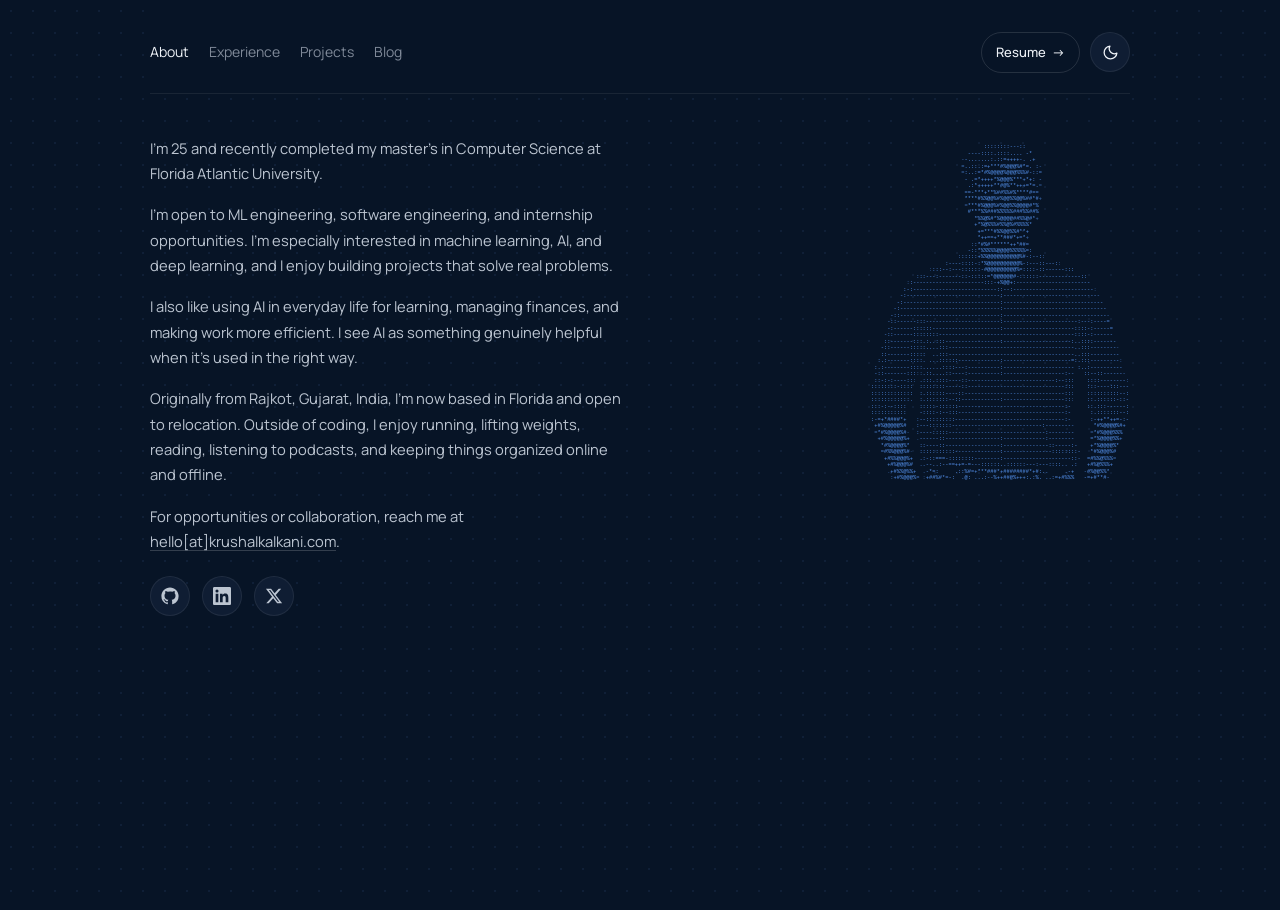
==== commit 97e6b4d3: "Refactor CSS styles for improved layout and readability; update HTML to remove unused elements and r" ====
--- a/index.html
+++ b/index.html
@@ -16,18 +16,24 @@
       property="og:description"
       content="Full-stack developer specializing in AI/ML and Python"
     />
-    <link rel="stylesheet" href="style.css" />
+    <link rel="stylesheet" href="assets/css/style.css" />
     <link rel="preconnect" href="https://fonts.googleapis.com" />
     <link rel="preconnect" href="https://fonts.gstatic.com" crossorigin />
     <link
       href="https://fonts.googleapis.com/css2?family=Manrope:wght@300;400;500;600;700&amp;display=swap"
       rel="stylesheet"
     />
-    <link rel="icon" type="image/png" href="./Images/favicon.png" />
+    <link rel="icon" type="image/png" href="assets/img/favicon.png" />
     <title>Krushal Kalkani - Portfolio</title>
   </head>
 
   <body data-theme="dark">
+    <script>
+      // Apply the saved theme before paint to avoid a flash on navigation.
+      if (localStorage.getItem("theme") === "light") {
+        document.body.dataset.theme = "light";
+      }
+    </script>
     <main class="page-shell">
       <aside class="side-nav" id="siteNavBar">
         <button
@@ -50,13 +56,12 @@
             <a href="#projects" class="side-link">Projects</a>
             <a href="blog.html" class="side-link">Blog</a>
           </nav>
-          <div class="nav-agent-track" aria-hidden="true"></div>
         </div>
 
         <div class="side-tools">
           <a
             class="nav-resume"
-            href="./Krushal_Kalkani_ML_Resume.pdf"
+            href="assets/docs/Krushal_Kalkani_ML_Resume.pdf"
             target="_blank"
             rel="noopener noreferrer"
           >
@@ -95,8 +100,8 @@
         <section id="about" class="hero content-view">
           <div class="hero-copy" data-reveal>
             <p class="lead">
-              I’m 24 and currently pursuing my master’s in Computer Science at
-              Florida Atlantic University, graduating in May 2026.
+              I’m 25 and recently completed my master’s in Computer Science at
+              Florida Atlantic University.
             </p>
             <p class="hero-text">
               I’m open to ML engineering, software engineering, and internship
@@ -511,12 +516,14 @@
         );
       };
 
-      applyTheme("dark");
+      const savedTheme = localStorage.getItem("theme");
+      applyTheme(savedTheme === "light" ? "light" : "dark");
 
       themeToggle?.addEventListener("click", () => {
         const nextTheme =
           document.body.dataset.theme === "light" ? "dark" : "light";
         applyTheme(nextTheme);
+        localStorage.setItem("theme", nextTheme);
       });
 
       (function () {
@@ -710,7 +717,7 @@
 
         const FONT_STACK =
           'ui-monospace, "SFMono-Regular", "Menlo", "Consolas", monospace';
-        const RAMP = " .:-=+*#%@"; // must match scripts/asciify.py
+        const RAMP = " .:-=+*#%@"; // must match the ramp used to build data/portrait.json
         const LAST = RAMP.length - 1;
         const STIFFNESS = 0.08; // spring pull back toward home
         const DAMPING = 0.75; // velocity retained each frame
@@ -728,15 +735,16 @@
         let fontSize = 0;
         let cssW = 0;
         let cssH = 0;
-        let accent = "#3fffc2";
+        let accent = "#5b9dff";
 
         const pointer = { x: 0, y: 0, active: false };
 
         const readAccent = () => {
-          const v = getComputedStyle(document.body)
-            .getPropertyValue("--ascii-accent")
-            .trim();
-          if (v) accent = v;
+          // Ink the portrait per theme so it reads with no backdrop box:
+          // a bright sky blue on the dark site, a strong, saturated blue on
+          // the light one (a deep near-ink tone was too faint on the pale page).
+          accent =
+            document.body.dataset.theme === "light" ? "#2563eb" : "#5b9dff";
         };
 
         // Recompute the grid geometry for the current canvas box + DPR.
@@ -771,9 +779,9 @@
         };
 
         const draw = () => {
-          // On the dark site bright areas are dense; on the light site we
-          // invert so dark areas are dense — an ink-on-paper portrait.
-          const light = document.body.dataset.theme === "light";
+          // The portrait keeps its dark-mode look in both themes, so bright
+          // areas stay dense (no ink-on-paper inversion).
+          const light = false;
           ctx.clearRect(0, 0, cssW, cssH);
           ctx.font = `${fontSize}px ${FONT_STACK}`;
           ctx.textAlign = "center";
@@ -871,7 +879,7 @@
           requestAnimationFrame(step);
         };
 
-        fetch("portrait.json", { cache: "no-cache" })
+        fetch("data/portrait.json", { cache: "no-cache" })
           .then((res) => {
             if (!res.ok) throw new Error(`portrait.json ${res.status}`);
             return res.json();
@@ -882,5 +890,6 @@
           });
       })();
     </script>
+    <script src="assets/js/page-transition.js" defer></script>
   </body>
 </html>
--- a/assets/css/style.css
+++ b/assets/css/style.css
@@ -0,0 +1,2042 @@
+:root {
+  --bg: #071426;
+  --surface: #0f1d33;
+  --text: #eef2f7;
+  --text-soft: #bcc5d1;
+  --text-faint: #7f8998;
+  --line: rgba(255, 255, 255, 0.07);
+  --line-strong: rgba(255, 255, 255, 0.12);
+  --accent: #dbe6f7;
+  --ascii-accent: #3fffc2;
+  --underline: rgba(255, 255, 255, 0.18);
+  --underline-strong: rgba(255, 255, 255, 0.4);
+  --hover-surface: rgba(255, 255, 255, 0.02);
+  --dot: rgba(118, 169, 255, 0.08);
+  --dot-size: 22px;
+  --max-shell: 980px;
+  --transition: 180ms ease;
+  --badge-beginner-bg: rgba(143, 212, 165, 0.12);
+  --badge-beginner-text: #a8dcb8;
+  --badge-intermediate-bg: rgba(229, 197, 135, 0.12);
+  --badge-intermediate-text: #e5c587;
+  --callout-bg: rgba(255, 255, 255, 0.025);
+}
+
+*,
+*::before,
+*::after {
+  box-sizing: border-box;
+  margin: 0;
+  padding: 0;
+}
+
+html {
+  scroll-behavior: smooth;
+}
+
+body {
+  min-height: 100vh;
+  overflow-x: hidden;
+  background-color: var(--bg);
+  background-image: radial-gradient(var(--dot) 1px, transparent 1px);
+  background-size: var(--dot-size) var(--dot-size);
+  background-position: 0 0;
+  background-attachment: fixed;
+  color: var(--text-soft);
+  font-family: "Manrope", sans-serif;
+  line-height: 1.75;
+  -webkit-font-smoothing: antialiased;
+  text-rendering: optimizeLegibility;
+  transition:
+    background-color var(--transition),
+    color var(--transition);
+}
+
+body[data-theme="light"] {
+  --bg: #f7f9fc;
+  --surface: #ffffff;
+  --text: #0f1419;
+  --text-soft: #2a3340;
+  --text-faint: #566070;
+  --line: rgba(15, 20, 25, 0.1);
+  --line-strong: rgba(15, 20, 25, 0.16);
+  --accent: #0f1419;
+  --ascii-accent: #1a8f74;
+  --underline: rgba(15, 20, 25, 0.22);
+  --underline-strong: rgba(15, 20, 25, 0.45);
+  --hover-surface: rgba(15, 20, 25, 0.05);
+  --dot: rgba(24, 70, 128, 0.06);
+  --badge-beginner-bg: rgba(34, 130, 68, 0.12);
+  --badge-beginner-text: #1f6b3f;
+  --badge-intermediate-bg: rgba(150, 100, 24, 0.12);
+  --badge-intermediate-text: #7a5318;
+  --callout-bg: rgba(15, 20, 25, 0.04);
+  color: var(--text-soft);
+}
+
+body[data-theme="light"] .lead {
+  color: var(--text);
+  font-weight: 500;
+}
+
+body[data-theme="light"] .hero-text,
+body[data-theme="light"] .section-lead,
+body[data-theme="light"] .project-card__hook,
+body[data-theme="light"] .role-block p,
+body[data-theme="light"] .contact-line {
+  color: var(--text-soft);
+}
+
+body[data-theme="light"] .side-link {
+  color: var(--text-faint);
+}
+
+body[data-theme="light"] .side-link:hover,
+body[data-theme="light"] .side-link.active {
+  color: var(--text);
+}
+
+body[data-theme="light"] .nav-resume {
+  color: var(--text);
+  border-color: color-mix(in srgb, var(--text) 22%, var(--line));
+}
+
+
+body[data-theme="light"] .social-link {
+  background: #ffffff;
+  border-color: color-mix(in srgb, var(--text) 18%, var(--line));
+}
+
+body[data-theme="light"] .section-heading-wrap h2,
+body[data-theme="light"] .experience-card__head h3,
+body[data-theme="light"] .project-card__title-row h3,
+body[data-theme="light"] .roadmap-hero h1,
+body[data-theme="light"] .phase-title {
+  color: var(--text);
+}
+
+body[data-theme="light"] .section-label,
+body[data-theme="light"] .phase-eyebrow {
+  color: var(--text-faint);
+}
+
+img {
+  display: block;
+  max-width: 100%;
+}
+
+a {
+  color: inherit;
+}
+
+a:focus-visible {
+  outline: 2px solid var(--accent);
+  outline-offset: 4px;
+}
+
+.page-shell {
+  width: min(calc(100% - 48px), var(--max-shell));
+  margin: 0 auto;
+  padding: 0 0 52px;
+  display: flex;
+  flex-direction: column;
+  gap: 24px;
+}
+
+/* Keeps hash links (#about, etc.) from pinning section tops flush to the viewport */
+#about,
+#work,
+#projects {
+  scroll-margin-top: 84px;
+}
+
+.side-nav {
+  position: sticky;
+  top: 0;
+  z-index: 10;
+  display: flex;
+  flex-direction: row;
+  align-items: center;
+  justify-content: space-between;
+  gap: 16px;
+  padding: 32px 0 20px;
+  background: var(--bg);
+  border-bottom: 1px solid var(--line);
+}
+
+.side-nav__track {
+  position: relative;
+  flex: 1;
+  min-width: 0;
+}
+
+.side-links {
+  display: flex;
+  flex-direction: row;
+  flex-wrap: wrap;
+  gap: 10px 20px;
+}
+
+.side-link {
+  color: var(--text-faint);
+  text-decoration: none;
+  font-size: 14px;
+  transition: color var(--transition);
+}
+
+.side-link:hover,
+.side-link.active {
+  color: var(--text);
+}
+
+
+@media (min-width: 901px) {
+  .side-nav__track {
+    display: block;
+  }
+}
+
+.nav-menu-toggle {
+  display: none;
+  flex-direction: column;
+  justify-content: center;
+  gap: 5px;
+  width: 40px;
+  height: 40px;
+  padding: 0;
+  border: 1px solid var(--line);
+  border-radius: 999px;
+  background: var(--surface);
+  color: var(--text);
+  cursor: pointer;
+  flex-shrink: 0;
+  transition:
+    border-color var(--transition),
+    background var(--transition),
+    transform var(--transition);
+}
+
+.nav-menu-toggle:hover {
+  border-color: var(--line-strong);
+  transform: translateY(-1px);
+}
+
+.nav-menu-toggle:focus-visible {
+  outline: 2px solid var(--accent);
+  outline-offset: 4px;
+}
+
+.nav-menu-toggle__bar {
+  display: block;
+  width: 16px;
+  height: 1.5px;
+  margin: 0 auto;
+  border-radius: 999px;
+  background: currentColor;
+  transition:
+    transform var(--transition),
+    opacity var(--transition);
+}
+
+.side-nav.is-open .nav-menu-toggle__bar:nth-child(1) {
+  transform: translateY(6.5px) rotate(45deg);
+}
+
+.side-nav.is-open .nav-menu-toggle__bar:nth-child(2) {
+  opacity: 0;
+}
+
+.side-nav.is-open .nav-menu-toggle__bar:nth-child(3) {
+  transform: translateY(-6.5px) rotate(-45deg);
+}
+
+body.nav-open {
+  overflow: hidden;
+}
+
+.side-tools {
+  display: flex;
+  align-items: center;
+  gap: 10px;
+  flex-shrink: 0;
+}
+
+.nav-resume {
+  display: inline-flex;
+  align-items: center;
+  gap: 6px;
+  padding: 8px 14px;
+  border: 1px solid var(--line-strong);
+  border-radius: 999px;
+  background: transparent;
+  color: var(--text);
+  text-decoration: none;
+  font-size: 13px;
+  font-weight: 500;
+  white-space: nowrap;
+  transition:
+    border-color var(--transition),
+    background var(--transition),
+    color var(--transition),
+    transform var(--transition);
+}
+
+.nav-resume:hover {
+  border-color: var(--accent);
+  background: color-mix(in srgb, var(--accent) 8%, transparent);
+  transform: translateY(-1px);
+}
+
+.nav-resume:focus-visible {
+  outline: 2px solid var(--accent);
+  outline-offset: 4px;
+}
+
+.nav-resume .arrow {
+  transition: transform var(--transition);
+}
+
+.nav-resume:hover .arrow {
+  transform: translateX(2px);
+}
+
+.theme-toggle {
+  width: 40px;
+  height: 40px;
+  display: inline-flex;
+  align-items: center;
+  justify-content: center;
+  border: 1px solid var(--line);
+  border-radius: 999px;
+  background: var(--surface);
+  color: var(--text);
+  cursor: pointer;
+  transition:
+    background-color var(--transition),
+    border-color var(--transition),
+    color var(--transition),
+    transform var(--transition);
+}
+
+.theme-toggle:hover {
+  border-color: var(--line-strong);
+  transform: translateY(-1px);
+}
+
+.theme-toggle:focus-visible {
+  outline: 2px solid var(--accent);
+  outline-offset: 4px;
+}
+
+.theme-icon {
+  width: 17px;
+  height: 17px;
+  fill: none;
+  stroke: currentColor;
+  stroke-width: 1.8;
+  stroke-linecap: round;
+  stroke-linejoin: round;
+}
+
+.theme-icon-sun {
+  display: none;
+}
+
+body[data-theme="light"] .theme-icon-sun {
+  display: block;
+}
+
+body[data-theme="light"] .theme-icon-moon {
+  display: none;
+}
+
+.content-column {
+  min-width: 0;
+  min-height: calc(100vh - 160px);
+  padding-top: 8px;
+}
+
+.content-view[hidden] {
+  display: none !important;
+}
+
+.hero {
+  padding: 10px 0 40px;
+  display: grid;
+  grid-template-columns: minmax(0, 1fr) 260px;
+  gap: clamp(28px, 6vw, 82px);
+  align-items: start;
+}
+
+
+.lead,
+.hero-text,
+.contact-line {
+  max-width: 54ch;
+  margin-bottom: 0;
+  color: var(--text-soft);
+  font-size: clamp(0.92rem, 1.05vw, 0.96rem);
+  font-weight: 400;
+  line-height: 1.72;
+}
+
+.lead {
+  color: var(--text-soft);
+}
+
+.hero-copy > .lead,
+.hero-copy > .hero-text {
+  margin-bottom: 16px;
+}
+
+.contact-line a {
+  color: var(--text-soft);
+  text-decoration-thickness: 1px;
+  text-underline-offset: 0.18em;
+  text-decoration-color: var(--underline);
+}
+
+.contact-line a:hover {
+  color: var(--text);
+  text-decoration-color: var(--underline-strong);
+}
+
+.social-links {
+  display: flex;
+  flex-wrap: wrap;
+  gap: 12px;
+  margin-top: 22px;
+}
+
+.social-link {
+  display: inline-flex;
+  align-items: center;
+  justify-content: center;
+  width: 40px;
+  height: 40px;
+  border: 1px solid var(--line);
+  border-radius: 999px;
+  background: var(--surface);
+  color: var(--text-soft);
+  text-decoration: none;
+  transition:
+    color var(--transition),
+    border-color var(--transition),
+    background var(--transition),
+    transform var(--transition);
+}
+
+.social-link svg {
+  width: 18px;
+  height: 18px;
+  fill: currentColor;
+}
+
+.social-link:hover {
+  color: var(--text);
+  border-color: var(--line-strong);
+  transform: translateY(-1px);
+}
+
+.social-link:focus-visible {
+  outline: 2px solid var(--accent);
+  outline-offset: 4px;
+}
+
+.hero-media {
+  max-width: 260px;
+  display: flex;
+  flex-direction: column;
+  gap: 10px;
+}
+
+.portrait-card {
+  width: 100%;
+  margin: 0;
+  border: 1px solid var(--line);
+  border-radius: 14px;
+  overflow: hidden;
+  background: var(--surface);
+  box-shadow: 0 14px 36px -22px rgba(2, 8, 20, 0.55);
+}
+
+
+body[data-theme="light"] .portrait-card {
+  box-shadow: 0 14px 32px -22px rgba(15, 20, 25, 0.14);
+}
+
+.portrait-card--ascii {
+  border-color: transparent;
+  background: transparent;
+  box-shadow: none;
+}
+
+/* No backdrop on the light site — the ASCII art sits straight on the page
+   and stays readable because the canvas inks itself in the light-theme
+   accent (see readAccent in index.html). */
+body[data-theme="light"] .portrait-card--ascii {
+  border-color: transparent;
+  background: transparent;
+  box-shadow: none;
+}
+
+.portrait-canvas {
+  display: block;
+  width: 100%;
+  aspect-ratio: 3 / 4;
+  margin: 0;
+  background: transparent;
+  /* Allow vertical page scrolling when a touch starts on the portrait,
+     while still receiving horizontal pointer moves for the wobble. */
+  touch-action: pan-y;
+  user-select: none;
+  -webkit-user-select: none;
+}
+
+.sr-only {
+  position: absolute;
+  width: 1px;
+  height: 1px;
+  padding: 0;
+  margin: -1px;
+  overflow: hidden;
+  clip: rect(0, 0, 0, 0);
+  white-space: nowrap;
+  border: 0;
+}
+
+.section {
+  padding: 0 0 44px;
+}
+
+.section-heading-wrap {
+  margin-bottom: 12px;
+}
+
+.section-heading-wrap h2 {
+  color: var(--text);
+  font-size: 21px;
+  font-weight: 600;
+  line-height: 1.25;
+  letter-spacing: -0.03em;
+}
+
+.section-label {
+  margin-bottom: 8px;
+  color: var(--text-faint);
+  font-size: 12px;
+  font-weight: 500;
+  text-transform: uppercase;
+  letter-spacing: 0.03em;
+}
+
+.section-lead {
+  margin-top: 10px;
+  color: var(--text-soft);
+  font-size: 14px;
+  line-height: 1.6;
+  max-width: 52ch;
+}
+
+.experience-list {
+  display: flex;
+  flex-direction: column;
+  gap: 14px;
+  margin-top: 4px;
+}
+
+.experience-card {
+  padding: 18px 20px;
+  border: 1px solid var(--line);
+  border-radius: 14px;
+  background: var(--surface);
+  transition: border-color var(--transition);
+}
+
+.experience-card:hover {
+  border-color: var(--line-strong);
+}
+
+.experience-card__head {
+  margin-bottom: 16px;
+  padding-bottom: 12px;
+  border-bottom: 1px solid var(--line);
+}
+
+.experience-card__head h3 {
+  margin-bottom: 4px;
+  color: var(--text);
+  font-size: 1.1rem;
+  font-weight: 600;
+  letter-spacing: -0.025em;
+}
+
+.role-block--highlight {
+  border-left-width: 2px;
+  border-left-color: var(--accent);
+}
+
+.role-badge {
+  display: inline-flex;
+  align-self: flex-start;
+  padding: 2px 9px;
+  margin-bottom: 4px;
+  border-radius: 999px;
+  font-size: 10px;
+  font-weight: 600;
+  letter-spacing: 0.04em;
+  text-transform: uppercase;
+  background: var(--badge-beginner-bg);
+  color: var(--badge-beginner-text);
+}
+
+.role-badge--lead {
+  background: var(--badge-intermediate-bg);
+  color: var(--badge-intermediate-text);
+}
+
+.role-badge--ops,
+.role-badge--industry {
+  background: color-mix(in srgb, var(--accent) 12%, transparent);
+  color: var(--text-soft);
+}
+
+.tag-list {
+  display: flex;
+  flex-wrap: wrap;
+  gap: 6px;
+  margin-top: 10px;
+}
+
+.tag-list .skill-tag {
+  font-size: 11px;
+  padding: 3px 10px;
+}
+
+.card-actions {
+  margin-top: 14px;
+  padding-top: 12px;
+  border-top: 1px solid var(--line);
+}
+
+.project-list {
+  list-style: none;
+  margin: 4px 0 0;
+  padding: 0;
+  display: flex;
+  flex-direction: column;
+  gap: 12px;
+}
+
+.project-card {
+  padding: 18px 20px;
+  border: 1px solid var(--line);
+  border-radius: 14px;
+  background: var(--surface);
+  transition:
+    border-color var(--transition),
+    transform var(--transition);
+}
+
+.project-card:hover {
+  border-color: var(--line-strong);
+  transform: translateY(-1px);
+}
+
+.project-card--featured {
+  border-color: color-mix(in srgb, var(--accent) 35%, var(--line));
+  background: color-mix(in srgb, var(--accent) 4%, var(--surface));
+}
+
+.project-card__body {
+  display: flex;
+  flex-direction: column;
+  gap: 8px;
+}
+
+.project-card__title-row {
+  display: flex;
+  align-items: baseline;
+  flex-wrap: wrap;
+  gap: 8px 10px;
+}
+
+.project-card__title-row h3 {
+  margin: 0;
+  color: var(--text);
+  font-size: 1.05rem;
+  font-weight: 600;
+  letter-spacing: -0.02em;
+}
+
+.project-card__stat {
+  color: var(--text-faint);
+  font-size: 12px;
+  font-weight: 500;
+}
+
+.project-card__hook {
+  margin: 0;
+  color: var(--text-soft);
+  font-size: 14px;
+  line-height: 1.55;
+  max-width: 62ch;
+}
+
+.project-metrics {
+  margin: 0;
+  padding-left: 18px;
+  color: var(--text-soft);
+  font-size: 13px;
+  line-height: 1.55;
+}
+
+.project-metrics li + li {
+  margin-top: 4px;
+}
+
+.project-card__actions {
+  display: flex;
+  flex-wrap: wrap;
+  gap: 8px;
+  margin-top: 4px;
+}
+
+.role-block p {
+  margin-bottom: 0;
+  color: var(--text-soft);
+  font-size: 14px;
+  line-height: 1.55;
+}
+
+.experience-summary {
+  margin-bottom: 0;
+  color: var(--text-faint);
+  font-size: 13px;
+  line-height: 1.6;
+}
+
+.role-stack {
+  display: flex;
+  flex-direction: column;
+  gap: 10px;
+}
+
+.role-block {
+  padding-left: 14px;
+  border-left: 1px solid var(--line);
+}
+
+.role-block + .role-block {
+  padding-top: 10px;
+}
+
+.role-heading {
+  display: flex;
+  flex-direction: column;
+  gap: 3px;
+  margin-bottom: 6px;
+}
+
+
+.role-heading h4 {
+  color: var(--text);
+  font-size: 1rem;
+  font-weight: 600;
+  line-height: 1.4;
+}
+
+.role-subtitle,
+.role-date {
+  margin-bottom: 0;
+  color: var(--text-faint);
+  font-size: 13px;
+  line-height: 1.5;
+}
+
+
+@media (max-width: 900px) {
+  #about,
+  #work,
+  #projects {
+    scroll-margin-top: 72px;
+  }
+
+  .page-shell {
+    width: min(calc(100% - 28px), var(--max-shell));
+    gap: 18px;
+  }
+
+  .side-nav {
+    position: sticky;
+    top: 0;
+    z-index: 20;
+    flex-wrap: wrap;
+    align-items: center;
+    gap: 10px;
+    padding: max(10px, env(safe-area-inset-top, 0px)) 0 10px;
+    background: color-mix(in srgb, var(--bg) 92%, transparent);
+    backdrop-filter: blur(10px);
+    -webkit-backdrop-filter: blur(10px);
+    border-bottom: 1px solid var(--line);
+  }
+
+  .nav-menu-toggle {
+    display: inline-flex;
+    order: 1;
+    width: 38px;
+    height: 38px;
+  }
+
+  .side-tools {
+    order: 2;
+    margin-left: auto;
+  }
+
+  .side-nav__track {
+    order: 3;
+    flex: 1 1 100%;
+  }
+
+  .side-links {
+    display: none;
+    flex-direction: column;
+    align-items: stretch;
+    gap: 4px;
+    min-width: 0;
+    padding: 8px 0 4px;
+    border-top: 1px solid var(--line);
+    margin-top: 2px;
+  }
+
+  .side-nav.is-open .side-links {
+    display: flex;
+  }
+
+  .side-link {
+    width: 100%;
+    flex-shrink: 0;
+    padding: 12px 14px;
+    border-radius: 10px;
+    border: 1px solid transparent;
+    font-size: 14px;
+    font-weight: 500;
+    line-height: 1.2;
+    white-space: normal;
+  }
+
+  .side-link.active {
+    background: var(--surface);
+    border-color: var(--line-strong);
+    box-shadow: 0 1px 2px rgba(2, 8, 20, 0.06);
+  }
+
+  body[data-theme="light"] .side-nav {
+    background: color-mix(in srgb, var(--bg) 94%, transparent);
+  }
+
+  body[data-theme="light"] .side-link.active {
+    background: #ffffff;
+    box-shadow: 0 1px 3px rgba(15, 20, 25, 0.08);
+  }
+
+  .nav-resume {
+    padding: 7px 12px;
+    font-size: 12px;
+  }
+
+  .theme-toggle {
+    width: 38px;
+    height: 38px;
+  }
+
+  .nav-menu-toggle {
+    width: 36px;
+    height: 36px;
+  }
+
+  .hero {
+    display: flex;
+    flex-direction: column;
+    gap: 24px;
+  }
+
+  .hero-media {
+    width: min(280px, 82vw);
+    max-width: none;
+    margin: 28px auto 0;
+    align-items: center;
+    text-align: center;
+  }
+
+  /* Hero photo sits below copy on mobile — show immediately */
+  .has-js .hero-media[data-reveal] {
+    opacity: 1;
+    transform: none;
+  }
+
+
+  .experience-card,
+  .project-card {
+    padding: 16px 18px;
+  }
+
+  .project-card__actions {
+    gap: 6px;
+  }
+}
+
+@media (max-width: 640px) {
+  .page-shell {
+    width: min(calc(100% - 20px), var(--max-shell));
+    padding-bottom: 40px;
+  }
+
+  .side-nav {
+    padding-bottom: 8px;
+  }
+
+  .side-link {
+    padding: 8px 12px;
+    font-size: 12px;
+  }
+
+  .theme-toggle {
+    width: 36px;
+    height: 36px;
+  }
+
+  .hero {
+    padding-top: 0;
+    padding-bottom: 28px;
+    gap: 20px;
+  }
+
+  .hero-media {
+    width: min(260px, 88vw);
+    margin-top: 24px;
+  }
+
+  .lead,
+  .hero-text,
+  .contact-line {
+    font-size: 0.9rem;
+  }
+
+
+
+  .role-heading h4 {
+    font-size: 0.95rem;
+  }
+
+  .experience-card,
+  .project-card {
+    padding: 14px 16px;
+  }
+
+  .project-card__actions .course-action {
+    width: 100%;
+    justify-content: center;
+  }
+}
+
+/* ===== Scroll cue ===== */
+
+.scroll-cue {
+  position: fixed;
+  inset: auto 0 0;
+  z-index: 8;
+  display: flex;
+  justify-content: center;
+  padding-bottom: max(18px, env(safe-area-inset-bottom, 0px));
+  pointer-events: none;
+  opacity: 1;
+  transition:
+    opacity 0.35s ease,
+    transform 0.35s ease;
+}
+
+.scroll-cue.is-hidden {
+  opacity: 0;
+  transform: translateY(10px);
+  pointer-events: none;
+}
+
+.scroll-cue__fade {
+  position: absolute;
+  inset: auto 0 0;
+  width: 100%;
+  height: 100px;
+  background: linear-gradient(
+    to top,
+    color-mix(in srgb, var(--bg) 96%, transparent) 0%,
+    transparent 100%
+  );
+  pointer-events: none;
+}
+
+.scroll-cue__btn {
+  position: relative;
+  display: flex;
+  flex-direction: column;
+  align-items: center;
+  gap: 4px;
+  padding: 6px 14px 2px;
+  border: none;
+  border-radius: 999px;
+  background: color-mix(in srgb, var(--bg) 72%, transparent);
+  backdrop-filter: blur(6px);
+  -webkit-backdrop-filter: blur(6px);
+  color: var(--text-faint);
+  cursor: pointer;
+  pointer-events: auto;
+  transition:
+    color var(--transition),
+    transform var(--transition);
+}
+
+.scroll-cue__btn:hover {
+  color: var(--text);
+  transform: translateY(-1px);
+}
+
+.scroll-cue__btn:focus-visible {
+  outline: 2px solid var(--accent);
+  outline-offset: 4px;
+}
+
+.scroll-cue__label {
+  font-size: 10px;
+  font-weight: 600;
+  letter-spacing: 0.1em;
+  text-transform: uppercase;
+}
+
+.scroll-cue__icon {
+  width: 18px;
+  height: 18px;
+  animation: scroll-cue-bob 2.2s ease-in-out infinite;
+}
+
+@keyframes scroll-cue-bob {
+  0%,
+  100% {
+    transform: translateY(0);
+    opacity: 0.5;
+  }
+
+  50% {
+    transform: translateY(5px);
+    opacity: 1;
+  }
+}
+
+@media (prefers-reduced-motion: reduce) {
+  .scroll-cue__icon {
+    animation: none;
+  }
+}
+
+/* ===== ML Roadmap page ===== */
+
+.roadmap-hero {
+  padding: 0 0 28px;
+}
+
+.roadmap-hero h1 {
+  color: var(--text);
+  font-size: clamp(1.6rem, 3.4vw, 2.1rem);
+  font-weight: 600;
+  line-height: 1.18;
+  letter-spacing: -0.035em;
+  margin-bottom: 0;
+}
+
+.roadmap-badge {
+  display: inline-flex;
+  align-items: center;
+  gap: 6px;
+  padding: 5px 11px;
+  border: 1px solid var(--line);
+  border-radius: 999px;
+  background: var(--surface);
+  color: var(--text-soft);
+  font-size: 12px;
+  font-weight: 500;
+  letter-spacing: 0.01em;
+  margin-bottom: 14px;
+}
+
+.phase {
+  padding: 8px 0 28px;
+}
+
+.phase + .phase {
+  margin-top: 10px;
+}
+
+.phase-header {
+  margin-bottom: 16px;
+}
+
+.phase-eyebrow {
+  color: var(--text-faint);
+  font-size: 12px;
+  font-weight: 500;
+  text-transform: uppercase;
+  letter-spacing: 0.04em;
+  margin-bottom: 6px;
+}
+
+.phase-title {
+  color: var(--text);
+  font-size: 1.2rem;
+  font-weight: 600;
+  letter-spacing: -0.025em;
+  line-height: 1.3;
+  margin-bottom: 4px;
+}
+
+.phase-subtitle {
+  color: var(--text-soft);
+  font-size: 0.92rem;
+  line-height: 1.6;
+  max-width: 58ch;
+}
+
+.phase-accent {
+  width: 56px;
+  height: 2px;
+  background: var(--accent);
+  border-radius: 2px;
+  margin-top: 12px;
+  opacity: 0.55;
+}
+
+.course-list {
+  display: flex;
+  flex-direction: column;
+  gap: 12px;
+  margin-top: 18px;
+}
+
+.course-card {
+  display: grid;
+  grid-template-columns: minmax(0, 1fr) auto;
+  gap: 16px;
+  align-items: center;
+  padding: 16px 18px;
+  border: 1px solid var(--line);
+  border-radius: 12px;
+  background: var(--surface);
+  transition:
+    border-color var(--transition),
+    background var(--transition),
+    transform var(--transition);
+}
+
+.course-card:hover {
+  border-color: var(--line-strong);
+  transform: translateY(-1px);
+}
+
+.course-body {
+  min-width: 0;
+  display: flex;
+  flex-direction: column;
+  gap: 6px;
+}
+
+.course-title-row {
+  display: flex;
+  align-items: baseline;
+  flex-wrap: wrap;
+  gap: 8px 10px;
+}
+
+.course-title {
+  color: var(--text);
+  font-size: 1rem;
+  font-weight: 600;
+  line-height: 1.35;
+  letter-spacing: -0.015em;
+}
+
+.course-provider {
+  color: var(--text-faint);
+  font-size: 12px;
+  line-height: 1.5;
+}
+
+.course-badge {
+  display: inline-flex;
+  align-items: center;
+  padding: 2px 9px;
+  border-radius: 999px;
+  font-size: 11px;
+  font-weight: 600;
+  letter-spacing: 0.02em;
+  line-height: 1.4;
+  white-space: nowrap;
+}
+
+.course-badge.is-beginner {
+  background: var(--badge-beginner-bg);
+  color: var(--badge-beginner-text);
+}
+
+.course-badge.is-intermediate {
+  background: var(--badge-intermediate-bg);
+  color: var(--badge-intermediate-text);
+}
+
+.course-why {
+  color: var(--text-soft);
+  font-size: 13px;
+  line-height: 1.55;
+  font-style: italic;
+  max-width: 62ch;
+}
+
+.course-time {
+  color: var(--text-faint);
+  font-size: 12px;
+  line-height: 1.5;
+}
+
+.course-action {
+  align-self: center;
+  flex-shrink: 0;
+  display: inline-flex;
+  align-items: center;
+  gap: 6px;
+  padding: 8px 14px;
+  border: 1px solid var(--line-strong);
+  border-radius: 999px;
+  background: transparent;
+  color: var(--text);
+  text-decoration: none;
+  font-size: 13px;
+  font-weight: 500;
+  white-space: nowrap;
+  transition:
+    background var(--transition),
+    border-color var(--transition),
+    color var(--transition),
+    transform var(--transition);
+}
+
+.course-action:hover {
+  background: var(--text);
+  color: var(--bg);
+  border-color: var(--text);
+  transform: translateY(-1px);
+}
+
+.course-action .arrow {
+  transition: transform var(--transition);
+}
+
+.course-action:hover .arrow {
+  transform: translateX(2px);
+}
+
+.callout {
+  margin-top: 18px;
+  padding: 14px 16px;
+  border: 1px solid var(--line);
+  border-left: 2px solid var(--accent);
+  border-radius: 10px;
+  background: var(--callout-bg);
+}
+
+.callout-label {
+  color: var(--text);
+  font-size: 12px;
+  font-weight: 600;
+  letter-spacing: 0.03em;
+  text-transform: uppercase;
+  margin-bottom: 4px;
+  display: flex;
+  align-items: center;
+  gap: 6px;
+}
+
+.callout-text {
+  color: var(--text-soft);
+  font-size: 0.92rem;
+  line-height: 1.65;
+  margin: 0;
+}
+
+.track-tabs {
+  display: flex;
+  flex-wrap: wrap;
+  gap: 8px;
+  margin: 18px 0 14px;
+}
+
+.track-tab {
+  flex: 1 1 200px;
+  min-width: 0;
+  padding: 10px 14px;
+  border: 1px solid var(--line);
+  border-radius: 12px;
+  background: transparent;
+  color: var(--text-faint);
+  text-align: left;
+  cursor: pointer;
+  font-family: inherit;
+  font-size: 13px;
+  line-height: 1.4;
+  transition:
+    color var(--transition),
+    border-color var(--transition),
+    background var(--transition);
+}
+
+.track-tab:hover {
+  color: var(--text);
+  border-color: var(--line-strong);
+  background: var(--hover-surface);
+}
+
+.track-tab.active {
+  color: var(--text);
+  border-color: var(--line-strong);
+  background: var(--surface);
+}
+
+.track-tab-label {
+  display: block;
+  color: var(--text-faint);
+  font-size: 11px;
+  font-weight: 500;
+  text-transform: uppercase;
+  letter-spacing: 0.04em;
+  margin-bottom: 3px;
+}
+
+.track-tab.active .track-tab-label {
+  color: var(--text-soft);
+}
+
+.track-tab-title {
+  font-weight: 600;
+}
+
+.track-panel {
+  display: none;
+}
+
+.track-panel.active {
+  display: block;
+}
+
+.roadmap-footer {
+  margin-top: 32px;
+  padding-top: 22px;
+  border-top: 1px solid var(--line);
+  display: flex;
+  flex-direction: column;
+  gap: 8px;
+  color: var(--text-soft);
+  font-size: 13px;
+  line-height: 1.65;
+}
+
+.roadmap-footer p {
+  margin: 0;
+}
+
+.roadmap-footer a {
+  color: var(--text-soft);
+  text-decoration-thickness: 1px;
+  text-underline-offset: 0.18em;
+  text-decoration-color: var(--underline);
+  transition:
+    color var(--transition),
+    text-decoration-color var(--transition);
+}
+
+.roadmap-footer a:hover {
+  color: var(--text);
+  text-decoration-color: var(--underline-strong);
+}
+
+.share-row {
+  display: inline-flex;
+  align-items: center;
+  gap: 10px;
+  margin-top: 4px;
+}
+
+.roadmap-footer .share-button {
+  display: inline-flex;
+  align-items: center;
+  gap: 8px;
+  padding: 7px 13px;
+  border: 1px solid var(--line-strong);
+  border-radius: 999px;
+  background: transparent;
+  color: var(--text);
+  text-decoration: none;
+  font-family: inherit;
+  font-size: 13px;
+  font-weight: 500;
+  cursor: pointer;
+  transition:
+    background var(--transition),
+    border-color var(--transition),
+    color var(--transition),
+    transform var(--transition);
+}
+
+.roadmap-footer .share-button:hover {
+  background: var(--text);
+  color: var(--bg);
+  border-color: var(--text);
+  text-decoration: none;
+  transform: translateY(-1px);
+}
+
+.roadmap-footer .share-button svg {
+  width: 14px;
+  height: 14px;
+  fill: currentColor;
+}
+
+.back-link {
+  display: inline-flex;
+  align-items: center;
+  gap: 4px;
+  margin-top: 6px;
+  font-size: 13px;
+}
+
+@media (max-width: 640px) {
+  .course-card {
+    grid-template-columns: 1fr;
+    gap: 12px;
+    padding: 14px;
+  }
+
+  .course-action {
+    justify-self: stretch;
+    justify-content: center;
+  }
+
+  .course-title-row {
+    gap: 6px 8px;
+  }
+
+  .roadmap-hero h1 {
+    font-size: 1.55rem;
+  }
+
+  .phase-title {
+    font-size: 1.08rem;
+  }
+
+  .track-tab {
+    flex-basis: 100%;
+  }
+}
+
+/* Agentic AI skill page */
+.skill-lead {
+  margin-top: 14px;
+  max-width: 64ch;
+}
+
+.skill-tags {
+  display: flex;
+  flex-wrap: wrap;
+  gap: 8px;
+  margin-top: 16px;
+}
+
+.skill-tag {
+  display: inline-flex;
+  align-items: center;
+  padding: 4px 11px;
+  border: 1px solid var(--line);
+  border-radius: 999px;
+  background: var(--surface);
+  color: var(--text-soft);
+  font-size: 12px;
+  font-weight: 500;
+  letter-spacing: 0.01em;
+}
+
+.skill-cta {
+  margin-top: 20px;
+}
+
+.skill-step {
+  grid-template-columns: 1fr;
+}
+
+.skill-flow {
+  display: grid;
+  grid-template-columns: repeat(auto-fill, minmax(220px, 1fr));
+  gap: 12px;
+  margin-top: 18px;
+}
+
+.skill-flow-item {
+  padding: 14px 16px;
+  border: 1px solid var(--line);
+  border-left: 2px solid var(--accent);
+  border-radius: 10px;
+  background: var(--surface);
+  transition:
+    border-color var(--transition),
+    transform var(--transition);
+}
+
+.skill-flow-item:hover {
+  border-color: var(--line-strong);
+  transform: translateY(-1px);
+}
+
+.skill-flow-q {
+  color: var(--text);
+  font-size: 0.92rem;
+  font-weight: 600;
+  line-height: 1.45;
+  margin: 0 0 4px;
+}
+
+.skill-flow-a {
+  color: var(--text-soft);
+  font-size: 13px;
+  line-height: 1.5;
+  margin: 0;
+}
+
+.skill-tree,
+.skill-snippet {
+  margin-top: 18px;
+  padding: 16px 18px;
+  border: 1px solid var(--line);
+  border-radius: 12px;
+  background: var(--surface);
+  color: var(--text-soft);
+  font-family: ui-monospace, "SFMono-Regular", "Menlo", "Consolas", monospace;
+  font-size: 12.5px;
+  line-height: 1.7;
+  overflow-x: auto;
+  white-space: pre;
+  -webkit-overflow-scrolling: touch;
+}
+
+.skill-tree code,
+.skill-snippet code {
+  font-family: inherit;
+  color: inherit;
+}
+
+@media (max-width: 640px) {
+  .skill-tree,
+  .skill-snippet {
+    font-size: 11.5px;
+    padding: 14px;
+  }
+}
+
+/* Scroll reveal (progressive enhancement; only active when JS sets .has-js) */
+.has-js [data-reveal] {
+  opacity: 0;
+  transform: translateY(16px);
+  transition:
+    opacity 600ms cubic-bezier(0.22, 0.61, 0.36, 1),
+    transform 600ms cubic-bezier(0.22, 0.61, 0.36, 1);
+}
+
+.has-js [data-reveal].in-view {
+  opacity: 1;
+  transform: none;
+}
+
+/* Subtle stagger for grouped items */
+.has-js .course-list > [data-reveal]:nth-child(2),
+.has-js .skill-flow > [data-reveal]:nth-child(2) {
+  transition-delay: 70ms;
+}
+
+.has-js .course-list > [data-reveal]:nth-child(3),
+.has-js .skill-flow > [data-reveal]:nth-child(3) {
+  transition-delay: 140ms;
+}
+
+.has-js .course-list > [data-reveal]:nth-child(4),
+.has-js .skill-flow > [data-reveal]:nth-child(4) {
+  transition-delay: 210ms;
+}
+
+.has-js .course-list > [data-reveal]:nth-child(5),
+.has-js .skill-flow > [data-reveal]:nth-child(5) {
+  transition-delay: 280ms;
+}
+
+.has-js .course-list > [data-reveal]:nth-child(6),
+.has-js .skill-flow > [data-reveal]:nth-child(6) {
+  transition-delay: 350ms;
+}
+
+@media (prefers-reduced-motion: reduce) {
+  .has-js [data-reveal] {
+    opacity: 1;
+    transform: none;
+    transition: none;
+  }
+}
+
+/* ============================================================
+   Page transitions — a soft fade/slide in on load and a quick
+   fade out when navigating to another page, so there's no harsh
+   flash between pages. Progressive enhancement: only with JS.
+   ============================================================ */
+.has-js .content-column {
+  animation: page-enter 560ms cubic-bezier(0.22, 0.61, 0.36, 1) both;
+}
+
+@keyframes page-enter {
+  from {
+    opacity: 0;
+    transform: translateY(14px);
+  }
+  to {
+    opacity: 1;
+    transform: none;
+  }
+}
+
+/* Set just before navigating away (see the page-transition script). */
+.has-js.is-leaving .content-column {
+  opacity: 0;
+  transform: translateY(-10px);
+  transition:
+    opacity 240ms ease,
+    transform 240ms ease;
+}
+
+@media (prefers-reduced-motion: reduce) {
+  .has-js .content-column {
+    animation: none;
+  }
+  .has-js.is-leaving .content-column {
+    transition: none;
+  }
+}
+
+/* ============================================================
+   Blog — index cards + article pages.
+   Built entirely from the existing tokens (surface, line, accent,
+   ascii-accent, badges, dot grid). No new palette, no new fonts.
+   ============================================================ */
+
+.blog-hero {
+  padding: 0 0 24px;
+}
+
+.blog-hero h1 {
+  color: var(--text);
+  font-size: clamp(1.8rem, 4vw, 2.4rem);
+  font-weight: 600;
+  line-height: 1.15;
+  letter-spacing: -0.035em;
+  margin: 0 0 10px;
+}
+
+.blog-hero__subtitle {
+  color: var(--text-soft);
+  font-size: 0.96rem;
+  line-height: 1.6;
+  max-width: 56ch;
+}
+
+/* Designed feature-image — also the empty state.
+   A soft accent gradient + the page's dot texture + a faint monogram,
+   so a post with no image still looks intentional. A real <img> simply
+   layers on top and covers it. */
+.feature-media {
+  display: block;
+  position: relative;
+  aspect-ratio: 16 / 9;
+  border-radius: 12px;
+  overflow: hidden;
+  background-color: var(--surface);
+  background-image:
+    radial-gradient(var(--dot) 1px, transparent 1px),
+    linear-gradient(
+      135deg,
+      color-mix(in srgb, var(--ascii-accent) 26%, var(--surface)),
+      color-mix(in srgb, var(--accent) 13%, var(--surface)) 55%,
+      var(--surface)
+    );
+  background-size:
+    14px 14px,
+    cover;
+  background-position: center;
+}
+
+.feature-media__monogram {
+  position: absolute;
+  inset: 0;
+  display: grid;
+  place-items: center;
+  font-size: clamp(2.4rem, 9vw, 4.6rem);
+  font-weight: 700;
+  letter-spacing: -0.05em;
+  color: color-mix(in srgb, var(--accent) 24%, transparent);
+  user-select: none;
+  -webkit-user-select: none;
+}
+
+.feature-media__img {
+  position: absolute;
+  inset: 0;
+  width: 100%;
+  height: 100%;
+  object-fit: cover;
+  display: block;
+}
+
+/* Index grid */
+.blog-grid {
+  list-style: none;
+  margin: 18px 0 0;
+  padding: 0;
+  display: grid;
+  grid-template-columns: repeat(auto-fill, minmax(280px, 1fr));
+  gap: 16px;
+}
+
+.post-card {
+  display: flex;
+  flex-direction: column;
+  border: 1px solid var(--line);
+  border-radius: 14px;
+  background: var(--surface);
+  overflow: hidden;
+  transition:
+    border-color var(--transition),
+    transform var(--transition);
+}
+
+.post-card:hover {
+  border-color: var(--line-strong);
+  transform: translateY(-2px);
+}
+
+.post-card__media {
+  display: block;
+}
+
+.post-card__media:focus-visible {
+  outline: 2px solid var(--accent);
+  outline-offset: 2px;
+}
+
+.post-card .feature-media {
+  border-radius: 0;
+  border-bottom: 1px solid var(--line);
+}
+
+.post-card__body {
+  flex: 1;
+  display: flex;
+  flex-direction: column;
+  gap: 10px;
+  padding: 16px 18px 18px;
+}
+
+.post-card__tags {
+  display: flex;
+  flex-wrap: wrap;
+  gap: 6px;
+}
+
+.post-card__title {
+  margin: 0;
+  font-size: 1.1rem;
+  font-weight: 600;
+  letter-spacing: -0.02em;
+  line-height: 1.3;
+}
+
+.post-card__title a {
+  color: var(--text);
+  text-decoration: none;
+}
+
+.post-card__title a:hover {
+  text-decoration: underline;
+  text-decoration-color: var(--underline);
+  text-underline-offset: 3px;
+}
+
+.post-card__excerpt {
+  margin: 0;
+  color: var(--text-soft);
+  font-size: 14px;
+  line-height: 1.6;
+}
+
+.post-meta {
+  display: flex;
+  flex-wrap: wrap;
+  align-items: center;
+  gap: 8px;
+  color: var(--text-faint);
+  font-size: 12px;
+  font-weight: 500;
+}
+
+.post-meta__sep {
+  width: 3px;
+  height: 3px;
+  border-radius: 50%;
+  background: currentColor;
+  opacity: 0.55;
+}
+
+/* "Read →" — same outlined pill as the site's other "Label →" buttons */
+.read-link {
+  align-self: flex-start;
+  margin-top: auto;
+  display: inline-flex;
+  align-items: center;
+  gap: 6px;
+  padding: 7px 14px;
+  border: 1px solid var(--line-strong);
+  border-radius: 999px;
+  background: transparent;
+  color: var(--text);
+  text-decoration: none;
+  font-size: 13px;
+  font-weight: 500;
+  transition:
+    background var(--transition),
+    border-color var(--transition),
+    color var(--transition),
+    transform var(--transition);
+}
+
+.read-link:hover {
+  background: var(--text);
+  color: var(--bg);
+  border-color: var(--text);
+  transform: translateY(-1px);
+}
+
+.read-link .arrow {
+  transition: transform var(--transition);
+}
+
+.read-link:hover .arrow {
+  transform: translateX(2px);
+}
+
+/* Featured post — large, media beside copy on wider screens */
+.post-card--featured {
+  grid-column: 1 / -1;
+  border-color: color-mix(in srgb, var(--accent) 35%, var(--line));
+  background: color-mix(in srgb, var(--accent) 4%, var(--surface));
+}
+
+.post-card__featured-label {
+  color: var(--text-faint);
+  font-size: 11px;
+  font-weight: 600;
+  letter-spacing: 0.08em;
+  text-transform: uppercase;
+}
+
+@media (min-width: 720px) {
+  .post-card--featured {
+    flex-direction: row;
+    align-items: stretch;
+  }
+
+  .post-card--featured .post-card__media {
+    flex: 1 1 54%;
+    min-width: 0;
+  }
+
+  .post-card--featured .feature-media {
+    height: 100%;
+    width: 100%;
+    /* Fill the column; don't let 16:9 derive a width from the tall height
+       (that overflow was covering the post text). */
+    aspect-ratio: auto;
+    border-bottom: 0;
+    border-right: 1px solid var(--line);
+  }
+
+  .post-card--featured .post-card__body {
+    flex: 1 1 46%;
+    justify-content: center;
+    gap: 12px;
+    padding: 26px 28px;
+  }
+
+  .post-card--featured .post-card__title {
+    font-size: 1.45rem;
+  }
+}
+
+.blog-status {
+  margin-top: 18px;
+  color: var(--text-faint);
+  font-size: 14px;
+}
+
+/* ---- Article page ---- */
+.post-banner {
+  margin: 2px 0 22px;
+}
+
+.post-banner .feature-media {
+  border-radius: 14px;
+  border: 1px solid var(--line);
+}
+
+.post-header {
+  margin-bottom: 24px;
+}
+
+.post-header h1 {
+  color: var(--text);
+  font-size: clamp(1.7rem, 4vw, 2.4rem);
+  font-weight: 600;
+  line-height: 1.18;
+  letter-spacing: -0.035em;
+  margin: 12px 0 14px;
+}
+
+.post-header .post-tags {
+  display: flex;
+  flex-wrap: wrap;
+  gap: 6px;
+  margin-bottom: 14px;
+}
+
+.post-header .post-meta {
+  font-size: 13px;
+}
+
+.post-body {
+  max-width: 70ch;
+  color: var(--text-soft);
+  font-size: 1rem;
+  line-height: 1.8;
+}
+
+.post-body > :first-child {
+  margin-top: 0;
+}
+
+.post-body p {
+  margin-top: 1.1em;
+}
+
+.post-body h2 {
+  color: var(--text);
+  font-size: 1.4rem;
+  font-weight: 600;
+  letter-spacing: -0.025em;
+  line-height: 1.3;
+  margin-top: 1.9em;
+}
+
+.post-body h3 {
+  color: var(--text);
+  font-size: 1.12rem;
+  font-weight: 600;
+  letter-spacing: -0.02em;
+  line-height: 1.35;
+  margin-top: 1.5em;
+}
+
+.post-body a {
+  color: var(--text);
+  text-decoration: underline;
+  text-decoration-color: var(--underline);
+  text-underline-offset: 3px;
+}
+
+.post-body a:hover {
+  text-decoration-color: var(--underline-strong);
+}
+
+.post-body ul,
+.post-body ol {
+  margin-top: 1.1em;
+  padding-left: 1.4em;
+}
+
+.post-body li + li {
+  margin-top: 0.4em;
+}
+
+.post-body blockquote {
+  margin: 1.5em 0;
+  padding: 12px 16px;
+  border: 1px solid var(--line);
+  border-left: 2px solid var(--accent);
+  border-radius: 10px;
+  background: var(--callout-bg);
+  color: var(--text-soft);
+  font-style: italic;
+}
+
+.post-body blockquote p {
+  margin: 0;
+}
+
+.post-body :not(pre) > code {
+  font-family: ui-monospace, "SFMono-Regular", "Menlo", "Consolas", monospace;
+  font-size: 0.875em;
+  padding: 0.12em 0.4em;
+  border-radius: 6px;
+  background: var(--hover-surface);
+  border: 1px solid var(--line);
+}
+
+.post-body pre {
+  margin: 1.5em 0;
+  padding: 16px 18px;
+  border: 1px solid var(--line);
+  border-radius: 12px;
+  background: var(--surface);
+  overflow-x: auto;
+  font-size: 0.85rem;
+  line-height: 1.6;
+}
+
+.post-body pre code {
+  font-family: ui-monospace, "SFMono-Regular", "Menlo", "Consolas", monospace;
+  color: var(--text);
+}
+
+.post-footer {
+  margin-top: 34px;
+  padding-top: 18px;
+  border-top: 1px solid var(--line);
+}
+
+@media (prefers-reduced-motion: reduce) {
+  .post-card,
+  .post-card:hover,
+  .read-link,
+  .read-link:hover,
+  .read-link .arrow,
+  .read-link:hover .arrow {
+    transition: none;
+    transform: none;
+  }
+}
+
